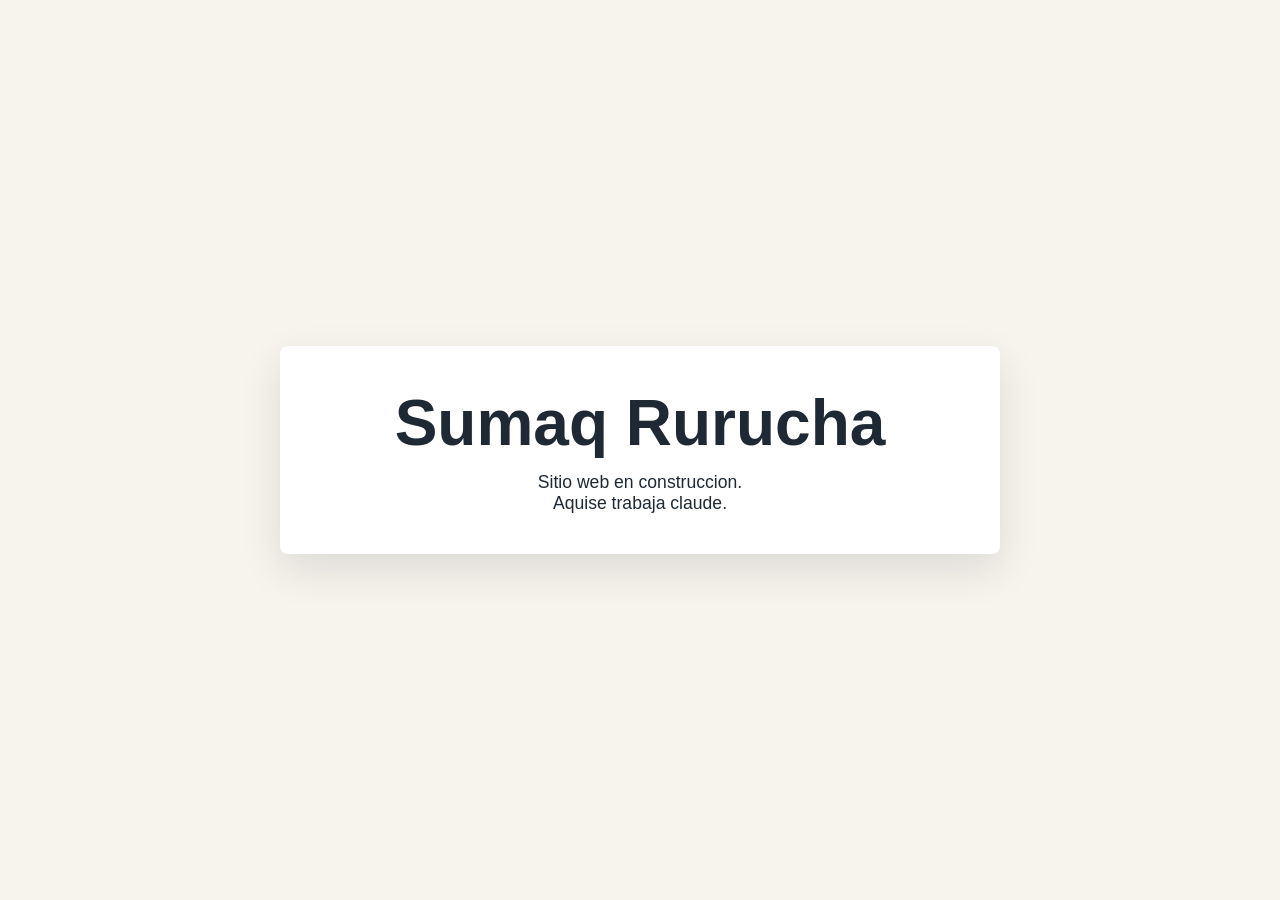
==== index.html @ c31801a6 "agrega mensaje de claude" ====
<!DOCTYPE html>
<html lang="es">
<head>
  <meta charset="UTF-8">
  <meta name="viewport" content="width=device-width, initial-scale=1.0">
  <title>Sumaq Rurucha</title>
  <link rel="stylesheet" href="css/styles.css">
</head>
<body>
  <main class="page">
    <section class="hero">
      <h1>Sumaq Rurucha</h1>
      <p>Sitio web en construccion.</p>
      <p>Aquise trabaja claude.</p>
    </section>
  </main>

  <script src="js/main.js"></script>
</body>
</html>
---- css/styles.css ----
* {
  box-sizing: border-box;
}

body {
  margin: 0;
  font-family: Arial, sans-serif;
  color: #1f2933;
  background: #f7f4ed;
}

.page {
  min-height: 100vh;
  display: grid;
  place-items: center;
  padding: 24px;
}

.hero {
  width: min(100%, 720px);
  padding: 40px;
  border-radius: 8px;
  background: #ffffff;
  box-shadow: 0 16px 40px rgba(31, 41, 51, 0.12);
  text-align: center;
}

.hero h1 {
  margin: 0 0 12px;
  font-size: clamp(2rem, 6vw, 4rem);
}

.hero p {
  margin: 0;
  font-size: 1.1rem;
}
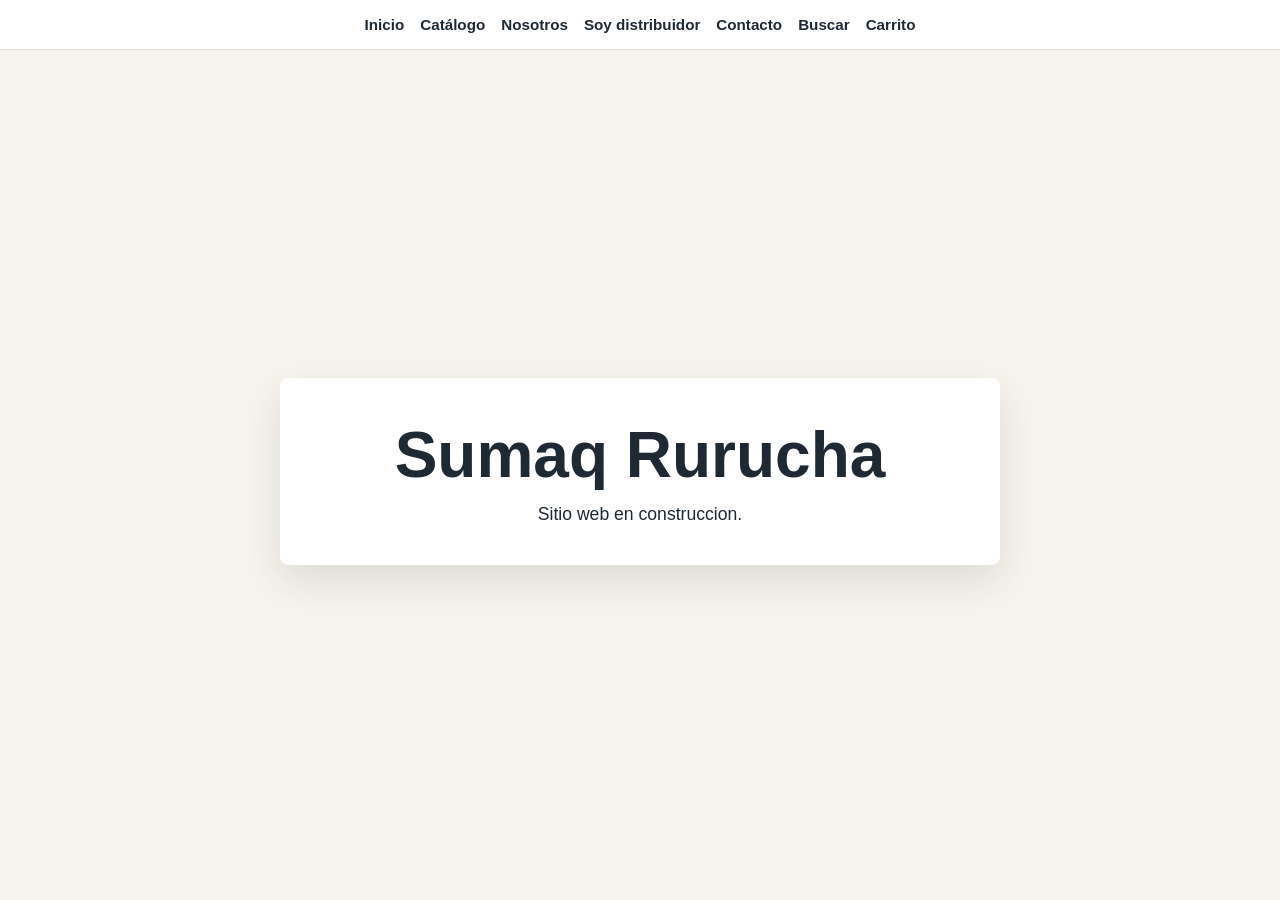
==== commit 80ffdb58: "agrega navegacion principal" ====
--- a/index.html
+++ b/index.html
@@ -7,11 +7,20 @@
   <link rel="stylesheet" href="css/styles.css">
 </head>
 <body>
+  <nav class="nav">
+    <a href="index.html">Inicio</a>
+    <a href="catalogo.html">Catálogo</a>
+    <a href="nosotros.html">Nosotros</a>
+    <a href="soy-distribuidor.html">Soy distribuidor</a>
+    <a href="contacto.html">Contacto</a>
+    <a href="buscador.html">Buscar</a>
+    <a href="carrito.html">Carrito</a>
+  </nav>
+
   <main class="page">
     <section class="hero">
       <h1>Sumaq Rurucha</h1>
       <p>Sitio web en construccion.</p>
-      <p>Aquise trabaja claude.</p>
     </section>
   </main>
 
--- a/css/styles.css
+++ b/css/styles.css
@@ -9,8 +9,30 @@
   background: #f7f4ed;
 }
 
+.nav {
+  display: flex;
+  flex-wrap: wrap;
+  justify-content: center;
+  gap: 8px 16px;
+  padding: 16px 24px;
+  background: #ffffff;
+  border-bottom: 1px solid #e5dfd2;
+}
+
+.nav a {
+  color: #1f2933;
+  font-size: 0.95rem;
+  font-weight: 700;
+  text-decoration: none;
+}
+
+.nav a:hover,
+.nav a:focus {
+  color: #8a4b18;
+}
+
 .page {
-  min-height: 100vh;
+  min-height: calc(100vh - 57px);
   display: grid;
   place-items: center;
   padding: 24px;
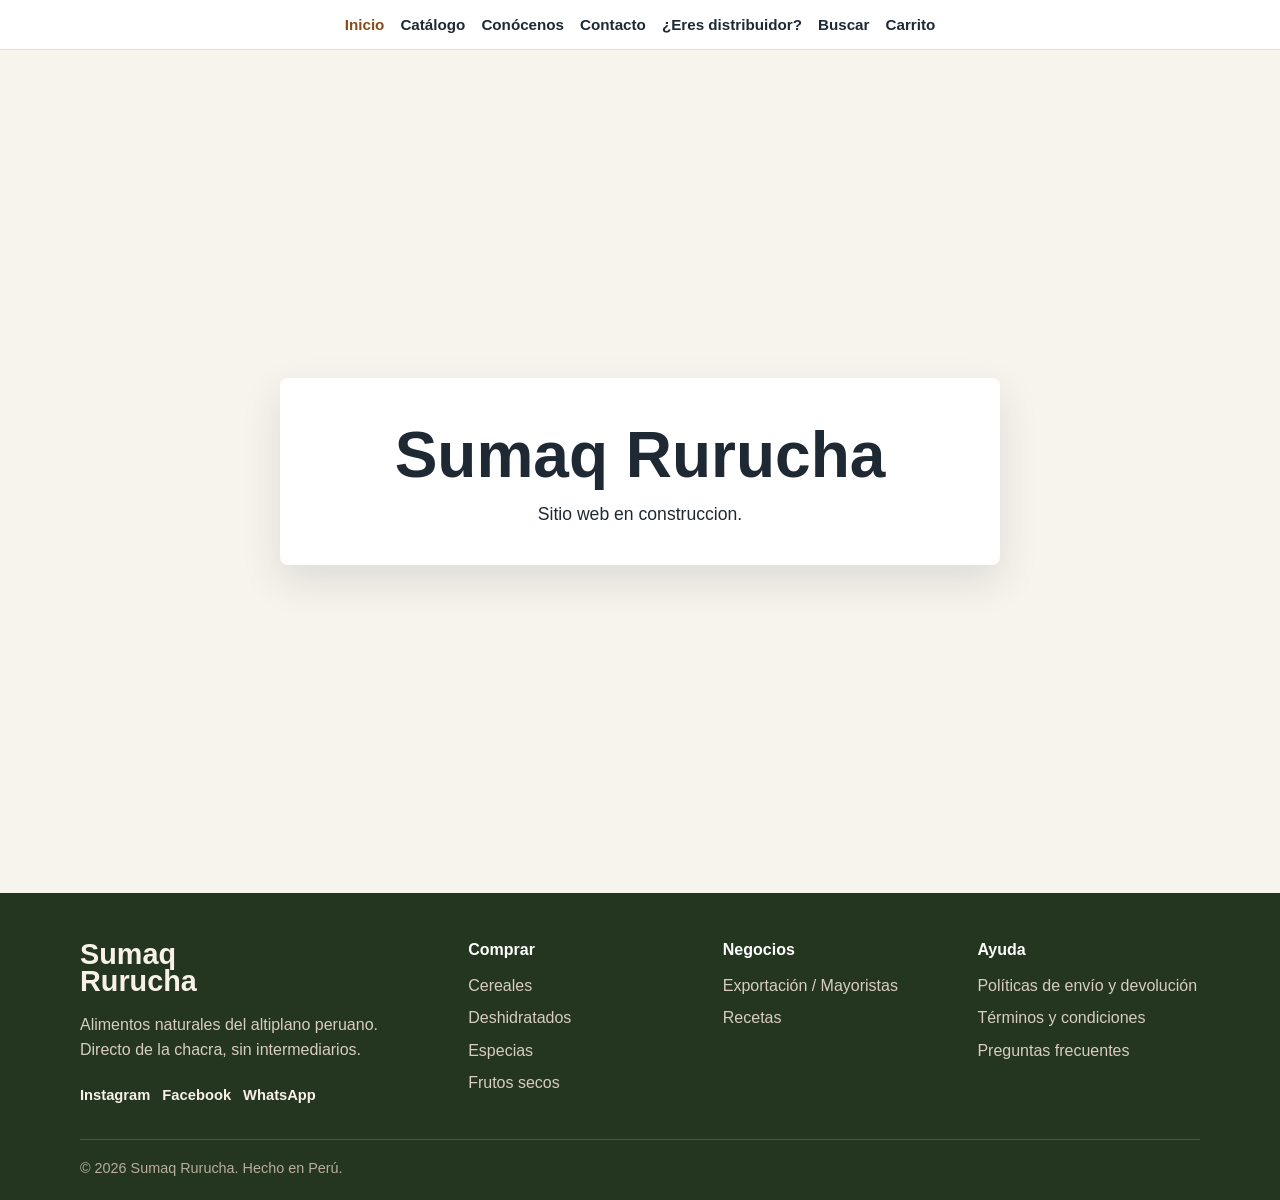
==== commit 107be19d: "marca nuevo inicio del proyecto" ====
--- a/index.html
+++ b/index.html
@@ -7,15 +7,7 @@
   <link rel="stylesheet" href="css/styles.css">
 </head>
 <body>
-  <nav class="nav">
-    <a href="index.html">Inicio</a>
-    <a href="catalogo.html">Catálogo</a>
-    <a href="nosotros.html">Nosotros</a>
-    <a href="soy-distribuidor.html">Soy distribuidor</a>
-    <a href="contacto.html">Contacto</a>
-    <a href="buscador.html">Buscar</a>
-    <a href="carrito.html">Carrito</a>
-  </nav>
+  <header data-nav></header>
 
   <main class="page">
     <section class="hero">
@@ -24,6 +16,8 @@
     </section>
   </main>
 
+  <div data-footer></div>
+
   <script src="js/main.js"></script>
 </body>
 </html>
--- a/css/styles.css
+++ b/css/styles.css
@@ -24,6 +24,10 @@
   font-size: 0.95rem;
   font-weight: 700;
   text-decoration: none;
+}
+
+.nav a[aria-current="page"] {
+  color: #8a4b18;
 }
 
 .nav a:hover,
@@ -56,3 +60,85 @@
   margin: 0;
   font-size: 1.1rem;
 }
+
+.footer {
+  padding: 48px 24px 24px;
+  color: #f8f1e7;
+  background: #24361f;
+}
+
+.footer-container {
+  width: min(100%, 1120px);
+  margin: 0 auto;
+  display: grid;
+  grid-template-columns: minmax(220px, 1.6fr) repeat(3, minmax(150px, 1fr));
+  gap: 32px;
+}
+
+.footer a {
+  color: inherit;
+  text-decoration: none;
+}
+
+.footer a:hover,
+.footer a:focus {
+  color: #f1c76b;
+}
+
+.footer-brand p {
+  max-width: 320px;
+  margin: 16px 0 24px;
+  line-height: 1.6;
+  color: #d8cdbf;
+}
+
+.footer-logo {
+  display: inline-block;
+  font-size: 1.8rem;
+  font-weight: 800;
+  line-height: 0.95;
+}
+
+.footer-social {
+  display: flex;
+  flex-wrap: wrap;
+  gap: 12px;
+}
+
+.footer-social a {
+  font-size: 0.92rem;
+  font-weight: 700;
+}
+
+.footer-column {
+  display: flex;
+  flex-direction: column;
+  gap: 10px;
+}
+
+.footer-column h3 {
+  margin: 0 0 6px;
+  font-size: 1rem;
+  color: #ffffff;
+}
+
+.footer-column a {
+  color: #d8cdbf;
+  line-height: 1.4;
+}
+
+.footer-copy {
+  width: min(100%, 1120px);
+  margin: 36px auto 0;
+  padding-top: 20px;
+  border-top: 1px solid rgba(248, 241, 231, 0.18);
+  color: #b9ad9d;
+  font-size: 0.9rem;
+}
+
+@media (max-width: 760px) {
+  .footer-container {
+    grid-template-columns: 1fr;
+    gap: 28px;
+  }
+}
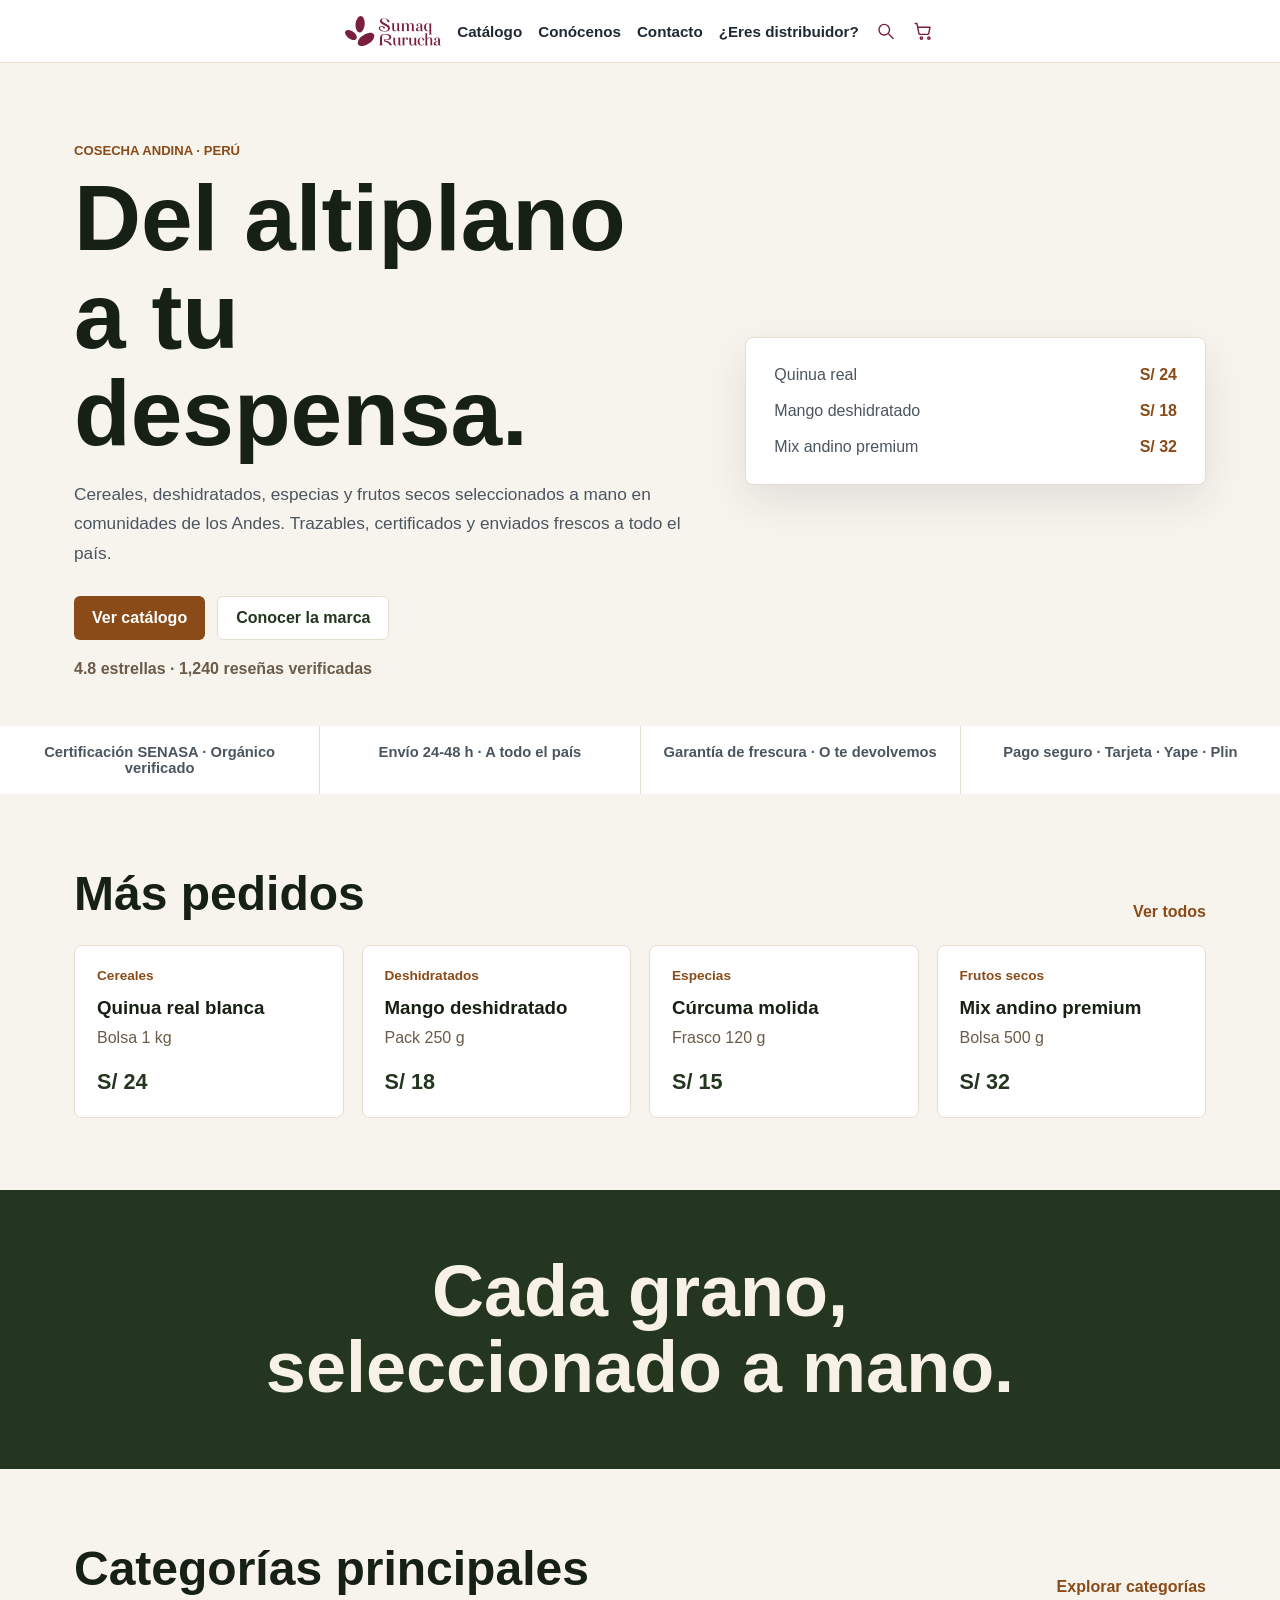
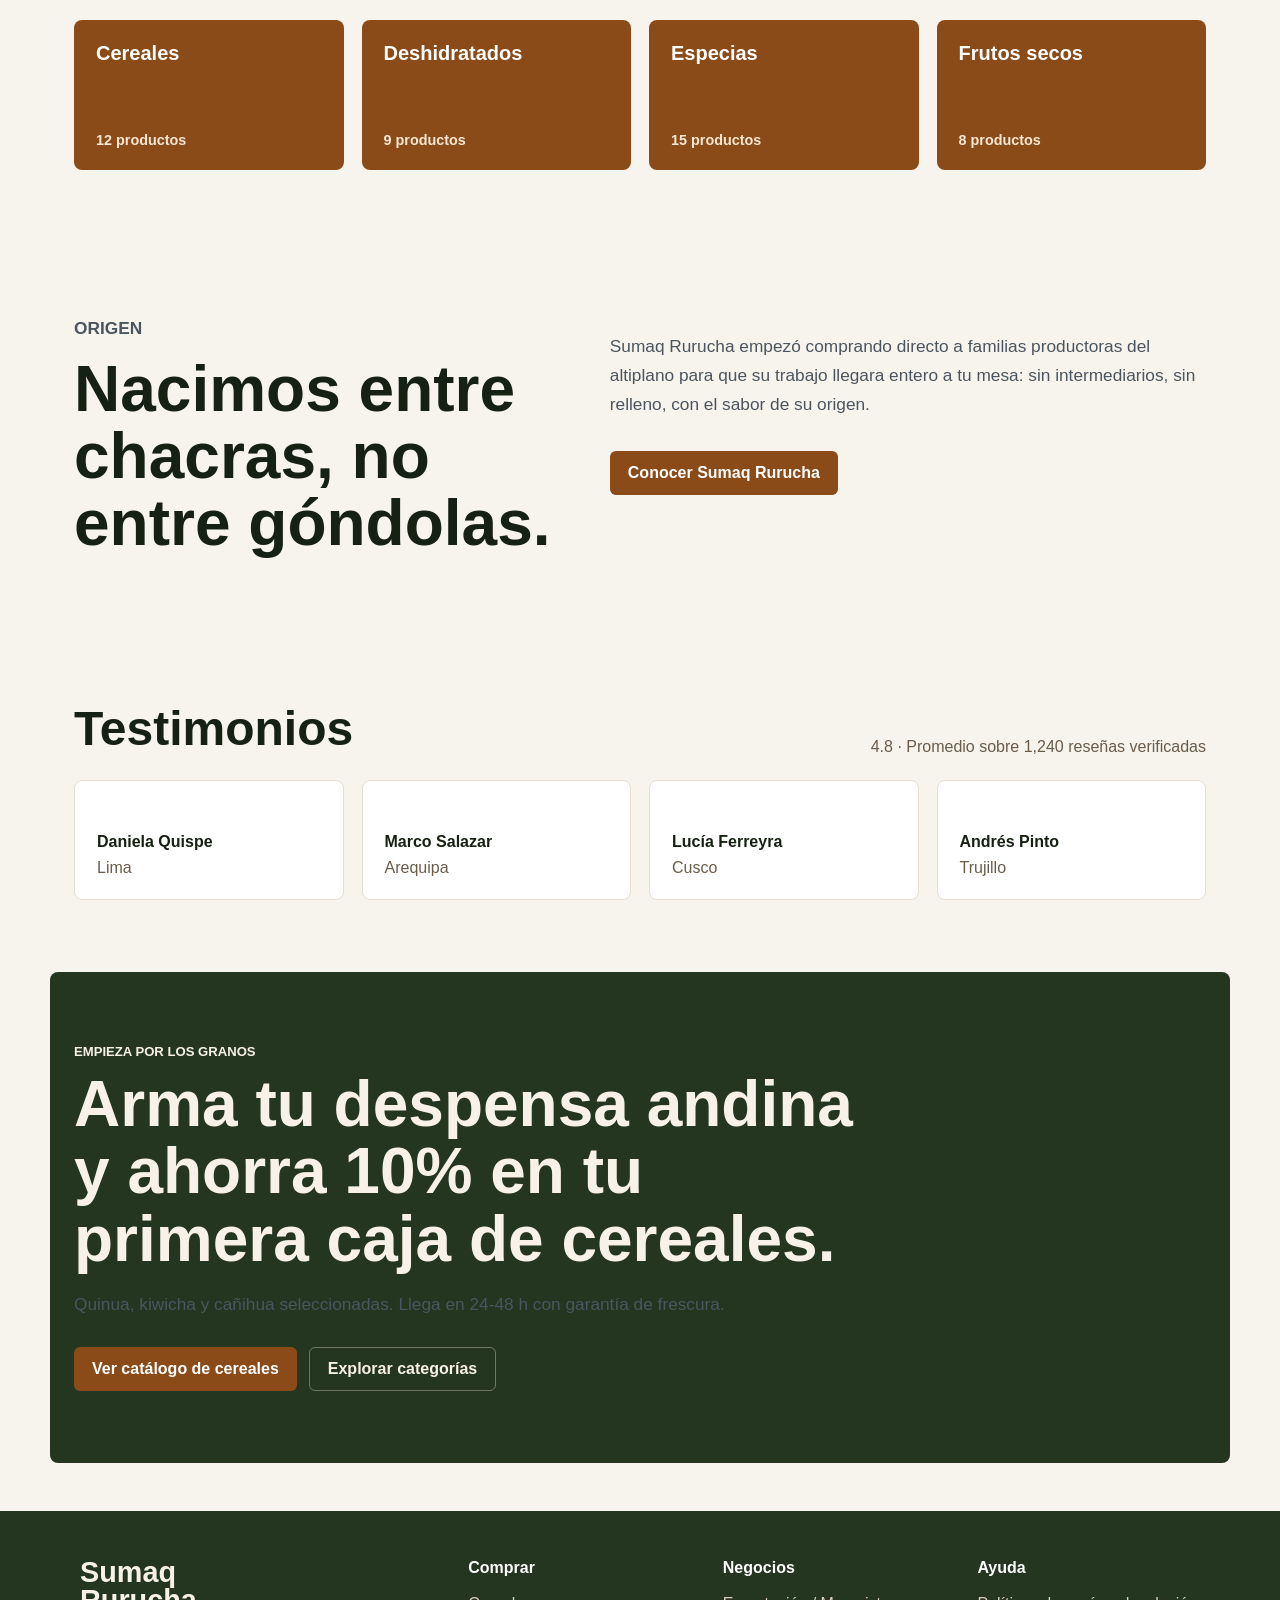
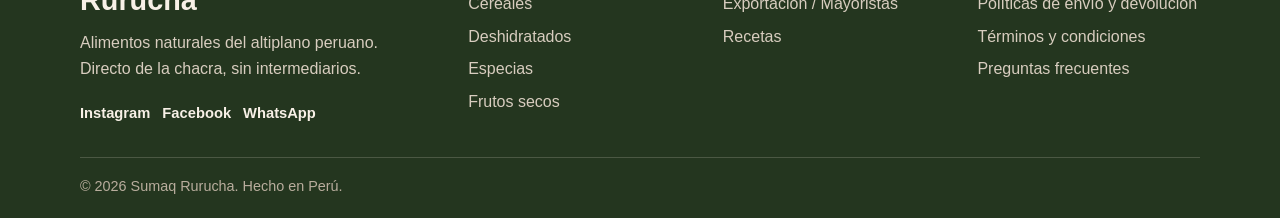
==== commit 5f8707fd: "Build home page structure" ====
--- a/index.html
+++ b/index.html
@@ -9,10 +9,123 @@
 <body>
   <header data-nav></header>
 
-  <main class="page">
-    <section class="hero">
-      <h1>Sumaq Rurucha</h1>
-      <p>Sitio web en construccion.</p>
+  <main>
+    <section class="home-hero">
+      <div class="home-hero__content">
+        <p class="eyebrow">Cosecha andina · Perú</p>
+        <h1>Del altiplano a tu despensa.</h1>
+        <p>Cereales, deshidratados, especias y frutos secos seleccionados a mano en comunidades de los Andes. Trazables, certificados y enviados frescos a todo el país.</p>
+
+        <div class="actions">
+          <a class="button button--primary" href="catalogo.html">Ver catálogo</a>
+          <a class="button button--secondary" href="nosotros.html">Conocer la marca</a>
+        </div>
+
+        <p class="rating">4.8 estrellas · 1,240 reseñas verificadas</p>
+      </div>
+
+      <div class="home-hero__panel" aria-label="Productos destacados">
+        <span>Quinua real</span>
+        <strong>S/ 24</strong>
+        <span>Mango deshidratado</span>
+        <strong>S/ 18</strong>
+        <span>Mix andino premium</span>
+        <strong>S/ 32</strong>
+      </div>
+    </section>
+
+    <section class="trust-bar" aria-label="Beneficios de compra">
+      <p>Certificación SENASA · Orgánico verificado</p>
+      <p>Envío 24-48 h · A todo el país</p>
+      <p>Garantía de frescura · O te devolvemos</p>
+      <p>Pago seguro · Tarjeta · Yape · Plin</p>
+    </section>
+
+    <section class="section">
+      <div class="section-heading">
+        <h2>Más pedidos</h2>
+        <a href="catalogo.html">Ver todos</a>
+      </div>
+
+      <div class="product-grid">
+        <article class="product-card">
+          <p>Cereales</p>
+          <h3>Quinua real blanca</h3>
+          <span>Bolsa 1 kg</span>
+          <strong>S/ 24</strong>
+        </article>
+        <article class="product-card">
+          <p>Deshidratados</p>
+          <h3>Mango deshidratado</h3>
+          <span>Pack 250 g</span>
+          <strong>S/ 18</strong>
+        </article>
+        <article class="product-card">
+          <p>Especias</p>
+          <h3>Cúrcuma molida</h3>
+          <span>Frasco 120 g</span>
+          <strong>S/ 15</strong>
+        </article>
+        <article class="product-card">
+          <p>Frutos secos</p>
+          <h3>Mix andino premium</h3>
+          <span>Bolsa 500 g</span>
+          <strong>S/ 32</strong>
+        </article>
+      </div>
+    </section>
+
+    <section class="brand-cut">
+      <p>Cada grano, seleccionado a mano.</p>
+    </section>
+
+    <section class="section">
+      <div class="section-heading">
+        <h2>Categorías principales</h2>
+        <a href="catalogo.html">Explorar categorías</a>
+      </div>
+
+      <div class="category-grid">
+        <a href="catalogo.html">Cereales <span>12 productos</span></a>
+        <a href="catalogo.html">Deshidratados <span>9 productos</span></a>
+        <a href="catalogo.html">Especias <span>15 productos</span></a>
+        <a href="catalogo.html">Frutos secos <span>8 productos</span></a>
+      </div>
+    </section>
+
+    <section class="origin-section">
+      <div>
+        <p class="eyebrow">Origen</p>
+        <h2>Nacimos entre chacras, no entre góndolas.</h2>
+      </div>
+      <div>
+        <p>Sumaq Rurucha empezó comprando directo a familias productoras del altiplano para que su trabajo llegara entero a tu mesa: sin intermediarios, sin relleno, con el sabor de su origen.</p>
+        <a class="button button--primary" href="nosotros.html">Conocer Sumaq Rurucha</a>
+      </div>
+    </section>
+
+    <section class="section">
+      <div class="section-heading">
+        <h2>Testimonios</h2>
+        <p>4.8 · Promedio sobre 1,240 reseñas verificadas</p>
+      </div>
+
+      <div class="testimonial-grid">
+        <article><strong>Daniela Quispe</strong><span>Lima</span></article>
+        <article><strong>Marco Salazar</strong><span>Arequipa</span></article>
+        <article><strong>Lucía Ferreyra</strong><span>Cusco</span></article>
+        <article><strong>Andrés Pinto</strong><span>Trujillo</span></article>
+      </div>
+    </section>
+
+    <section class="final-cta">
+      <p class="eyebrow">Empieza por los granos</p>
+      <h2>Arma tu despensa andina y ahorra 10% en tu primera caja de cereales.</h2>
+      <p>Quinua, kiwicha y cañihua seleccionadas. Llega en 24-48 h con garantía de frescura.</p>
+      <div class="actions">
+        <a class="button button--primary" href="catalogo.html">Ver catálogo de cereales</a>
+        <a class="button button--secondary" href="catalogo.html">Explorar categorías</a>
+      </div>
     </section>
   </main>
 
--- a/css/styles.css
+++ b/css/styles.css
@@ -7,6 +7,10 @@
   font-family: Arial, sans-serif;
   color: #1f2933;
   background: #f7f4ed;
+}
+
+main {
+  overflow: hidden;
 }
 
 .nav {
@@ -20,6 +24,8 @@
 }
 
 .nav a {
+  display: flex;
+  align-items: center;
   color: #1f2933;
   font-size: 0.95rem;
   font-weight: 700;
@@ -35,6 +41,18 @@
   color: #8a4b18;
 }
 
+.nav-logo {
+  display: block;
+  width: 96px;
+  height: auto;
+}
+
+.nav-icon {
+  display: block;
+  width: 22px;
+  height: 22px;
+}
+
 .page {
   min-height: calc(100vh - 57px);
   display: grid;
@@ -59,6 +77,276 @@
 .hero p {
   margin: 0;
   font-size: 1.1rem;
+}
+
+.home-hero {
+  width: min(100%, 1180px);
+  margin: 0 auto;
+  padding: 80px 24px 48px;
+  display: grid;
+  grid-template-columns: minmax(0, 1.15fr) minmax(280px, 0.85fr);
+  align-items: center;
+  gap: 48px;
+}
+
+.home-hero__content {
+  max-width: 680px;
+}
+
+.eyebrow {
+  margin: 0 0 12px;
+  color: #8a4b18;
+  font-size: 0.82rem;
+  font-weight: 800;
+  letter-spacing: 0;
+  text-transform: uppercase;
+}
+
+.home-hero h1,
+.origin-section h2,
+.final-cta h2 {
+  margin: 0;
+  color: #172113;
+  line-height: 1.05;
+}
+
+.home-hero h1 {
+  font-size: clamp(2.6rem, 8vw, 5.8rem);
+}
+
+.home-hero__content > p:not(.eyebrow):not(.rating),
+.origin-section p,
+.final-cta > p:not(.eyebrow) {
+  color: #4b5560;
+  font-size: 1.08rem;
+  line-height: 1.7;
+}
+
+.actions {
+  display: flex;
+  flex-wrap: wrap;
+  gap: 12px;
+  margin-top: 28px;
+}
+
+.button {
+  display: inline-flex;
+  align-items: center;
+  justify-content: center;
+  min-height: 44px;
+  padding: 0 18px;
+  border-radius: 6px;
+  font-weight: 800;
+  text-decoration: none;
+}
+
+.button--primary {
+  color: #ffffff;
+  background: #8a4b18;
+}
+
+.button--secondary {
+  color: #24361f;
+  background: #ffffff;
+  border: 1px solid #e5dfd2;
+}
+
+.rating {
+  margin: 20px 0 0;
+  color: #6b5b49;
+  font-weight: 700;
+}
+
+.home-hero__panel {
+  padding: 28px;
+  border: 1px solid #e5dfd2;
+  border-radius: 8px;
+  background: #ffffff;
+  box-shadow: 0 16px 40px rgba(31, 41, 51, 0.1);
+  display: grid;
+  grid-template-columns: 1fr auto;
+  gap: 18px 24px;
+}
+
+.home-hero__panel span {
+  color: #4b5560;
+}
+
+.home-hero__panel strong {
+  color: #8a4b18;
+}
+
+.trust-bar {
+  display: grid;
+  grid-template-columns: repeat(4, 1fr);
+  gap: 1px;
+  background: #e5dfd2;
+}
+
+.trust-bar p {
+  margin: 0;
+  padding: 18px 20px;
+  background: #ffffff;
+  color: #4b5560;
+  font-size: 0.92rem;
+  font-weight: 700;
+  text-align: center;
+}
+
+.section,
+.origin-section,
+.final-cta {
+  width: min(100%, 1180px);
+  margin: 0 auto;
+  padding: 72px 24px;
+}
+
+.section-heading {
+  display: flex;
+  align-items: end;
+  justify-content: space-between;
+  gap: 24px;
+  margin-bottom: 24px;
+}
+
+.section-heading h2 {
+  margin: 0;
+  color: #172113;
+  font-size: clamp(1.8rem, 4vw, 3rem);
+}
+
+.section-heading a {
+  color: #8a4b18;
+  font-weight: 800;
+  text-decoration: none;
+}
+
+.section-heading p {
+  margin: 0;
+  color: #6b5b49;
+}
+
+.product-grid,
+.category-grid,
+.testimonial-grid {
+  display: grid;
+  grid-template-columns: repeat(4, 1fr);
+  gap: 18px;
+}
+
+.product-card,
+.testimonial-grid article {
+  padding: 22px;
+  border: 1px solid #e5dfd2;
+  border-radius: 8px;
+  background: #ffffff;
+}
+
+.product-card p {
+  margin: 0 0 14px;
+  color: #8a4b18;
+  font-size: 0.85rem;
+  font-weight: 800;
+}
+
+.product-card h3 {
+  margin: 0 0 10px;
+  color: #172113;
+}
+
+.product-card span,
+.testimonial-grid span {
+  display: block;
+  color: #6b5b49;
+}
+
+.product-card strong {
+  display: block;
+  margin-top: 22px;
+  color: #24361f;
+  font-size: 1.35rem;
+}
+
+.brand-cut {
+  padding: 64px 24px;
+  color: #f8f1e7;
+  background: #24361f;
+  text-align: center;
+}
+
+.brand-cut p {
+  margin: 0 auto;
+  max-width: 760px;
+  font-size: clamp(2rem, 6vw, 4.5rem);
+  font-weight: 800;
+  line-height: 1.05;
+}
+
+.category-grid a {
+  min-height: 150px;
+  padding: 22px;
+  border-radius: 8px;
+  color: #ffffff;
+  background: #8a4b18;
+  display: flex;
+  flex-direction: column;
+  justify-content: space-between;
+  font-size: 1.25rem;
+  font-weight: 800;
+  text-decoration: none;
+}
+
+.category-grid span {
+  color: #f8e7d2;
+  font-size: 0.9rem;
+}
+
+.origin-section {
+  display: grid;
+  grid-template-columns: 0.9fr 1.1fr;
+  gap: 48px;
+  align-items: start;
+}
+
+.origin-section h2,
+.final-cta h2 {
+  font-size: clamp(2rem, 5vw, 4rem);
+}
+
+.origin-section .button {
+  margin-top: 14px;
+}
+
+.testimonial-grid article {
+  min-height: 120px;
+  display: flex;
+  flex-direction: column;
+  justify-content: end;
+  gap: 8px;
+}
+
+.testimonial-grid strong {
+  color: #172113;
+}
+
+.final-cta {
+  margin-bottom: 48px;
+  border-radius: 8px;
+  color: #f8f1e7;
+  background: #24361f;
+}
+
+.final-cta .eyebrow,
+.final-cta h2,
+.final-cta > p {
+  max-width: 780px;
+  color: inherit;
+}
+
+.final-cta .button--secondary {
+  color: #f8f1e7;
+  background: transparent;
+  border-color: rgba(248, 241, 231, 0.35);
 }
 
 .footer {
@@ -137,6 +425,30 @@
 }
 
 @media (max-width: 760px) {
+  .home-hero,
+  .origin-section {
+    grid-template-columns: 1fr;
+    gap: 28px;
+    padding-top: 48px;
+  }
+
+  .trust-bar,
+  .product-grid,
+  .category-grid,
+  .testimonial-grid {
+    grid-template-columns: 1fr;
+  }
+
+  .section-heading {
+    align-items: start;
+    flex-direction: column;
+  }
+
+  .final-cta {
+    border-radius: 0;
+    margin-bottom: 0;
+  }
+
   .footer-container {
     grid-template-columns: 1fr;
     gap: 28px;
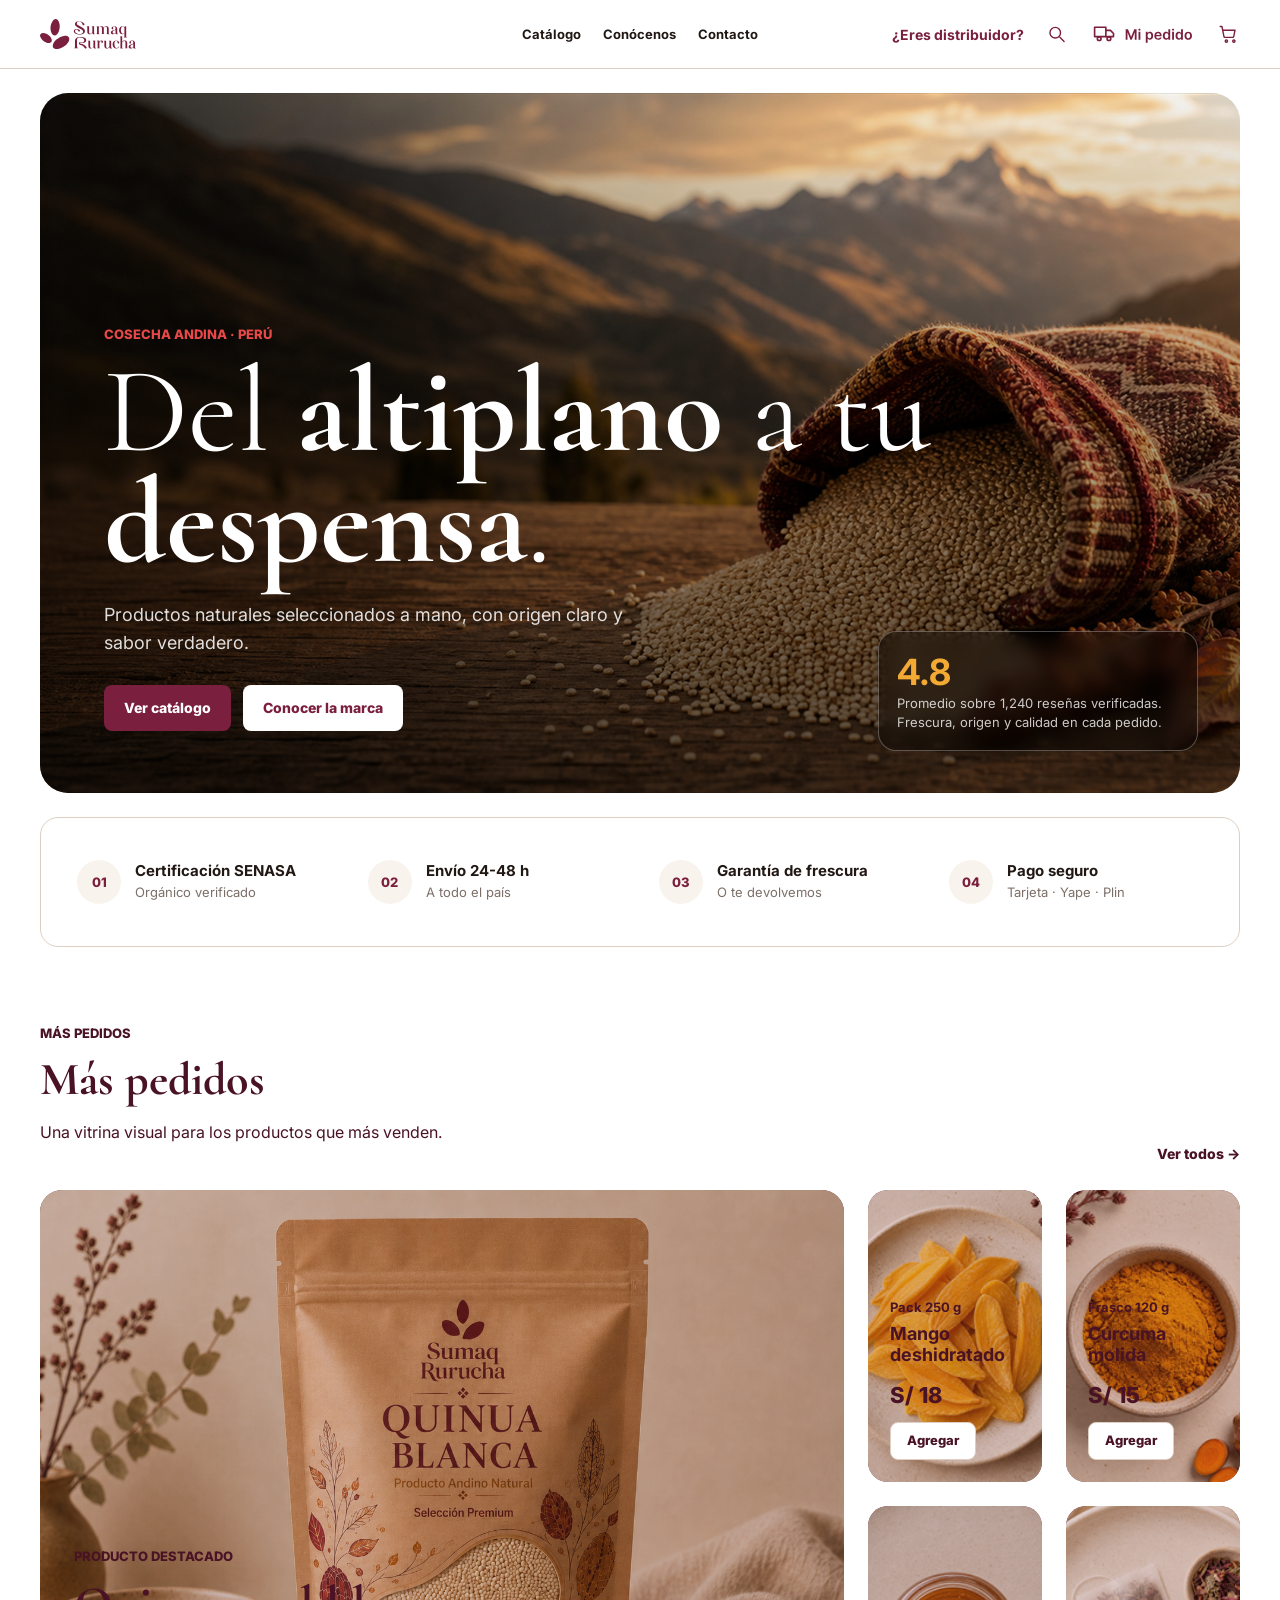
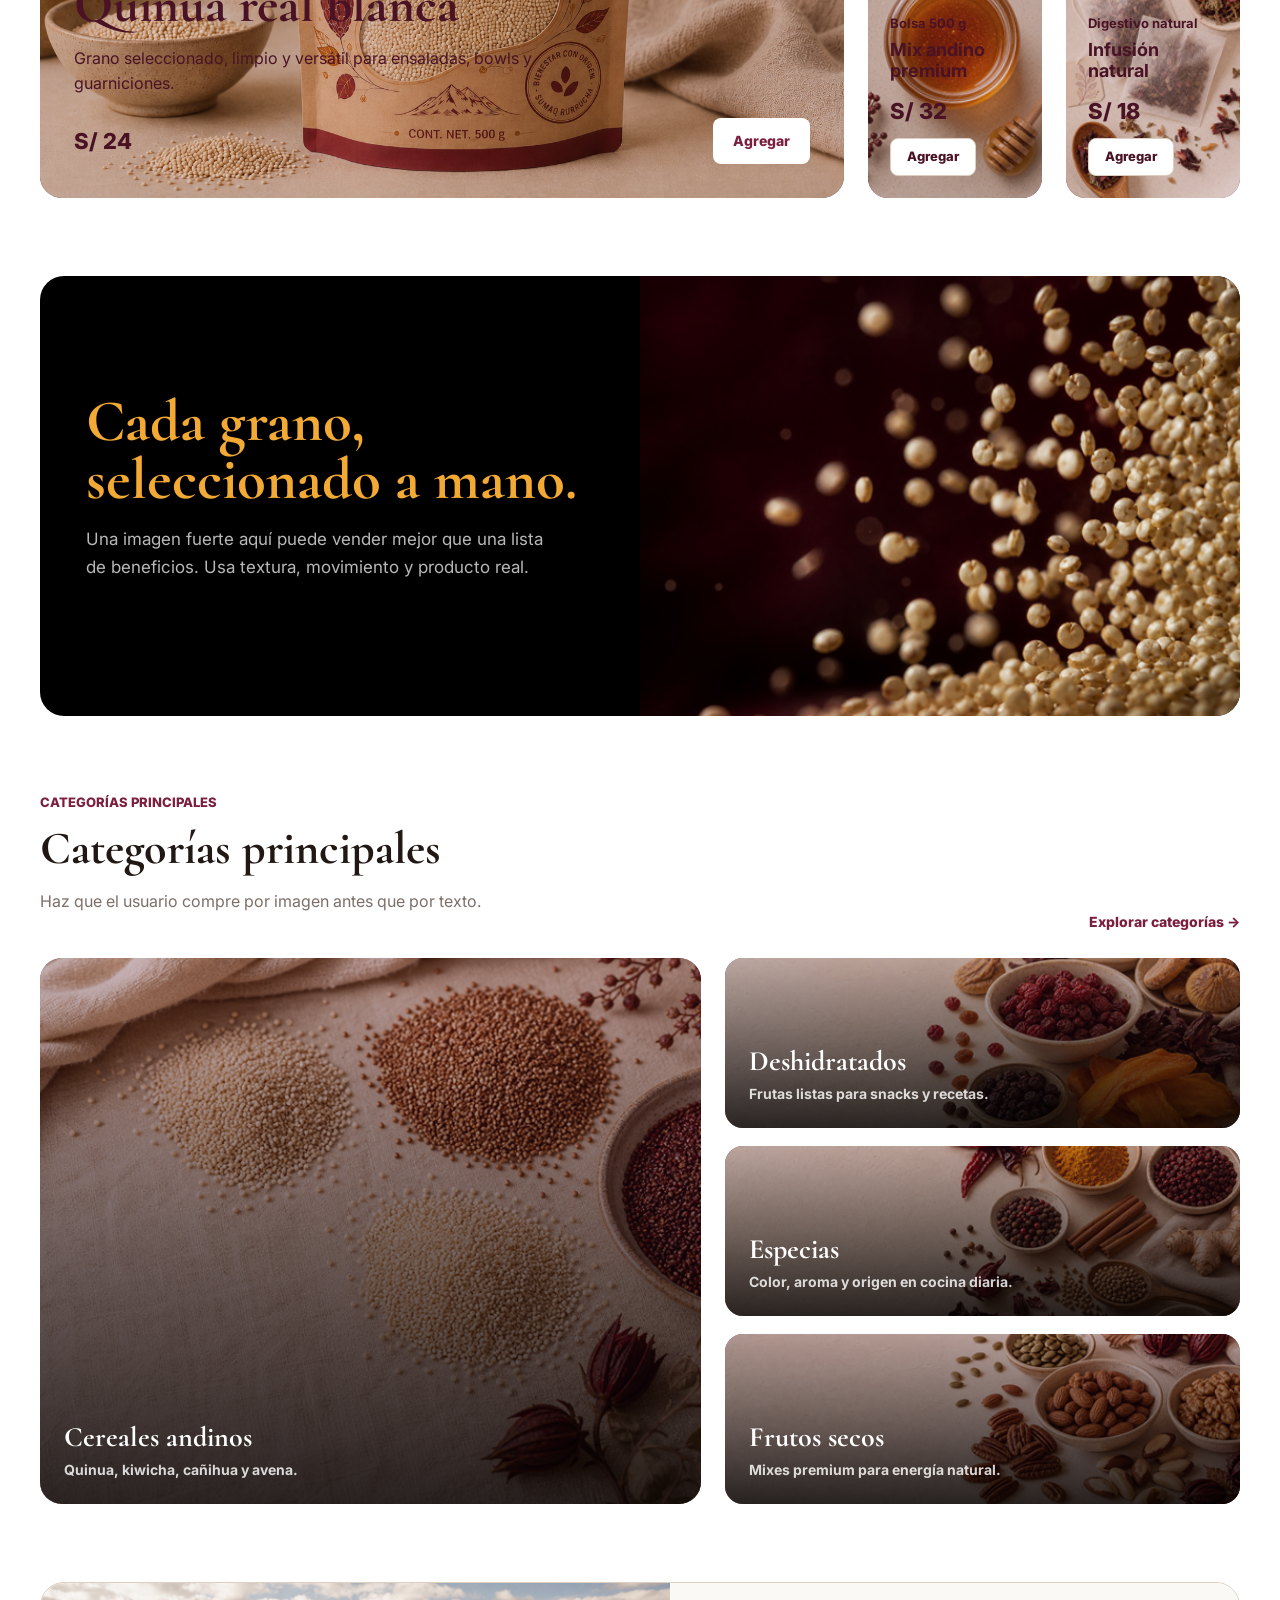
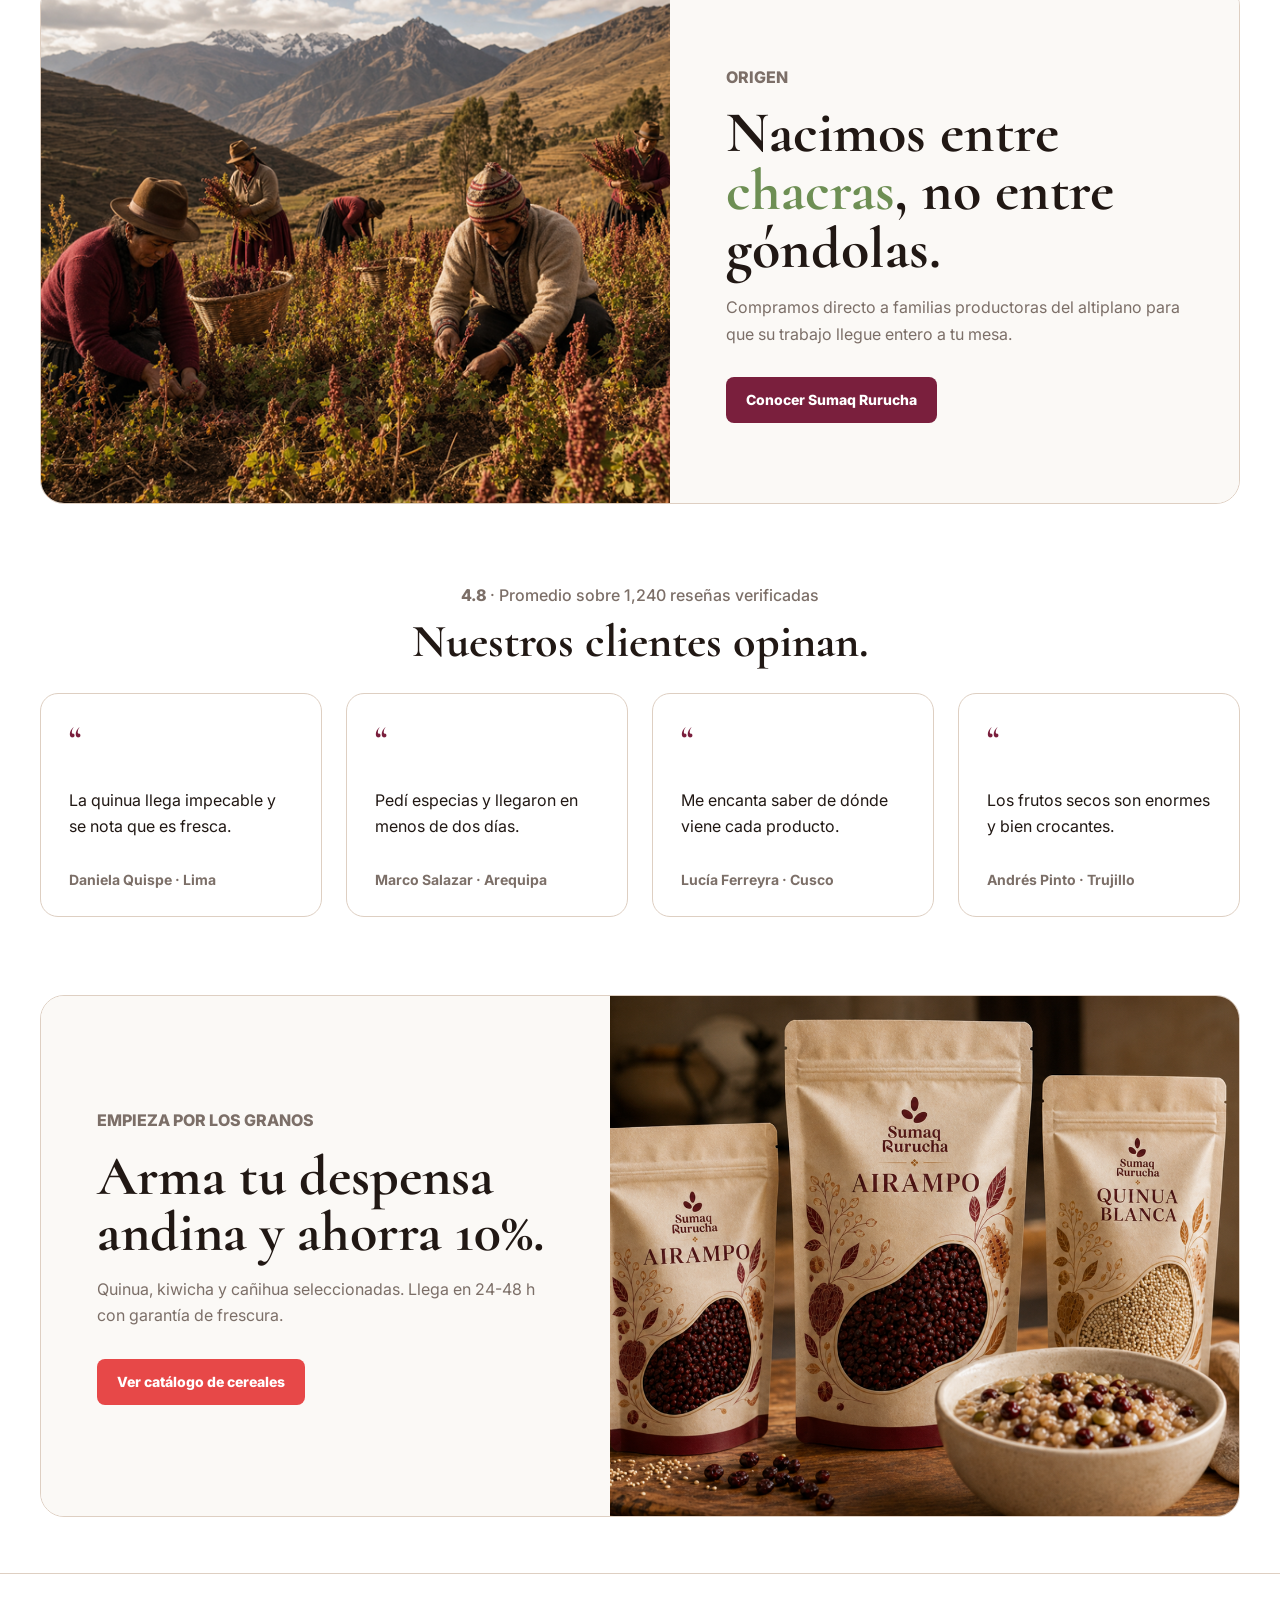
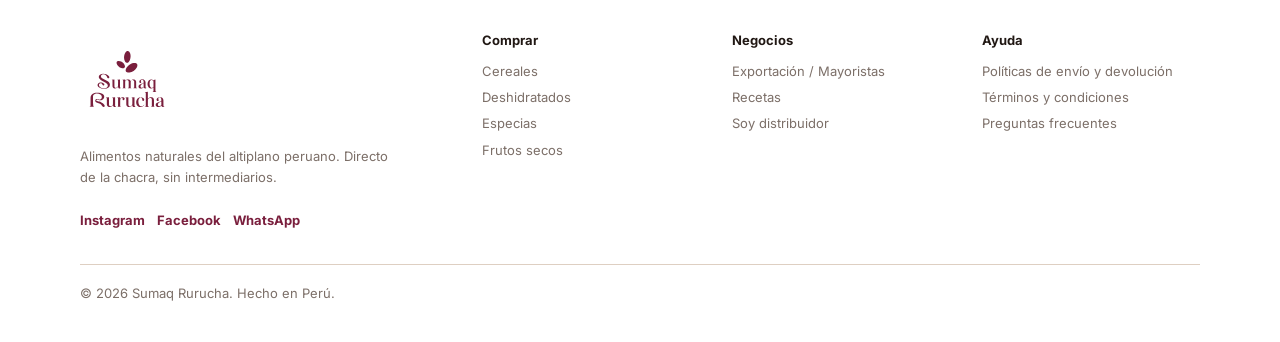
==== commit cdbbade8: "Construye paginas de catalogo y producto con enlaces de navegacion Agrega estructura completa de cat" ====
--- a/index.html
+++ b/index.html
@@ -1,131 +1,216 @@
-<!DOCTYPE html>
+﻿<!DOCTYPE html>
 <html lang="es">
 <head>
   <meta charset="UTF-8">
   <meta name="viewport" content="width=device-width, initial-scale=1.0">
   <title>Sumaq Rurucha</title>
+  <link rel="preconnect" href="https://fonts.googleapis.com">
+  <link rel="preconnect" href="https://fonts.gstatic.com" crossorigin>
+  <link href="https://fonts.googleapis.com/css2?family=Cormorant:wght@400;700&family=Inter:wght@400;600;700;800&display=swap" rel="stylesheet">
   <link rel="stylesheet" href="css/styles.css">
 </head>
 <body>
   <header data-nav></header>
 
   <main>
-    <section class="home-hero">
+    <section class="home-hero" aria-labelledby="home-title">
       <div class="home-hero__content">
-        <p class="eyebrow">Cosecha andina · Perú</p>
-        <h1>Del altiplano a tu despensa.</h1>
-        <p>Cereales, deshidratados, especias y frutos secos seleccionados a mano en comunidades de los Andes. Trazables, certificados y enviados frescos a todo el país.</p>
-
-        <div class="actions">
-          <a class="button button--primary" href="catalogo.html">Ver catálogo</a>
+        <p class="eyebrow eyebrow--hero">COSECHA ANDINA &middot; PER&Uacute;</p>
+        <h1 id="home-title">Del <strong>altiplano</strong> a tu <strong>despensa</strong>.</h1>
+        <p>Productos naturales seleccionados a mano, con origen claro y sabor verdadero.</p>
+
+        <div class="actions" aria-label="Acciones principales">
+          <a class="button button--primary" href="catalogo.html">Ver cat&aacute;logo</a>
           <a class="button button--secondary" href="nosotros.html">Conocer la marca</a>
         </div>
-
-        <p class="rating">4.8 estrellas · 1,240 reseñas verificadas</p>
-      </div>
-
-      <div class="home-hero__panel" aria-label="Productos destacados">
-        <span>Quinua real</span>
-        <strong>S/ 24</strong>
-        <span>Mango deshidratado</span>
-        <strong>S/ 18</strong>
-        <span>Mix andino premium</span>
-        <strong>S/ 32</strong>
-      </div>
-    </section>
-
-    <section class="trust-bar" aria-label="Beneficios de compra">
-      <p>Certificación SENASA · Orgánico verificado</p>
-      <p>Envío 24-48 h · A todo el país</p>
-      <p>Garantía de frescura · O te devolvemos</p>
-      <p>Pago seguro · Tarjeta · Yape · Plin</p>
-    </section>
-
-    <section class="section">
-      <div class="section-heading">
-        <h2>Más pedidos</h2>
-        <a href="catalogo.html">Ver todos</a>
-      </div>
-
-      <div class="product-grid">
-        <article class="product-card">
-          <p>Cereales</p>
-          <h3>Quinua real blanca</h3>
-          <span>Bolsa 1 kg</span>
-          <strong>S/ 24</strong>
-        </article>
-        <article class="product-card">
-          <p>Deshidratados</p>
-          <h3>Mango deshidratado</h3>
-          <span>Pack 250 g</span>
-          <strong>S/ 18</strong>
-        </article>
-        <article class="product-card">
-          <p>Especias</p>
-          <h3>Cúrcuma molida</h3>
-          <span>Frasco 120 g</span>
-          <strong>S/ 15</strong>
-        </article>
-        <article class="product-card">
-          <p>Frutos secos</p>
-          <h3>Mix andino premium</h3>
-          <span>Bolsa 500 g</span>
-          <strong>S/ 32</strong>
-        </article>
-      </div>
-    </section>
-
-    <section class="brand-cut">
-      <p>Cada grano, seleccionado a mano.</p>
-    </section>
-
-    <section class="section">
-      <div class="section-heading">
-        <h2>Categorías principales</h2>
-        <a href="catalogo.html">Explorar categorías</a>
-      </div>
-
-      <div class="category-grid">
-        <a href="catalogo.html">Cereales <span>12 productos</span></a>
-        <a href="catalogo.html">Deshidratados <span>9 productos</span></a>
-        <a href="catalogo.html">Especias <span>15 productos</span></a>
-        <a href="catalogo.html">Frutos secos <span>8 productos</span></a>
-      </div>
-    </section>
-
-    <section class="origin-section">
+      </div>
+
+      <aside class="rating-card" aria-label="Valoraci&oacute;n de clientes">
+        <strong>4.8</strong>
+        <span>Promedio sobre 1,240 rese&ntilde;as verificadas. Frescura, origen y calidad en cada pedido.</span>
+      </aside>
+    </section>
+
+    <section class="features-bar" aria-label="Beneficios de compra">
+      <article>
+        <span aria-hidden="true">01</span>
+        <div>
+          <h2>Certificaci&oacute;n SENASA</h2>
+          <p>Org&aacute;nico verificado</p>
+        </div>
+      </article>
+      <article>
+        <span aria-hidden="true">02</span>
+        <div>
+          <h2>Env&iacute;o 24-48 h</h2>
+          <p>A todo el pa&iacute;s</p>
+        </div>
+      </article>
+      <article>
+        <span aria-hidden="true">03</span>
+        <div>
+          <h2>Garant&iacute;a de frescura</h2>
+          <p>O te devolvemos</p>
+        </div>
+      </article>
+      <article>
+        <span aria-hidden="true">04</span>
+        <div>
+          <h2>Pago seguro</h2>
+          <p>Tarjeta &middot; Yape &middot; Plin</p>
+        </div>
+      </article>
+    </section>
+
+    <section class="section most-ordered" aria-labelledby="most-ordered-title">
+      <div class="section-heading section-heading--split">
+        <div>
+          <p class="eyebrow">M&Aacute;S PEDIDOS</p>
+          <h2 id="most-ordered-title">M&aacute;s pedidos</h2>
+          <p>Una vitrina visual para los productos que m&aacute;s venden.</p>
+        </div>
+        <a href="catalogo.html">Ver todos &rarr;</a>
+      </div>
+
+      <div class="product-layout">
+        <article class="featured-product">
+          <a href="producto.html?slug=quinua-real-blanca"><img src="assets/img/home/02-producto-destacado.png" alt="Quinua real blanca"></a>
+          <div>
+            <p class="eyebrow">Producto destacado</p>
+            <h3>Quinua real blanca</h3>
+            <p>Grano seleccionado, limpio y vers&aacute;til para ensaladas, bowls y guarniciones.</p>
+            <div class="product-action">
+              <strong>S/ 24</strong>
+              <a class="button button--light" href="producto.html?slug=quinua-real-blanca">Agregar</a>
+            </div>
+          </div>
+        </article>
+
+        <div class="mini-products" aria-label="Productos secundarios">
+          <article>
+            <a href="producto.html?slug=coco-rallado-fino"><img src="assets/img/home/03-mini-mango-deshidratado.png" alt="Mango deshidratado"></a>
+            <span>Pack 250 g</span>
+            <h3>Mango deshidratado</h3>
+            <strong>S/ 18</strong>
+            <a class="button button--mini" href="producto.html?slug=coco-rallado-fino">Agregar</a>
+          </article>
+          <article>
+            <a href="producto.html?slug=anis-estrella"><img src="assets/img/home/04-mini-curcuma.png" alt="C&uacute;rcuma molida"></a>
+            <span>Frasco 120 g</span>
+            <h3>C&uacute;rcuma molida</h3>
+            <strong>S/ 15</strong>
+            <a class="button button--mini" href="producto.html?slug=anis-estrella">Agregar</a>
+          </article>
+          <article>
+            <a href="producto.html?slug=quinua-real-blanca"><img src="assets/img/home/05-mini-miel-andina.png" alt="Mix andino premium"></a>
+            <span>Bolsa 500 g</span>
+            <h3>Mix andino premium</h3>
+            <strong>S/ 32</strong>
+            <a class="button button--mini" href="producto.html?slug=quinua-real-blanca">Agregar</a>
+          </article>
+          <article>
+            <a href="producto.html?slug=anis-estrella"><img src="assets/img/home/06-mini-infusion.png" alt="Infusi&oacute;n natural"></a>
+            <span>Digestivo natural</span>
+            <h3>Infusi&oacute;n natural</h3>
+            <strong>S/ 18</strong>
+            <a class="button button--mini" href="producto.html?slug=anis-estrella">Agregar</a>
+          </article>
+        </div>
+      </div>
+    </section>
+
+    <section class="brand-manifesto" aria-labelledby="manifesto-title">
       <div>
-        <p class="eyebrow">Origen</p>
-        <h2>Nacimos entre chacras, no entre góndolas.</h2>
-      </div>
+        <h2 id="manifesto-title">Cada grano, seleccionado a mano.</h2>
+        <p>Una imagen fuerte aqu&iacute; puede vender mejor que una lista de beneficios. Usa textura, movimiento y producto real.</p>
+      </div>
+      <img src="assets/img/home/07-macro-campana-granos.png" alt="Granos andinos seleccionados">
+    </section>
+
+    <section class="section categories" aria-labelledby="categories-title">
+      <div class="section-heading section-heading--split">
+        <div>
+          <p class="eyebrow">CATEGOR&Iacute;AS PRINCIPALES</p>
+          <h2 id="categories-title">Categor&iacute;as principales</h2>
+          <p>Haz que el usuario compre por imagen antes que por texto.</p>
+        </div>
+        <a href="catalogo.html">Explorar categor&iacute;as &rarr;</a>
+      </div>
+
+      <div class="category-layout">
+        <a class="category-card category-card--featured" href="catalogo.html">
+          <img src="assets/img/home/08-categoria-cereales.png" alt="Cereales andinos">
+          <span>Cereales andinos</span>
+          <strong>Quinua, kiwicha, ca&ntilde;ihua y avena.</strong>
+        </a>
+        <div class="category-stack">
+          <a class="category-card" href="catalogo.html">
+            <img src="assets/img/home/09-categoria-deshidratados.png" alt="Deshidratados">
+            <span>Deshidratados</span>
+            <strong>Frutas listas para snacks y recetas.</strong>
+          </a>
+          <a class="category-card" href="catalogo.html">
+            <img src="assets/img/home/10-categoria-especias.png" alt="Especias">
+            <span>Especias</span>
+            <strong>Color, aroma y origen en cocina diaria.</strong>
+          </a>
+          <a class="category-card" href="catalogo.html">
+            <img src="assets/img/home/11-categoria-frutos-secos.png" alt="Frutos secos">
+            <span>Frutos secos</span>
+            <strong>Mixes premium para energ&iacute;a natural.</strong>
+          </a>
+        </div>
+      </div>
+    </section>
+
+    <section class="origin-story" aria-labelledby="origin-title">
+      <img src="assets/img/home/12-origen-chacras.png" alt="Chacras andinas de origen">
       <div>
-        <p>Sumaq Rurucha empezó comprando directo a familias productoras del altiplano para que su trabajo llegara entero a tu mesa: sin intermediarios, sin relleno, con el sabor de su origen.</p>
+        <p class="eyebrow">ORIGEN</p>
+        <h2 id="origin-title">Nacimos entre <span>chacras</span>, no entre g&oacute;ndolas.</h2>
+        <p>Compramos directo a familias productoras del altiplano para que su trabajo llegue entero a tu mesa.</p>
         <a class="button button--primary" href="nosotros.html">Conocer Sumaq Rurucha</a>
       </div>
     </section>
 
-    <section class="section">
-      <div class="section-heading">
-        <h2>Testimonios</h2>
-        <p>4.8 · Promedio sobre 1,240 reseñas verificadas</p>
+    <section class="section testimonials" aria-labelledby="testimonials-title">
+      <div class="section-heading section-heading--center">
+        <p class="review-score">4.8 <span>&middot; Promedio sobre 1,240 rese&ntilde;as verificadas</span></p>
+        <h2 id="testimonials-title">Nuestros clientes opinan.</h2>
       </div>
 
       <div class="testimonial-grid">
-        <article><strong>Daniela Quispe</strong><span>Lima</span></article>
-        <article><strong>Marco Salazar</strong><span>Arequipa</span></article>
-        <article><strong>Lucía Ferreyra</strong><span>Cusco</span></article>
-        <article><strong>Andrés Pinto</strong><span>Trujillo</span></article>
-      </div>
-    </section>
-
-    <section class="final-cta">
-      <p class="eyebrow">Empieza por los granos</p>
-      <h2>Arma tu despensa andina y ahorra 10% en tu primera caja de cereales.</h2>
-      <p>Quinua, kiwicha y cañihua seleccionadas. Llega en 24-48 h con garantía de frescura.</p>
-      <div class="actions">
-        <a class="button button--primary" href="catalogo.html">Ver catálogo de cereales</a>
-        <a class="button button--secondary" href="catalogo.html">Explorar categorías</a>
-      </div>
+        <article>
+          <strong>&ldquo;</strong>
+          <p>La quinua llega impecable y se nota que es fresca.</p>
+          <span>Daniela Quispe &middot; Lima</span>
+        </article>
+        <article>
+          <strong>&ldquo;</strong>
+          <p>Ped&iacute; especias y llegaron en menos de dos d&iacute;as.</p>
+          <span>Marco Salazar &middot; Arequipa</span>
+        </article>
+        <article>
+          <strong>&ldquo;</strong>
+          <p>Me encanta saber de d&oacute;nde viene cada producto.</p>
+          <span>Luc&iacute;a Ferreyra &middot; Cusco</span>
+        </article>
+        <article>
+          <strong>&ldquo;</strong>
+          <p>Los frutos secos son enormes y bien crocantes.</p>
+          <span>Andr&eacute;s Pinto &middot; Trujillo</span>
+        </article>
+      </div>
+    </section>
+
+    <section class="promo-bundle" aria-labelledby="promo-title">
+      <div>
+        <p class="eyebrow">EMPIEZA POR LOS GRANOS</p>
+        <h2 id="promo-title">Arma tu despensa andina y ahorra 10%.</h2>
+        <p>Quinua, kiwicha y ca&ntilde;ihua seleccionadas. Llega en 24-48 h con garant&iacute;a de frescura.</p>
+        <a class="button button--danger" href="catalogo.html">Ver cat&aacute;logo de cereales</a>
+      </div>
+      <img src="assets/img/home/13-cta-despensa-andina.png" alt="Despensa andina con productos Sumaq Rurucha">
     </section>
   </main>
 
@@ -134,3 +219,4 @@
   <script src="js/main.js"></script>
 </body>
 </html>
+
--- a/css/styles.css
+++ b/css/styles.css
@@ -1,365 +1,2478 @@
+/* Design tokens */
+:root {
+  --font-body: Inter, Arial, sans-serif;
+  --font-heading: Cormorant, Georgia, serif;
+
+  --frame-width: 1440px;
+  --content-width: 1360px;
+  --page-padding: 40px;
+
+  --vino-500: #7a1f3d;
+  --vino-600: #621931;
+  --vino-700: #491325;
+  --tinta-500: #211814;
+  --atenuado-500: #7c6f68;
+  --blanco: #ffffff;
+  --negro-800: #0d0d0d;
+  --negro-900: #000000;
+  --borde-500: #decfc2;
+  --plomo-100: #fbf9f6;
+  --plomo-200: #f8f4ed;
+  --plomo-500: #ede3d3;
+  --advertencia-500: #f3aa34;
+  --exito-500: #6e8f54;
+  --error-500: #e74848;
+}
+
+/* Base */
 * {
   box-sizing: border-box;
 }
 
 body {
   margin: 0;
-  font-family: Arial, sans-serif;
-  color: #1f2933;
-  background: #f7f4ed;
+  font-family: var(--font-body);
+  color: var(--tinta-500);
+  background: var(--blanco);
 }
 
 main {
   overflow: hidden;
 }
 
+img {
+  display: block;
+  max-width: 100%;
+}
+
+.sr-only {
+  width: 1px;
+  height: 1px;
+  position: absolute;
+  overflow: hidden;
+  clip: rect(0, 0, 0, 0);
+  white-space: nowrap;
+}
+
+/* Shared layout */
+.home-hero,
+.features-bar,
+.section,
+.brand-manifesto,
+.origin-story,
+.promo-bundle,
+.catalog-hero,
+.catalog-toolbar,
+.catalog-layout,
+.purchase-guide,
+.recommended-row,
+.pagination,
+.catalog-info-band,
+.newsletter,
+.about-hero,
+.about-story,
+.about-creators,
+.values-bar,
+.quality-section,
+.about-gallery,
+.impact-section,
+.about-cta,
+.contact-hero,
+.quick-contact,
+.contact-content,
+.contact-faq,
+.distributor-hero,
+.distributor-statement,
+.distributor-steps,
+.distributor-proof,
+.quote-section,
+.download-banner,
+.footer-container,
+.footer-copy {
+  width: min(calc(100% - (2 * var(--page-padding))), var(--content-width));
+  margin-left: auto;
+  margin-right: auto;
+}
+
+.section {
+  padding: 78px 0 0;
+}
+
+.section-heading {
+  margin-bottom: 28px;
+}
+
+.section-heading--split {
+  display: flex;
+  align-items: end;
+  justify-content: space-between;
+  gap: 24px;
+}
+
+.section-heading--split > div {
+  max-width: 620px;
+}
+
+.section-heading--center {
+  text-align: center;
+}
+
+.section-heading h2,
+.brand-manifesto h2,
+.origin-story h2,
+.promo-bundle h2 {
+  margin: 0;
+  color: var(--tinta-500);
+  font-family: var(--font-heading);
+  font-size: clamp(2.5rem, 4vw, 46px);
+  font-weight: 700;
+  line-height: 1.05;
+}
+
+.section-heading p:not(.eyebrow),
+.origin-story p,
+.promo-bundle p {
+  color: var(--atenuado-500);
+  font-size: 16px;
+  line-height: 1.65;
+}
+
+.section-heading a {
+  color: var(--vino-500);
+  font-size: 14px;
+  font-weight: 800;
+  text-decoration: none;
+}
+
+/* Shared components */
+.eyebrow {
+  margin: 0 0 14px;
+  color: var(--vino-500);
+  font-size: 13px;
+  font-weight: 800;
+  letter-spacing: 0;
+  text-transform: uppercase;
+}
+
+.actions {
+  display: flex;
+  flex-wrap: wrap;
+  gap: 12px;
+  margin-top: 28px;
+}
+
+.button {
+  min-height: 46px;
+  padding: 0 20px;
+  border: 0;
+  border-radius: 8px;
+  display: inline-flex;
+  align-items: center;
+  justify-content: center;
+  font-size: 14px;
+  font-weight: 800;
+  line-height: 1;
+  text-decoration: none;
+}
+
+.button--primary {
+  color: var(--blanco);
+  background: var(--vino-500);
+}
+
+.button--secondary,
+.button--light {
+  color: var(--vino-500);
+  background: var(--blanco);
+}
+
+.button--outline {
+  color: var(--vino-500);
+  background: transparent;
+  border: 2px solid var(--vino-500);
+}
+
+.button--danger {
+  color: var(--blanco);
+  background: var(--error-500);
+}
+
+.button--mini {
+  min-height: 38px;
+  width: fit-content;
+  margin-top: 14px;
+  padding: 0 16px;
+  color: var(--vino-700);
+  background: var(--blanco);
+  border: 1px solid var(--borde-500);
+  font-size: 13px;
+}
+
+/* Navigation */
 .nav {
+  width: min(100%, var(--frame-width));
+  min-height: 69px;
+  margin: 0 auto;
+  padding: 0 var(--page-padding);
   display: flex;
   flex-wrap: wrap;
+  align-items: center;
+  justify-content: space-between;
+  gap: 10px 20px;
+  background: var(--blanco);
+  border-bottom: 1px solid var(--borde-500);
+}
+
+.nav__group {
+  flex: 1;
+  display: flex;
+  align-items: center;
+  gap: 8px 22px;
+}
+
+.nav__group:nth-child(2) {
   justify-content: center;
-  gap: 8px 16px;
-  padding: 16px 24px;
-  background: #ffffff;
-  border-bottom: 1px solid #e5dfd2;
+}
+
+.nav__group:nth-child(3) {
+  justify-content: flex-end;
 }
 
 .nav a {
-  display: flex;
+  min-height: 34px;
+  display: inline-flex;
   align-items: center;
-  color: #1f2933;
-  font-size: 0.95rem;
+  color: var(--tinta-500);
+  font-size: 13px;
   font-weight: 700;
   text-decoration: none;
 }
 
 .nav a[aria-current="page"] {
-  color: #8a4b18;
+  color: var(--vino-700);
+  border-bottom: 2px solid var(--vino-500);
+}
+
+.nav__group:first-child a[aria-current="page"] {
+  border-bottom: 0;
+}
+
+.nav__group:nth-child(3) a {
+  color: var(--vino-500);
+  font-size: 14px;
+  font-weight: 700;
 }
 
 .nav a:hover,
 .nav a:focus {
-  color: #8a4b18;
+  color: var(--vino-500);
 }
 
 .nav-logo {
-  display: block;
   width: 96px;
   height: auto;
 }
 
 .nav-icon {
-  display: block;
   width: 22px;
   height: 22px;
 }
 
+.nav-icon--pedido {
+  width: 106px;
+  height: auto;
+}
+
+/* Generic pages */
 .page {
-  min-height: calc(100vh - 57px);
+  min-height: calc(100vh - 69px);
   display: grid;
   place-items: center;
   padding: 24px;
+  background: var(--plomo-100);
 }
 
 .hero {
   width: min(100%, 720px);
   padding: 40px;
-  border-radius: 8px;
-  background: #ffffff;
-  box-shadow: 0 16px 40px rgba(31, 41, 51, 0.12);
+  border: 1px solid var(--borde-500);
+  border-radius: 18px;
+  background: var(--blanco);
   text-align: center;
 }
 
 .hero h1 {
   margin: 0 0 12px;
+  font-family: var(--font-heading);
   font-size: clamp(2rem, 6vw, 4rem);
 }
 
 .hero p {
   margin: 0;
+  color: var(--atenuado-500);
   font-size: 1.1rem;
 }
 
+/* Home: hero */
 .home-hero {
-  width: min(100%, 1180px);
-  margin: 0 auto;
-  padding: 80px 24px 48px;
-  display: grid;
-  grid-template-columns: minmax(0, 1.15fr) minmax(280px, 0.85fr);
+  min-height: 700px;
+  position: relative;
+  isolation: isolate;
+  margin-top: 24px;
+  padding: 0 64px 62px;
+  overflow: hidden;
+  display: flex;
+  align-items: flex-end;
+  border-radius: 28px;
+  background: var(--negro-800) url("../assets/img/home/01-hero-principal.png") center / cover no-repeat;
+}
+
+.home-hero::before {
+  content: "";
+  position: absolute;
+  inset: 0;
+  z-index: -1;
+  background: linear-gradient(180deg, rgba(0, 0, 0, 0.04), rgba(0, 0, 0, 0.62));
+}
+
+.home-hero__content {
+  width: min(100%, 980px);
+  color: var(--blanco);
+}
+
+.eyebrow--hero {
+  color: var(--error-500);
+}
+
+.home-hero h1 {
+  max-width: 1000px;
+  margin: 0;
+  color: var(--blanco);
+  font-family: var(--font-heading);
+  font-size: clamp(4.25rem, 9.5vw, 137px);
+  font-weight: 400;
+  line-height: 0.92;
+}
+
+.home-hero h1 strong {
+  font-weight: 700;
+}
+
+.home-hero__content > p:not(.eyebrow) {
+  max-width: 520px;
+  margin: 22px 0 0;
+  color: rgba(255, 255, 255, 0.86);
+  font-size: 18px;
+  line-height: 1.55;
+}
+
+.rating-card {
+  width: min(320px, 32%);
+  position: absolute;
+  right: 42px;
+  bottom: 42px;
+  padding: 18px;
+  border: 1px solid rgba(255, 255, 255, 0.28);
+  border-radius: 18px;
+  color: var(--blanco);
+  background: rgba(0, 0, 0, 0.38);
+  backdrop-filter: blur(8px);
+}
+
+.rating-card strong {
+  display: block;
+  color: var(--advertencia-500);
+  font-size: 36px;
+}
+
+.rating-card span {
+  display: block;
+  color: rgba(255, 255, 255, 0.78);
+  font-size: 13px;
+  line-height: 1.45;
+}
+
+/* Home: features */
+.features-bar {
+  margin-top: 24px;
+  padding: 18px;
+  display: grid;
+  grid-template-columns: repeat(4, 1fr);
+  gap: 1px;
+  border: 1px solid var(--borde-500);
+  border-radius: 18px;
+  background: var(--blanco);
+}
+
+.features-bar article {
+  min-height: 92px;
+  padding: 14px 18px;
+  display: flex;
   align-items: center;
-  gap: 48px;
-}
-
-.home-hero__content {
+  gap: 14px;
+}
+
+.features-bar span {
+  width: 44px;
+  height: 44px;
+  flex: 0 0 auto;
+  border-radius: 50%;
+  display: grid;
+  place-items: center;
+  color: var(--vino-500);
+  background: var(--plomo-200);
+  font-size: 13px;
+  font-weight: 800;
+}
+
+.features-bar h2 {
+  margin: 0 0 4px;
+  color: var(--tinta-500);
+  font-size: 15px;
+  line-height: 1.2;
+}
+
+.features-bar p {
+  margin: 0;
+  color: var(--atenuado-500);
+  font-size: 13px;
+  line-height: 1.35;
+}
+
+/* Home: most ordered */
+.most-ordered .eyebrow,
+.most-ordered .section-heading h2,
+.most-ordered .section-heading p,
+.most-ordered .section-heading a {
+  color: var(--vino-700);
+}
+
+.product-layout {
+  display: grid;
+  grid-template-columns: minmax(0, 804px) minmax(0, 1fr);
+  gap: 24px;
+}
+
+.featured-product {
+  min-height: 560px;
+  position: relative;
+  overflow: hidden;
+  border-radius: 22px;
+  color: var(--blanco);
+  background: var(--vino-700);
+  box-shadow: none;
+  filter: none;
+}
+
+.featured-product::after {
+  content: none;
+}
+
+.featured-product img {
+  width: 100%;
+  height: 100%;
+  object-fit: cover;
+  opacity: 0.84;
+}
+
+.featured-product > div {
+  position: absolute;
+  left: 0;
+  right: 0;
+  bottom: 0;
+  z-index: 1;
+  padding: 34px;
+  background: transparent;
+}
+
+.featured-product h3 {
+  margin: 0;
+  color: var(--vino-700);
+  font-family: var(--font-heading);
+  font-size: clamp(2.6rem, 4vw, 52px);
+  line-height: 0.98;
+}
+
+.featured-product p {
+  max-width: 520px;
+  color: var(--vino-700);
+  line-height: 1.55;
+}
+
+.featured-product .eyebrow,
+.featured-product strong {
+  color: var(--vino-700);
+}
+
+.product-action {
+  margin-top: 22px;
+  display: flex;
+  align-items: center;
+  justify-content: space-between;
+  gap: 16px;
+}
+
+.product-action strong,
+.mini-products strong {
+  font-size: 22px;
+  font-weight: 800;
+}
+
+.mini-products {
+  display: grid;
+  grid-template-columns: repeat(2, minmax(0, 1fr));
+  gap: 24px;
+}
+
+.mini-products article {
+  min-height: 292px;
+  position: relative;
+  overflow: hidden;
+  padding: 22px;
+  border-radius: 20px;
+  color: var(--blanco);
+  background: var(--vino-600);
+  display: flex;
+  flex-direction: column;
+  justify-content: flex-end;
+  box-shadow: none;
+  filter: none;
+}
+
+.mini-products article::before,
+.mini-products article::after {
+  content: none;
+}
+
+.mini-products img {
+  position: absolute;
+  inset: 0;
+  z-index: 0;
+  width: 100%;
+  height: 100%;
+  margin: 0;
+  border-radius: 0;
+  object-fit: cover;
+  object-position: center;
+  opacity: 0.82;
+}
+
+.mini-products span,
+.mini-products h3,
+.mini-products strong,
+.mini-products .button {
+  position: relative;
+  z-index: 2;
+}
+
+.mini-products span {
+  display: block;
+  margin-bottom: 8px;
+  color: var(--vino-700);
+  font-size: 13px;
+  font-weight: 700;
+}
+
+.mini-products h3 {
+  min-height: 42px;
+  margin: 0;
+  color: var(--vino-700);
+  font-size: 18px;
+  line-height: 1.18;
+}
+
+.mini-products strong {
+  display: block;
+  margin-top: 16px;
+  color: var(--vino-700);
+}
+
+/* Home: manifesto */
+.brand-manifesto {
+  margin-top: 78px;
+  overflow: hidden;
+  display: grid;
+  grid-template-columns: 1fr 1fr;
+  border-radius: 24px;
+  background: var(--negro-900);
+}
+
+.brand-manifesto > div {
+  min-height: 440px;
+  padding: 46px;
+  display: flex;
+  flex-direction: column;
+  justify-content: center;
+}
+
+.brand-manifesto h2 {
+  color: var(--advertencia-500);
+  font-size: clamp(2.75rem, 4.6vw, 64px);
+  line-height: 0.98;
+}
+
+.brand-manifesto p {
+  max-width: 480px;
+  color: rgba(255, 255, 255, 0.72);
+  font-size: 17px;
+  line-height: 1.65;
+}
+
+.brand-manifesto img {
+  width: 100%;
+  height: 100%;
+  object-fit: cover;
+}
+
+/* Home: categories */
+.category-layout {
+  display: grid;
+  grid-template-columns: minmax(0, 1fr) 0.78fr;
+  gap: 24px;
+}
+
+.category-stack {
+  display: grid;
+  gap: 18px;
+}
+
+.category-card {
+  min-height: 170px;
+  position: relative;
+  overflow: hidden;
+  padding: 24px;
+  border-radius: 18px;
+  color: var(--blanco);
+  background: var(--vino-700);
+  display: flex;
+  flex-direction: column;
+  justify-content: flex-end;
+  text-decoration: none;
+}
+
+.category-card--featured {
+  min-height: 520px;
+  border-radius: 22px;
+  background: var(--vino-600);
+}
+
+.category-card img {
+  position: absolute;
+  inset: 0;
+  z-index: 0;
+  width: 100%;
+  height: 100%;
+  object-fit: cover;
+  opacity: 0.74;
+}
+
+.category-card::after {
+  content: "";
+  position: absolute;
+  inset: 0;
+  z-index: 1;
+  background: linear-gradient(180deg, rgba(0, 0, 0, 0.04), rgba(0, 0, 0, 0.78));
+}
+
+.category-card span,
+.category-card strong {
+  position: relative;
+  z-index: 2;
+}
+
+.category-card span {
+  margin-bottom: 8px;
+  font-family: var(--font-heading);
+  font-size: 28px;
+  font-weight: 700;
+  line-height: 1.05;
+}
+
+.category-card strong {
+  max-width: 360px;
+  color: rgba(255, 255, 255, 0.82);
+  font-size: 14px;
+  line-height: 1.45;
+}
+
+/* Home: origin and final promo */
+.origin-story,
+.promo-bundle {
+  margin-top: 78px;
+  overflow: hidden;
+  display: grid;
+  grid-template-columns: 714fr 646fr;
+  border: 1px solid var(--borde-500);
+  border-radius: 24px;
+}
+
+.origin-story img,
+.promo-bundle img {
+  width: 100%;
+  height: 100%;
+  min-height: 520px;
+  object-fit: cover;
+}
+
+.origin-story > div,
+.promo-bundle > div {
+  padding: 56px;
+  display: flex;
+  flex-direction: column;
+  justify-content: center;
+  background: var(--plomo-100);
+}
+
+.origin-story h2 {
+  font-size: clamp(2.8rem, 4.6vw, 58px);
+  line-height: 1;
+}
+
+.origin-story h2 span {
+  color: var(--exito-500);
+}
+
+.origin-story .button,
+.promo-bundle .button {
+  width: fit-content;
+  margin-top: 14px;
+}
+
+.promo-bundle {
+  margin-bottom: 56px;
+  grid-template-columns: 646fr 714fr;
+}
+
+.promo-bundle h2 {
+  font-size: clamp(2.7rem, 4.5vw, 56px);
+  line-height: 1;
+}
+
+/* Home: testimonials */
+.review-score {
+  margin: 0 0 8px;
+  color: var(--tinta-500);
+  font-weight: 800;
+}
+
+.review-score span {
+  color: var(--atenuado-500);
+  font-weight: 500;
+}
+
+.testimonial-grid {
+  display: grid;
+  grid-template-columns: repeat(4, 1fr);
+  gap: 24px;
+}
+
+.testimonial-grid article {
+  min-height: 224px;
+  padding: 28px;
+  border: 1px solid var(--borde-500);
+  border-radius: 18px;
+  background: var(--blanco);
+  display: flex;
+  flex-direction: column;
+  justify-content: space-between;
+}
+
+.testimonial-grid strong {
+  color: var(--vino-500);
+  font-family: var(--font-heading);
+  font-size: 34px;
+  line-height: 1;
+}
+
+.testimonial-grid p {
+  color: var(--tinta-500);
+  font-size: 16px;
+  line-height: 1.6;
+}
+
+.testimonial-grid span {
+  color: var(--atenuado-500);
+  font-size: 14px;
+  font-weight: 700;
+}
+
+/* Catalog page */
+.catalog-page {
+  padding-bottom: 56px;
+  background: var(--blanco);
+}
+
+.catalog-hero {
+  margin-top: 24px;
+  display: grid;
+  grid-template-columns: minmax(0, 1fr) 380px;
+  gap: 28px;
+}
+
+.catalog-hero__main,
+.catalog-hero__side,
+.catalog-toolbar,
+.catalog-filters,
+.catalog-card,
+.purchase-guide,
+.catalog-info-band,
+.newsletter {
+  border: 1px solid var(--borde-500);
+  background: var(--blanco);
+}
+
+.catalog-hero__main {
+  min-height: 254px;
+  padding: 42px;
+  border-radius: 10px;
+  box-shadow: 0 14px 34px rgba(33, 24, 20, 0.06);
+}
+
+.catalog-hero__main h1 {
   max-width: 680px;
-}
-
-.eyebrow {
-  margin: 0 0 12px;
-  color: #8a4b18;
-  font-size: 0.82rem;
+  margin: 0;
+  color: var(--tinta-500);
+  font-family: var(--font-heading);
+  font-size: clamp(2.8rem, 4.4vw, 58px);
+  line-height: 0.98;
+}
+
+.catalog-hero__main p:not(.eyebrow) {
+  max-width: 700px;
+  margin: 18px 0 0;
+  color: var(--atenuado-500);
+  font-size: 16px;
+  line-height: 1.65;
+}
+
+.catalog-hero__side {
+  padding: 24px;
+  border-radius: 10px;
+  box-shadow: 0 14px 34px rgba(33, 24, 20, 0.06);
+}
+
+.catalog-hero__side img {
+  width: 100%;
+  height: 136px;
+  border-radius: 8px;
+  object-fit: cover;
+}
+
+.catalog-hero__side h2 {
+  margin: 18px 0 8px;
+  color: var(--tinta-500);
+  font-family: var(--font-heading);
+  font-size: 26px;
+  line-height: 1;
+}
+
+.catalog-hero__side p {
+  margin: 0;
+  color: var(--atenuado-500);
+  font-size: 14px;
+  line-height: 1.55;
+}
+
+.catalog-toolbar {
+  margin-top: 18px;
+  padding: 16px;
+  border-radius: 10px;
+  display: flex;
+  align-items: center;
+  justify-content: space-between;
+  gap: 16px;
+}
+
+.catalog-chips {
+  display: flex;
+  flex-wrap: wrap;
+  gap: 10px;
+}
+
+.catalog-chip,
+.catalog-sort {
+  min-height: 36px;
+  border-radius: 6px;
+  border: 1px solid transparent;
+  padding: 0 14px;
+  color: var(--tinta-500);
+  background: var(--plomo-500);
+  font-family: var(--font-body);
+  font-size: 13px;
+  font-weight: 700;
+}
+
+.catalog-chip--active {
+  color: var(--blanco);
+  background: var(--vino-500);
+}
+
+.catalog-sort {
+  border-color: var(--borde-500);
+  background: var(--blanco);
+}
+
+.catalog-layout {
+  margin-top: 18px;
+  display: grid;
+  grid-template-columns: 248px minmax(0, 1fr);
+  gap: 24px;
+  align-items: start;
+}
+
+.catalog-filters {
+  position: sticky;
+  top: 16px;
+  padding: 20px;
+  border-radius: 10px;
+}
+
+.catalog-filters__head {
+  display: flex;
+  align-items: center;
+  justify-content: space-between;
+  gap: 12px;
+}
+
+.catalog-filters h2 {
+  margin: 0;
+  color: var(--tinta-500);
+  font-family: var(--font-heading);
+  font-size: 28px;
+}
+
+.catalog-filters a {
+  color: var(--vino-500);
+  font-size: 13px;
   font-weight: 800;
-  letter-spacing: 0;
+  text-decoration: none;
+}
+
+.catalog-filters p {
+  margin: 10px 0 18px;
+  color: var(--atenuado-500);
+  font-size: 13px;
+  line-height: 1.5;
+}
+
+.catalog-filters fieldset {
+  margin: 0;
+  padding: 18px 0;
+  border: 0;
+  border-top: 1px solid var(--borde-500);
+}
+
+.catalog-filters legend {
+  margin-bottom: 10px;
+  color: var(--tinta-500);
+  font-size: 11px;
+  font-weight: 800;
   text-transform: uppercase;
 }
 
-.home-hero h1,
-.origin-section h2,
-.final-cta h2 {
-  margin: 0;
-  color: #172113;
-  line-height: 1.05;
-}
-
-.home-hero h1 {
-  font-size: clamp(2.6rem, 8vw, 5.8rem);
-}
-
-.home-hero__content > p:not(.eyebrow):not(.rating),
-.origin-section p,
-.final-cta > p:not(.eyebrow) {
-  color: #4b5560;
-  font-size: 1.08rem;
-  line-height: 1.7;
-}
-
-.actions {
+.catalog-filters label {
+  margin-top: 10px;
+  display: flex;
+  align-items: center;
+  gap: 8px;
+  color: var(--tinta-500);
+  font-size: 13px;
+  font-weight: 600;
+}
+
+.catalog-filters input[type="checkbox"] {
+  width: 16px;
+  height: 16px;
+  accent-color: var(--vino-500);
+}
+
+.catalog-filters .button {
+  width: 100%;
+}
+
+.catalog-results__head {
+  margin-bottom: 18px;
+  display: flex;
+  align-items: center;
+  justify-content: space-between;
+  gap: 18px;
+}
+
+.catalog-results__head strong {
+  color: var(--tinta-500);
+  font-size: 18px;
+}
+
+.catalog-results__head p {
+  margin: 4px 0 0;
+  color: var(--atenuado-500);
+  font-size: 13px;
+}
+
+.catalog-results__head span {
+  padding: 7px 10px;
+  border-radius: 999px;
+  color: var(--vino-500);
+  background: var(--plomo-200);
+  font-size: 12px;
+  font-weight: 800;
+}
+
+.catalog-category {
+  margin-top: 34px;
+}
+
+.catalog-category:first-of-type {
+  margin-top: 0;
+}
+
+.catalog-category h2 {
+  margin: 0 0 14px;
+  color: var(--tinta-500);
+  font-family: var(--font-heading);
+  font-size: 32px;
+  line-height: 1;
+}
+
+.catalog-grid,
+.recommended-grid {
+  display: grid;
+  grid-template-columns: repeat(3, minmax(0, 1fr));
+  gap: 24px;
+}
+
+.catalog-card {
+  position: relative;
+  overflow: hidden;
+  border-radius: 8px;
+  box-shadow: 0 12px 14px rgba(33, 24, 20, 0.08);
+}
+
+.catalog-card > img {
+  width: 100%;
+  height: 337px;
+  object-fit: cover;
+  background: var(--plomo-100);
+}
+
+.catalog-card > a {
+  display: block;
+}
+
+.catalog-card > a > img {
+  width: 100%;
+  height: 337px;
+  object-fit: cover;
+  background: var(--plomo-100);
+}
+
+.catalog-card > div {
+  padding: 14px;
+}
+
+.catalog-card h3 {
+  min-height: 40px;
+  margin: 0;
+  color: var(--tinta-500);
+  font-size: 15px;
+  line-height: 1.25;
+}
+
+.catalog-card p {
+  margin: 6px 0 10px;
+  color: var(--atenuado-500);
+  font-size: 13px;
+  line-height: 1.35;
+}
+
+.catalog-card strong {
+  display: block;
+  margin-bottom: 12px;
+  color: var(--tinta-500);
+  font-size: 16px;
+}
+
+.catalog-card .button {
+  width: 100%;
+  min-height: 38px;
+  font-size: 13px;
+}
+
+.favorite-button {
+  width: 32px;
+  height: 32px;
+  position: absolute;
+  top: 10px;
+  right: 10px;
+  z-index: 1;
+  border: 1px solid rgba(255, 255, 255, 0.5);
+  border-radius: 50%;
+  color: var(--vino-500);
+  background: rgba(255, 255, 255, 0.82);
+  font-size: 18px;
+  line-height: 1;
+}
+
+.purchase-guide {
+  margin-top: 56px;
+  padding: 24px;
+  border-radius: 10px;
+  display: grid;
+  grid-template-columns: 1.4fr repeat(3, 1fr);
+  gap: 18px;
+}
+
+.purchase-guide h2,
+.recommended-row h2,
+.newsletter h2 {
+  margin: 0;
+  color: var(--tinta-500);
+  font-family: var(--font-heading);
+  font-size: 34px;
+  line-height: 1;
+}
+
+.purchase-guide p,
+.recommended-row p,
+.newsletter p {
+  color: var(--atenuado-500);
+  font-size: 14px;
+  line-height: 1.55;
+}
+
+.purchase-guide article {
+  padding: 18px;
+  border-radius: 10px;
+  background: var(--plomo-100);
+}
+
+.purchase-guide span {
+  width: 38px;
+  height: 38px;
+  border-radius: 50%;
+  display: grid;
+  place-items: center;
+  color: var(--vino-500);
+  background: var(--plomo-200);
+  font-size: 13px;
+  font-weight: 800;
+}
+
+.purchase-guide h3,
+.catalog-info-band h3 {
+  margin: 14px 0 6px;
+  color: var(--tinta-500);
+  font-size: 16px;
+}
+
+.recommended-row {
+  margin-top: 56px;
+}
+
+.pagination {
+  margin-top: 30px;
+  display: flex;
+  justify-content: center;
+  gap: 8px;
+}
+
+.pagination a {
+  width: 34px;
+  height: 34px;
+  border: 1px solid var(--borde-500);
+  border-radius: 8px;
+  display: grid;
+  place-items: center;
+  color: var(--tinta-500);
+  text-decoration: none;
+  font-weight: 800;
+}
+
+.pagination a[aria-current="page"] {
+  color: var(--blanco);
+  background: var(--vino-500);
+  border-color: var(--vino-500);
+}
+
+.catalog-info-band {
+  margin-top: 36px;
+  padding: 22px;
+  border-radius: 10px;
+  display: grid;
+  grid-template-columns: repeat(3, 1fr);
+  gap: 18px;
+}
+
+.catalog-info-band p {
+  margin: 0;
+  color: var(--atenuado-500);
+  font-size: 13px;
+  line-height: 1.5;
+}
+
+.newsletter {
+  margin-top: 24px;
+  padding: 24px;
+  border-radius: 10px;
+  display: grid;
+  grid-template-columns: 1fr minmax(320px, 0.8fr);
+  gap: 24px;
+  align-items: center;
+}
+
+.newsletter form {
+  display: flex;
+  gap: 10px;
+}
+
+.newsletter input {
+  min-height: 44px;
+  flex: 1;
+  padding: 0 14px;
+  border: 1px solid var(--borde-500);
+  border-radius: 8px;
+  color: var(--tinta-500);
+  font-family: var(--font-body);
+}
+
+/* Product page */
+.product-page {
+  padding: 28px 0 64px;
+  background: var(--blanco);
+}
+
+.product-breadcrumbs,
+.product-hero,
+.product-details,
+.related-products {
+  width: min(calc(100% - (2 * var(--page-padding))), var(--content-width));
+  margin-left: auto;
+  margin-right: auto;
+}
+
+.product-breadcrumbs {
   display: flex;
   flex-wrap: wrap;
+  align-items: center;
+  gap: 8px;
+  color: var(--atenuado-500);
+  font-size: 13px;
+}
+
+.product-breadcrumbs a {
+  color: inherit;
+  text-decoration: none;
+}
+
+.product-breadcrumbs strong {
+  color: var(--tinta-500);
+}
+
+.product-breadcrumbs span {
+  color: var(--borde-500);
+}
+
+.product-hero {
+  margin-top: 24px;
+  display: grid;
+  grid-template-columns: minmax(0, 1fr) 470px;
+  gap: 28px;
+  align-items: start;
+}
+
+.product-gallery {
+  display: grid;
+  gap: 16px;
+}
+
+.product-gallery__main {
+  margin: 0;
+  overflow: hidden;
+  border: 1px solid var(--borde-500);
+  border-radius: 12px;
+  background: #c4c4c4;
+}
+
+.product-gallery__main img {
+  width: 100%;
+  height: 560px;
+  object-fit: cover;
+}
+
+.product-gallery__thumbs {
+  display: grid;
+  grid-template-columns: repeat(4, minmax(0, 1fr));
   gap: 12px;
-  margin-top: 28px;
-}
-
-.button {
+}
+
+.product-gallery__thumb {
+  padding: 0;
+  overflow: hidden;
+  border: 1px solid var(--borde-500);
+  border-radius: 10px;
+  background: var(--plomo-200);
+}
+
+.product-gallery__thumb.is-active {
+  border: 2px solid var(--vino-500);
+}
+
+.product-gallery__thumb img {
+  width: 100%;
+  height: 106px;
+  object-fit: cover;
+}
+
+.product-summary {
+  padding: 28px;
+  border: 1px solid var(--borde-500);
+  border-radius: 12px;
+  background: var(--blanco);
+  box-shadow: 0 14px 34px rgba(33, 24, 20, 0.06);
+}
+
+.product-badge {
+  min-height: 28px;
+  padding: 0 12px;
+  border-radius: 6px;
   display: inline-flex;
   align-items: center;
+  color: var(--blanco);
+  background: var(--vino-500);
+  font-size: 12px;
+  font-weight: 800;
+}
+
+.product-summary h1 {
+  margin: 18px 0 0;
+  color: var(--tinta-500);
+  font-family: var(--font-heading);
+  font-size: clamp(3rem, 4vw, 44px);
+  line-height: 0.95;
+}
+
+.product-rating {
+  margin: 16px 0 0;
+  display: flex;
+  align-items: center;
+  gap: 8px;
+  color: var(--atenuado-500);
+  font-size: 14px;
+}
+
+.product-rating span:first-child {
+  color: var(--negro-800);
+  letter-spacing: 1px;
+}
+
+.product-rating strong {
+  color: var(--atenuado-500);
+  font-weight: 700;
+}
+
+.product-price {
+  margin: 14px 0 0;
+  color: var(--vino-500);
+  font-family: var(--font-heading);
+  font-size: 38px;
+  line-height: 1;
+}
+
+.product-variant-group,
+.product-availability,
+.product-quantity {
+  margin-top: 16px;
+}
+
+.product-variant-group > span,
+.product-availability > span,
+.product-quantity > span {
+  display: block;
+  margin-bottom: 8px;
+  color: var(--tinta-500);
+  font-size: 11px;
+  font-weight: 800;
+  text-transform: uppercase;
+}
+
+.product-pills {
+  display: flex;
+  flex-wrap: wrap;
+  gap: 10px;
+}
+
+.product-pill {
+  min-height: 32px;
+  padding: 0 12px;
+  border: 0;
+  border-radius: 6px;
+  color: var(--tinta-500);
+  background: var(--plomo-500);
+  font-family: var(--font-body);
+  font-size: 13px;
+  font-weight: 700;
+}
+
+.product-pill.is-selected {
+  color: var(--blanco);
+  background: var(--vino-500);
+}
+
+.product-availability p {
+  margin: 0;
+  display: inline-flex;
+  align-items: center;
+  gap: 8px;
+  color: var(--exito-500);
+  font-size: 14px;
+  font-weight: 700;
+}
+
+.product-availability i {
+  width: 10px;
+  height: 10px;
+  border-radius: 50%;
+  background: var(--exito-500);
+}
+
+.product-stepper {
+  width: fit-content;
+  display: grid;
+  grid-template-columns: 38px 46px 38px;
+  border: 1px solid var(--borde-500);
+  border-radius: 6px;
+  overflow: hidden;
+}
+
+.product-stepper button {
+  border: 0;
+  color: var(--vino-500);
+  background: var(--plomo-200);
+  font-size: 18px;
+  font-weight: 700;
+}
+
+.product-stepper strong {
+  display: grid;
+  place-items: center;
+  color: var(--tinta-500);
+  font-size: 16px;
+}
+
+.product-buy {
+  width: 100%;
+  min-height: 54px;
+  margin-top: 20px;
+}
+
+.product-benefits {
+  margin-top: 14px;
+  display: grid;
+  grid-template-columns: repeat(3, 1fr);
+  gap: 10px;
+}
+
+.product-benefits article {
+  padding: 14px;
+  border: 1px solid var(--borde-500);
+  border-radius: 9px;
+  background: var(--blanco);
+}
+
+.product-benefits strong {
+  display: block;
+  color: var(--tinta-500);
+  font-size: 14px;
+}
+
+.product-benefits span {
+  display: block;
+  margin-top: 4px;
+  color: var(--atenuado-500);
+  font-size: 13px;
+}
+
+.product-details {
+  padding-top: 34px;
+  margin-top: 34px;
+  border-top: 1px solid var(--borde-500);
+  display: grid;
+  grid-template-columns: 1fr 1fr;
+  gap: 28px;
+}
+
+.product-details h2,
+.related-products .section-heading h2 {
+  margin: 0;
+  color: var(--tinta-500);
+  font-family: var(--font-heading);
+  font-size: 28px;
+  line-height: 1;
+}
+
+.product-details p {
+  margin: 10px 0 26px;
+  color: var(--atenuado-500);
+  font-size: 16px;
+  line-height: 1.55;
+}
+
+.product-facts dl {
+  margin: 18px 0 0;
+}
+
+.product-facts dl div {
+  padding: 18px 0;
+  display: flex;
+  align-items: start;
+  justify-content: space-between;
+  gap: 18px;
+  border-bottom: 1px solid var(--borde-500);
+}
+
+.product-facts dt {
+  color: var(--tinta-500);
+  font-size: 16px;
+  font-weight: 700;
+}
+
+.product-facts dd {
+  margin: 0;
+  color: var(--atenuado-500);
+  font-size: 16px;
+}
+
+.related-products {
+  margin-top: 56px;
+}
+
+.related-products .section-heading {
+  margin-bottom: 18px;
+}
+
+.related-products .section-heading p {
+  margin: 8px 0 0;
+}
+
+.related-products .recommended-grid {
+  grid-template-columns: repeat(4, minmax(0, 1fr));
+}
+
+/* About page */
+.about-page {
+  padding: 28px 0 64px;
+}
+
+.about-hero {
+  overflow: hidden;
+  display: grid;
+  grid-template-columns: 480px minmax(0, 1fr);
+  border: 1px solid var(--borde-500);
+  border-radius: 14px;
+  background: var(--blanco);
+}
+
+.about-hero__copy {
+  padding: 88px 48px;
+  display: flex;
+  flex-direction: column;
   justify-content: center;
-  min-height: 44px;
-  padding: 0 18px;
-  border-radius: 6px;
+}
+
+.about-breadcrumb {
+  margin: 0 0 22px;
+  color: var(--tinta-500);
+  font-size: 13px;
   font-weight: 800;
-  text-decoration: none;
-}
-
-.button--primary {
-  color: #ffffff;
-  background: #8a4b18;
-}
-
-.button--secondary {
-  color: #24361f;
-  background: #ffffff;
-  border: 1px solid #e5dfd2;
-}
-
-.rating {
-  margin: 20px 0 0;
-  color: #6b5b49;
-  font-weight: 700;
-}
-
-.home-hero__panel {
-  padding: 28px;
-  border: 1px solid #e5dfd2;
-  border-radius: 8px;
-  background: #ffffff;
-  box-shadow: 0 16px 40px rgba(31, 41, 51, 0.1);
-  display: grid;
-  grid-template-columns: 1fr auto;
-  gap: 18px 24px;
-}
-
-.home-hero__panel span {
-  color: #4b5560;
-}
-
-.home-hero__panel strong {
-  color: #8a4b18;
-}
-
-.trust-bar {
-  display: grid;
-  grid-template-columns: repeat(4, 1fr);
-  gap: 1px;
-  background: #e5dfd2;
-}
-
-.trust-bar p {
-  margin: 0;
-  padding: 18px 20px;
-  background: #ffffff;
-  color: #4b5560;
-  font-size: 0.92rem;
-  font-weight: 700;
-  text-align: center;
-}
-
-.section,
-.origin-section,
-.final-cta {
-  width: min(100%, 1180px);
-  margin: 0 auto;
-  padding: 72px 24px;
-}
-
-.section-heading {
-  display: flex;
-  align-items: end;
+}
+
+.about-hero h1 {
+  margin: 0;
+  color: var(--tinta-500);
+  font-family: var(--font-heading);
+  font-size: clamp(3.6rem, 5.6vw, 60px);
+  line-height: 0.95;
+}
+
+.about-hero p:not(.about-breadcrumb) {
+  margin: 22px 0 0;
+  color: var(--atenuado-500);
+  font-size: 16px;
+  line-height: 1.5;
+}
+
+.about-hero .button {
+  width: fit-content;
+  margin-top: 26px;
+}
+
+.about-hero img {
+  width: 100%;
+  height: 100%;
+  min-height: 560px;
+  object-fit: cover;
+}
+
+.about-story {
+  padding: 32px 0;
+  border-bottom: 1px solid var(--borde-500);
+  display: grid;
+  grid-template-columns: 0.95fr 0.95fr;
+  gap: 28px;
+}
+
+.about-story article {
+  padding: 34px;
+  border: 1px solid var(--borde-500);
+  border-radius: 14px;
+  background: var(--blanco);
+}
+
+.about-story h2,
+.about-section-heading h2,
+.quality-section h2 {
+  margin: 0;
+  color: var(--tinta-500);
+  font-family: var(--font-heading);
+  font-size: 34px;
+  line-height: 1;
+}
+
+.about-story p,
+.about-section-heading p,
+.quality-section p {
+  color: var(--atenuado-500);
+  font-size: 16px;
+  line-height: 1.5;
+}
+
+.about-story img {
+  width: 100%;
+  height: 100%;
+  min-height: 390px;
+  border-radius: 14px;
+  object-fit: cover;
+}
+
+.about-creators {
+  padding: 32px 0;
+  border-bottom: 1px solid var(--borde-500);
+}
+
+.about-section-heading {
+  margin-bottom: 20px;
+}
+
+.about-section-heading p {
+  margin: 8px 0 0;
+}
+
+.creator-grid {
+  display: grid;
+  grid-template-columns: repeat(3, 1fr);
+  gap: 18px;
+}
+
+.creator-card {
+  position: relative;
+  overflow: hidden;
+  border: 1px solid var(--borde-500);
+  border-radius: 14px;
+  background: var(--blanco);
+}
+
+.creator-card img {
+  width: 100%;
+  height: 280px;
+  object-fit: cover;
+}
+
+.creator-card--photo img {
+  height: 460px;
+}
+
+.creator-card > span,
+.creator-card div span {
+  width: fit-content;
+  padding: 7px 10px;
+  border-radius: 999px;
+  color: var(--tinta-500);
+  background: var(--blanco);
+  font-size: 11px;
+  font-weight: 800;
+}
+
+.creator-card > span {
+  position: absolute;
+  left: 18px;
+  bottom: 18px;
+}
+
+.creator-card div {
+  padding: 18px;
+}
+
+.creator-card div span {
+  position: absolute;
+  left: 18px;
+  top: 226px;
+}
+
+.creator-card h3 {
+  margin: 0 0 6px;
+  color: var(--tinta-500);
+  font-size: 16px;
+}
+
+.creator-card p {
+  margin: 0;
+  color: var(--atenuado-500);
+  font-size: 14px;
+  line-height: 1.45;
+}
+
+.values-bar {
+  overflow: hidden;
+  display: grid;
+  grid-template-columns: repeat(3, 1fr);
+  border: 1px solid var(--borde-500);
+  border-radius: 14px;
+}
+
+.values-bar article {
+  padding: 28px 24px;
+  background: var(--blanco);
+}
+
+.values-bar article + article {
+  border-left: 1px solid var(--borde-500);
+}
+
+.values-bar span {
+  color: var(--vino-500);
+  font-size: 13px;
+  font-weight: 800;
+}
+
+.values-bar h3 {
+  margin: 32px 0 8px;
+  color: var(--tinta-500);
+  font-size: 17px;
+}
+
+.values-bar p {
+  margin: 0;
+  color: var(--atenuado-500);
+  font-size: 14px;
+  line-height: 1.45;
+}
+
+.quality-section {
+  padding: 32px 0;
+  border-bottom: 1px solid var(--borde-500);
+  display: grid;
+  grid-template-columns: 540px minmax(0, 1fr);
+  gap: 28px;
+  align-items: center;
+}
+
+.quality-section figure,
+.about-gallery figure,
+.impact-section figure {
+  position: relative;
+  margin: 0;
+}
+
+.quality-section img {
+  width: 100%;
+  height: 540px;
+  border-radius: 14px;
+  object-fit: cover;
+}
+
+.quality-section > div {
+  padding: 10px 0;
+}
+
+.quality-section > div > p {
+  margin: 10px 0 22px;
+}
+
+.quality-section article {
+  padding: 20px;
+  border: 1px solid var(--borde-500);
+  border-radius: 12px;
+  background: var(--blanco);
+}
+
+.quality-section article + article {
+  margin-top: 14px;
+}
+
+.quality-section article h3 {
+  margin: 0 0 6px;
+  color: var(--tinta-500);
+  font-size: 17px;
+}
+
+.quality-section article p {
+  margin: 0;
+  font-size: 14px;
+}
+
+.about-gallery {
+  padding: 32px 0;
+  border-bottom: 1px solid var(--borde-500);
+  display: grid;
+  grid-template-columns: repeat(3, 1fr);
+  gap: 18px;
+}
+
+.about-gallery img {
+  width: 100%;
+  height: 280px;
+  border-radius: 14px;
+  object-fit: cover;
+}
+
+.impact-section {
+  padding: 32px 0;
+  border-bottom: 1px solid var(--borde-500);
+  display: grid;
+  grid-template-columns: 1fr 1fr;
+  gap: 28px;
+}
+
+.impact-section > div {
+  min-height: 300px;
+  padding: 42px;
+  border-radius: 14px;
+  color: var(--blanco);
+  background: var(--vino-500);
+  display: flex;
+  flex-direction: column;
+  justify-content: center;
+}
+
+.impact-section h2 {
+  margin: 0;
+  color: var(--blanco);
+  font-family: var(--font-heading);
+  font-size: 38px;
+  line-height: 1;
+}
+
+.impact-section p {
+  color: rgba(255, 255, 255, 0.78);
+  font-size: 16px;
+  line-height: 1.5;
+}
+
+.impact-section img {
+  width: 100%;
+  height: 300px;
+  border-radius: 14px;
+  object-fit: cover;
+}
+
+.about-cta {
+  margin-top: 32px;
+  padding: 24px;
+  border: 1px solid var(--borde-500);
+  border-radius: 14px;
+  display: flex;
+  align-items: center;
   justify-content: space-between;
   gap: 24px;
-  margin-bottom: 24px;
-}
-
-.section-heading h2 {
-  margin: 0;
-  color: #172113;
-  font-size: clamp(1.8rem, 4vw, 3rem);
-}
-
-.section-heading a {
-  color: #8a4b18;
+  background: var(--blanco);
+}
+
+.about-cta h2 {
+  margin: 0;
+  color: var(--tinta-500);
+  font-family: var(--font-heading);
+  font-size: 30px;
+  line-height: 1;
+}
+
+.about-cta p {
+  margin: 6px 0 0;
+  color: var(--atenuado-500);
+  font-size: 16px;
+  line-height: 1.5;
+}
+
+/* Contact page */
+.contact-page {
+  padding: 28px 0 64px;
+}
+
+.contact-hero {
+  display: grid;
+  grid-template-columns: 544px minmax(0, 1fr);
+  gap: 24px;
+}
+
+.contact-hero__copy,
+.contact-hero figure,
+.quick-contact article,
+.contact-form,
+.channels-card,
+.contact-faq {
+  border: 1px solid var(--borde-500);
+  border-radius: 12px;
+  background: var(--blanco);
+}
+
+.contact-hero__copy {
+  min-height: 305px;
+  padding: 42px;
+  display: flex;
+  flex-direction: column;
+  justify-content: center;
+}
+
+.contact-hero h1 {
+  margin: 0;
+  color: var(--tinta-500);
+  font-family: var(--font-heading);
+  font-size: clamp(3rem, 4.8vw, 50px);
+  line-height: 1;
+}
+
+.contact-hero p:not(.eyebrow) {
+  max-width: 440px;
+  margin: 18px 0 0;
+  color: var(--atenuado-500);
+  font-size: 16px;
+  line-height: 1.55;
+}
+
+.contact-hero .button {
+  width: fit-content;
+  margin-top: 24px;
+}
+
+.contact-hero figure {
+  position: relative;
+  overflow: hidden;
+  margin: 0;
+  min-height: 305px;
+}
+
+.contact-hero img {
+  width: 100%;
+  height: 100%;
+  min-height: 305px;
+  object-fit: cover;
+}
+
+.quick-contact {
+  margin-top: 24px;
+  display: grid;
+  grid-template-columns: repeat(2, 1fr);
+  gap: 14px;
+}
+
+.quick-contact article {
+  padding: 22px;
+}
+
+.quick-contact h2 {
+  margin: 0 0 8px;
+  color: var(--tinta-500);
+  font-size: 18px;
+}
+
+.quick-contact p {
+  margin: 0;
+  color: var(--atenuado-500);
+  font-size: 14px;
+  line-height: 1.5;
+}
+
+.quick-contact span {
+  margin-top: 14px;
+  display: inline-flex;
+  align-items: center;
+  gap: 8px;
+  color: var(--exito-500);
+  font-size: 13px;
   font-weight: 800;
-  text-decoration: none;
-}
-
-.section-heading p {
-  margin: 0;
-  color: #6b5b49;
-}
-
-.product-grid,
-.category-grid,
-.testimonial-grid {
-  display: grid;
-  grid-template-columns: repeat(4, 1fr);
-  gap: 18px;
-}
-
-.product-card,
-.testimonial-grid article {
-  padding: 22px;
-  border: 1px solid #e5dfd2;
-  border-radius: 8px;
-  background: #ffffff;
-}
-
-.product-card p {
-  margin: 0 0 14px;
-  color: #8a4b18;
-  font-size: 0.85rem;
+}
+
+.quick-contact i {
+  width: 9px;
+  height: 9px;
+  border-radius: 50%;
+  background: var(--exito-500);
+}
+
+.contact-content {
+  margin-top: 24px;
+  display: grid;
+  grid-template-columns: minmax(0, 1fr) 380px;
+  gap: 28px;
+  align-items: start;
+}
+
+.contact-form {
+  min-height: 480px;
+  padding: 28px;
+}
+
+.contact-form h2,
+.channels-card h2,
+.contact-faq h2 {
+  margin: 0;
+  color: var(--tinta-500);
+  font-family: var(--font-heading);
+  font-size: 34px;
+  line-height: 1;
+}
+
+.contact-form p,
+.channels-card > p,
+.contact-faq > p {
+  margin: 8px 0 26px;
+  color: var(--atenuado-500);
+  font-size: 15px;
+  line-height: 1.5;
+}
+
+.form-grid {
+  display: grid;
+  grid-template-columns: repeat(2, 1fr);
+  gap: 16px;
+}
+
+.contact-form label {
+  margin-top: 14px;
+  display: block;
+}
+
+.contact-form label span {
+  display: block;
+  margin-bottom: 7px;
+  color: var(--tinta-500);
+  font-size: 11px;
   font-weight: 800;
-}
-
-.product-card h3 {
-  margin: 0 0 10px;
-  color: #172113;
-}
-
-.product-card span,
-.testimonial-grid span {
-  display: block;
-  color: #6b5b49;
-}
-
-.product-card strong {
-  display: block;
-  margin-top: 22px;
-  color: #24361f;
-  font-size: 1.35rem;
-}
-
-.brand-cut {
-  padding: 64px 24px;
-  color: #f8f1e7;
-  background: #24361f;
-  text-align: center;
-}
-
-.brand-cut p {
-  margin: 0 auto;
-  max-width: 760px;
-  font-size: clamp(2rem, 6vw, 4.5rem);
+  text-transform: uppercase;
+}
+
+.contact-form input,
+.contact-form textarea {
+  width: 100%;
+  min-height: 44px;
+  padding: 0 14px;
+  border: 1px solid var(--borde-500);
+  border-radius: 6px;
+  color: var(--tinta-500);
+  background: var(--blanco);
+  font-family: var(--font-body);
+  font-size: 14px;
+}
+
+.contact-form textarea {
+  min-height: 84px;
+  padding-top: 12px;
+  resize: vertical;
+}
+
+.contact-form button {
+  width: 100%;
+  margin-top: 92px;
+}
+
+.contact-side {
+  display: grid;
+  gap: 16px;
+}
+
+.contact-side figure {
+  position: relative;
+  overflow: hidden;
+  margin: 0;
+  border: 1px solid var(--borde-500);
+  border-radius: 12px;
+}
+
+.contact-side img {
+  width: 100%;
+  height: 220px;
+  object-fit: cover;
+}
+
+.channels-card {
+  padding: 28px;
+}
+
+.channels-card article {
+  padding: 18px 0;
+  border-bottom: 1px solid var(--borde-500);
+}
+
+.channels-card article:last-child {
+  border-bottom: 0;
+}
+
+.channels-card h3 {
+  margin: 0 0 6px;
+  color: var(--tinta-500);
+  font-size: 16px;
+}
+
+.channels-card article p {
+  margin: 0;
+  color: var(--atenuado-500);
+  font-size: 14px;
+  line-height: 1.45;
+}
+
+.contact-faq {
+  margin-top: 24px;
+  padding: 28px;
+}
+
+.contact-faq article {
+  padding: 18px;
+  border: 1px solid var(--borde-500);
+  border-radius: 10px;
+  background: var(--blanco);
+}
+
+.contact-faq article + article {
+  margin-top: 10px;
+}
+
+.contact-faq h3 {
+  margin: 0 0 8px;
+  color: var(--tinta-500);
+  font-size: 15px;
+}
+
+.contact-faq article p {
+  margin: 0;
+  color: var(--atenuado-500);
+  font-size: 14px;
+  line-height: 1.5;
+}
+
+/* Distributor page */
+.distributor-page {
+  padding: 28px 0 64px;
+}
+
+.distributor-hero {
+  overflow: hidden;
+  display: grid;
+  grid-template-columns: 490px minmax(0, 1fr);
+  border: 1px solid var(--borde-500);
+  border-radius: 14px;
+  background: var(--blanco);
+}
+
+.distributor-hero__copy {
+  padding: 52px 48px;
+  display: flex;
+  flex-direction: column;
+  justify-content: center;
+}
+
+.distributor-hero h1 {
+  margin: 0;
+  color: var(--tinta-500);
+  font-family: var(--font-heading);
+  font-size: clamp(3.4rem, 5.3vw, 56px);
+  line-height: 0.95;
+}
+
+.distributor-hero p:not(.eyebrow) {
+  margin: 22px 0 0;
+  color: var(--atenuado-500);
+  font-size: 16px;
+  line-height: 1.55;
+}
+
+.distributor-hero figure {
+  position: relative;
+  margin: 0;
+}
+
+.distributor-hero img {
+  width: 100%;
+  height: 100%;
+  min-height: 360px;
+  object-fit: cover;
+}
+
+.distributor-statement {
+  padding: 34px 0 32px;
+  border-bottom: 1px solid var(--borde-500);
+  display: grid;
+  grid-template-columns: 1fr 1fr;
+  gap: 28px;
+}
+
+.distributor-statement article {
+  padding: 52px 34px;
+  border: 1px solid var(--borde-500);
+  border-radius: 14px;
+  background: var(--blanco);
+  display: flex;
+  flex-direction: column;
+  justify-content: center;
+}
+
+.distributor-statement h2 {
+  margin: 0;
+  color: var(--tinta-500);
+  font-family: var(--font-heading);
+  font-size: 34px;
+  line-height: 1;
+}
+
+.distributor-statement p {
+  margin: 14px 0 0;
+  color: var(--atenuado-500);
+  font-size: 16px;
+  line-height: 1.55;
+}
+
+.distributor-statement img {
+  width: 100%;
+  height: 300px;
+  border-radius: 14px;
+  object-fit: cover;
+}
+
+.distributor-steps {
+  overflow: hidden;
+  display: grid;
+  grid-template-columns: repeat(3, 1fr);
+  border: 1px solid var(--borde-500);
+  border-radius: 14px;
+}
+
+.distributor-steps article {
+  padding: 28px 24px;
+  background: var(--blanco);
+}
+
+.distributor-steps article + article {
+  border-left: 1px solid var(--borde-500);
+}
+
+.distributor-steps span {
+  color: var(--vino-500);
+  font-size: 13px;
   font-weight: 800;
-  line-height: 1.05;
-}
-
-.category-grid a {
-  min-height: 150px;
-  padding: 22px;
-  border-radius: 8px;
-  color: #ffffff;
-  background: #8a4b18;
+}
+
+.distributor-steps h3 {
+  margin: 42px 0 8px;
+  color: var(--tinta-500);
+  font-size: 20px;
+}
+
+.distributor-steps p {
+  margin: 0;
+  color: var(--atenuado-500);
+  font-size: 14px;
+  line-height: 1.45;
+}
+
+.distributor-proof {
+  margin-top: 34px;
+  display: grid;
+  grid-template-columns: minmax(0, 1fr) 300px;
+  gap: 28px;
+}
+
+.distributor-proof figure {
+  position: relative;
+  margin: 0;
+}
+
+.distributor-proof img {
+  width: 100%;
+  height: 400px;
+  object-fit: cover;
+}
+
+.distributor-proof > div {
+  display: grid;
+  gap: 16px;
+}
+
+.distributor-proof article {
+  padding: 24px;
+  border: 1px solid var(--borde-500);
+  border-radius: 12px;
+  background: var(--blanco);
+}
+
+.distributor-proof h3 {
+  margin: 0 0 8px;
+  color: var(--tinta-500);
+  font-size: 18px;
+}
+
+.distributor-proof p {
+  margin: 0;
+  color: var(--atenuado-500);
+  font-size: 14px;
+  line-height: 1.45;
+}
+
+.quote-section {
+  margin-top: 34px;
+  display: grid;
+  grid-template-columns: minmax(0, 1fr) 400px;
+  gap: 28px;
+  align-items: start;
+}
+
+.quote-copy {
+  min-height: 600px;
+  padding: 46px;
+  border-radius: 14px;
+  color: var(--blanco);
+  background: var(--vino-500);
   display: flex;
   flex-direction: column;
   justify-content: space-between;
-  font-size: 1.25rem;
+}
+
+.quote-copy h2 {
+  margin: 0;
+  color: var(--blanco);
+  font-family: var(--font-heading);
+  font-size: clamp(3rem, 4.8vw, 40px);
+  line-height: 1;
+}
+
+.quote-copy p {
+  margin: 22px 0 0;
+  color: rgba(255, 255, 255, 0.78);
+  font-size: 16px;
+  line-height: 1.55;
+}
+
+.quote-stats {
+  display: grid;
+  grid-template-columns: repeat(3, 1fr);
+  gap: 12px;
+}
+
+.quote-stats article {
+  padding: 20px;
+  border: 1px solid rgba(255, 255, 255, 0.28);
+  border-radius: 10px;
+}
+
+.quote-stats strong {
+  display: block;
+  color: var(--blanco);
+  font-family: var(--font-heading);
+  font-size: 30px;
+  line-height: 1;
+}
+
+.quote-stats span {
+  display: block;
+  margin-top: 4px;
+  color: rgba(255, 255, 255, 0.74);
+  font-size: 13px;
+}
+
+.quote-form {
+  padding: 26px;
+  border: 1px solid var(--borde-500);
+  border-radius: 14px;
+  background: var(--blanco);
+}
+
+.quote-form h2 {
+  margin: 0;
+  color: var(--tinta-500);
+  font-family: var(--font-heading);
+  font-size: 26px;
+  line-height: 1;
+}
+
+.quote-form > p {
+  margin: 10px 0 20px;
+  color: var(--atenuado-500);
+  font-size: 14px;
+}
+
+.quote-form label {
+  margin-top: 12px;
+  display: block;
+}
+
+.quote-form label span {
+  display: block;
+  margin-bottom: 7px;
+  color: var(--tinta-500);
+  font-size: 11px;
   font-weight: 800;
-  text-decoration: none;
-}
-
-.category-grid span {
-  color: #f8e7d2;
-  font-size: 0.9rem;
-}
-
-.origin-section {
-  display: grid;
-  grid-template-columns: 0.9fr 1.1fr;
-  gap: 48px;
-  align-items: start;
-}
-
-.origin-section h2,
-.final-cta h2 {
-  font-size: clamp(2rem, 5vw, 4rem);
-}
-
-.origin-section .button {
-  margin-top: 14px;
-}
-
-.testimonial-grid article {
-  min-height: 120px;
-  display: flex;
-  flex-direction: column;
-  justify-content: end;
-  gap: 8px;
-}
-
-.testimonial-grid strong {
-  color: #172113;
-}
-
-.final-cta {
-  margin-bottom: 48px;
-  border-radius: 8px;
-  color: #f8f1e7;
-  background: #24361f;
-}
-
-.final-cta .eyebrow,
-.final-cta h2,
-.final-cta > p {
-  max-width: 780px;
-  color: inherit;
-}
-
-.final-cta .button--secondary {
-  color: #f8f1e7;
-  background: transparent;
-  border-color: rgba(248, 241, 231, 0.35);
-}
-
+  text-transform: uppercase;
+}
+
+.quote-form input,
+.quote-form select {
+  width: 100%;
+  min-height: 44px;
+  padding: 0 14px;
+  border: 1px solid var(--borde-500);
+  border-radius: 6px;
+  color: var(--tinta-500);
+  background: var(--blanco);
+  font-family: var(--font-body);
+}
+
+.quote-form .button {
+  width: 100%;
+  margin-top: 18px;
+}
+
+.download-banner {
+  margin-top: 34px;
+  padding: 22px;
+  border: 1px solid var(--borde-500);
+  border-radius: 12px;
+  display: flex;
+  align-items: center;
+  justify-content: space-between;
+  gap: 24px;
+  background: var(--blanco);
+}
+
+.download-banner h2 {
+  margin: 0 0 6px;
+  color: var(--tinta-500);
+  font-size: 18px;
+}
+
+.download-banner p {
+  margin: 0;
+  color: var(--atenuado-500);
+  font-size: 14px;
+}
+
+/* Footer */
 .footer {
-  padding: 48px 24px 24px;
-  color: #f8f1e7;
-  background: #24361f;
+  padding: 58px var(--page-padding) 28px;
+  color: var(--tinta-500);
+  background: var(--blanco);
+  border-top: 1px solid var(--borde-500);
 }
 
 .footer-container {
-  width: min(100%, 1120px);
-  margin: 0 auto;
-  display: grid;
-  grid-template-columns: minmax(220px, 1.6fr) repeat(3, minmax(150px, 1fr));
+  display: grid;
+  grid-template-columns: minmax(240px, 1.7fr) repeat(3, minmax(150px, 1fr));
   gap: 32px;
 }
 
@@ -370,21 +2483,27 @@
 
 .footer a:hover,
 .footer a:focus {
-  color: #f1c76b;
+  color: var(--vino-500);
 }
 
 .footer-brand p {
   max-width: 320px;
   margin: 16px 0 24px;
+  color: var(--atenuado-500);
+  font-size: 13px;
   line-height: 1.6;
-  color: #d8cdbf;
 }
 
 .footer-logo {
-  display: inline-block;
-  font-size: 1.8rem;
-  font-weight: 800;
-  line-height: 0.95;
+  display: inline-flex;
+  align-items: center;
+  text-decoration: none;
+}
+
+.footer-logo img {
+  width: 94px;
+  height: auto;
+  display: block;
 }
 
 .footer-social {
@@ -394,58 +2513,224 @@
 }
 
 .footer-social a {
-  font-size: 0.92rem;
+  color: var(--vino-500);
+  font-size: 13px;
   font-weight: 700;
 }
 
 .footer-column {
   display: flex;
   flex-direction: column;
-  gap: 10px;
+  gap: 8px;
 }
 
 .footer-column h3 {
   margin: 0 0 6px;
-  font-size: 1rem;
-  color: #ffffff;
+  color: var(--tinta-500);
+  font-size: 13px;
 }
 
 .footer-column a {
-  color: #d8cdbf;
+  color: var(--atenuado-500);
+  font-size: 13px;
   line-height: 1.4;
 }
 
 .footer-copy {
-  width: min(100%, 1120px);
-  margin: 36px auto 0;
+  margin-top: 36px;
   padding-top: 20px;
-  border-top: 1px solid rgba(248, 241, 231, 0.18);
-  color: #b9ad9d;
-  font-size: 0.9rem;
+  border-top: 1px solid var(--borde-500);
+  color: var(--atenuado-500);
+  font-size: 13px;
+}
+
+/* Responsive */
+@media (max-width: 1100px) {
+  :root {
+    --page-padding: 24px;
+  }
+
+  .home-hero {
+    min-height: 620px;
+    padding: 48px;
+  }
+
+  .rating-card {
+    display: none;
+  }
+
+  .product-layout,
+  .brand-manifesto,
+  .category-layout,
+  .origin-story,
+  .promo-bundle {
+    grid-template-columns: 1fr;
+  }
+
+  .category-card--featured {
+    min-height: 420px;
+  }
+
+  .features-bar,
+  .testimonial-grid {
+    grid-template-columns: repeat(2, 1fr);
+  }
+
+  .catalog-hero,
+  .catalog-layout,
+  .purchase-guide,
+  .newsletter {
+    grid-template-columns: 1fr;
+  }
+
+  .catalog-filters {
+    position: static;
+  }
+
+  .catalog-grid,
+  .recommended-grid,
+  .catalog-info-band {
+    grid-template-columns: repeat(2, minmax(0, 1fr));
+  }
+
+  .about-hero,
+  .about-story,
+  .quality-section,
+  .contact-hero,
+  .contact-content,
+  .impact-section {
+    grid-template-columns: 1fr;
+  }
+
+  .about-hero__copy {
+    padding: 48px;
+  }
+
+  .about-hero img,
+  .quality-section img {
+    min-height: 380px;
+    height: 420px;
+  }
+
+  .creator-grid,
+  .about-gallery,
+  .quick-contact,
+  .values-bar {
+    grid-template-columns: 1fr;
+  }
+
+  .values-bar article + article {
+    border-left: 0;
+    border-top: 1px solid var(--borde-500);
+  }
+
+  .distributor-hero,
+  .distributor-statement,
+  .distributor-proof,
+  .quote-section {
+    grid-template-columns: 1fr;
+  }
+
+  .distributor-hero__copy {
+    padding: 46px;
+  }
+
+  .distributor-proof {
+    gap: 20px;
+  }
+
+  .distributor-proof > div {
+    grid-template-columns: repeat(3, 1fr);
+  }
+
+  .quote-copy {
+    min-height: 430px;
+  }
 }
 
 @media (max-width: 760px) {
-  .home-hero,
-  .origin-section {
-    grid-template-columns: 1fr;
-    gap: 28px;
-    padding-top: 48px;
-  }
-
-  .trust-bar,
-  .product-grid,
-  .category-grid,
+  :root {
+    --page-padding: 16px;
+  }
+
+  .nav {
+    justify-content: center;
+  }
+
+  .nav__group {
+    flex: 0 1 auto;
+    justify-content: center;
+  }
+
+  .home-hero {
+    min-height: 560px;
+    padding: 32px 24px;
+    border-radius: 20px;
+  }
+
+  .home-hero h1 {
+    font-size: clamp(3.1rem, 17vw, 5rem);
+  }
+
+  .home-hero__content > p:not(.eyebrow) {
+    font-size: 16px;
+  }
+
+  .actions,
+  .button {
+    width: 100%;
+  }
+
+  .button {
+    justify-content: center;
+  }
+
+  .product-action {
+    width: 100%;
+    justify-content: center;
+  }
+
+  .features-bar,
+  .mini-products,
   .testimonial-grid {
     grid-template-columns: 1fr;
   }
 
-  .section-heading {
+  .features-bar article {
+    min-height: auto;
+  }
+
+  .section {
+    padding-top: 56px;
+  }
+
+  .origin-story,
+  .promo-bundle {
+    margin-top: 56px;
+  }
+
+  .section-heading--split {
     align-items: start;
     flex-direction: column;
   }
 
-  .final-cta {
-    border-radius: 0;
+  .featured-product,
+  .category-card--featured {
+    min-height: 420px;
+  }
+
+  .origin-story img,
+  .promo-bundle img {
+    min-height: 320px;
+  }
+
+  .origin-story > div,
+  .promo-bundle > div,
+  .brand-manifesto > div {
+    padding: 32px 24px;
+  }
+
+  .promo-bundle {
     margin-bottom: 0;
   }
 
@@ -453,4 +2738,166 @@
     grid-template-columns: 1fr;
     gap: 28px;
   }
-}
+
+  .catalog-toolbar,
+  .catalog-results__head,
+  .newsletter form {
+    align-items: stretch;
+    flex-direction: column;
+  }
+
+  .catalog-grid,
+  .recommended-grid,
+  .catalog-info-band {
+    grid-template-columns: 1fr;
+  }
+
+  .catalog-hero__main,
+  .catalog-hero__side,
+  .catalog-filters,
+  .purchase-guide,
+  .catalog-info-band,
+  .newsletter {
+    padding: 18px;
+  }
+
+  .catalog-card > img,
+  .catalog-card > a > img {
+    height: auto;
+  }
+
+  .about-page {
+    padding-top: 18px;
+  }
+
+  .about-hero__copy,
+  .about-story article,
+  .impact-section > div,
+  .about-cta {
+    padding: 28px 22px;
+  }
+
+  .about-hero h1 {
+    font-size: clamp(3rem, 15vw, 4.2rem);
+  }
+
+  .about-hero img,
+  .about-story img,
+  .quality-section img,
+  .impact-section img {
+    min-height: 300px;
+    height: 320px;
+  }
+
+  .about-cta {
+    align-items: start;
+    flex-direction: column;
+  }
+
+  .contact-page {
+    padding-top: 18px;
+  }
+
+  .contact-hero__copy,
+  .contact-form,
+  .channels-card,
+  .contact-faq {
+    padding: 22px;
+  }
+
+  .contact-hero figure {
+    min-height: 260px;
+  }
+
+  .contact-hero img {
+    height: 260px;
+    min-height: 260px;
+  }
+
+  .form-grid {
+    grid-template-columns: 1fr;
+    gap: 0;
+  }
+
+  .contact-form button {
+    margin-top: 28px;
+  }
+
+  .distributor-page {
+    padding-top: 18px;
+  }
+
+  .distributor-hero__copy,
+  .distributor-statement article,
+  .quote-copy,
+  .quote-form {
+    padding: 24px;
+  }
+
+  .distributor-hero h1 {
+    font-size: clamp(3rem, 14vw, 4.2rem);
+  }
+
+  .distributor-hero img {
+    min-height: 280px;
+  }
+
+  .distributor-statement {
+    padding: 24px 0;
+  }
+
+  .distributor-statement img,
+  .distributor-proof img {
+    height: 280px;
+  }
+
+  .distributor-steps,
+  .distributor-proof > div,
+  .quote-stats {
+    grid-template-columns: 1fr;
+  }
+
+  .distributor-steps article + article {
+    border-left: 0;
+    border-top: 1px solid var(--borde-500);
+  }
+
+  .distributor-steps h3 {
+    margin-top: 24px;
+  }
+
+  .quote-copy {
+    min-height: auto;
+    gap: 32px;
+  }
+
+  .download-banner {
+    align-items: stretch;
+    flex-direction: column;
+  }
+
+  .product-hero,
+  .product-details {
+    grid-template-columns: 1fr;
+  }
+
+  .product-gallery__main img {
+    height: 420px;
+  }
+
+  .product-gallery__thumbs {
+    grid-template-columns: repeat(2, minmax(0, 1fr));
+  }
+
+  .product-summary {
+    padding: 22px;
+  }
+
+  .product-benefits {
+    grid-template-columns: 1fr;
+  }
+
+  .related-products .recommended-grid {
+    grid-template-columns: 1fr;
+  }
+}
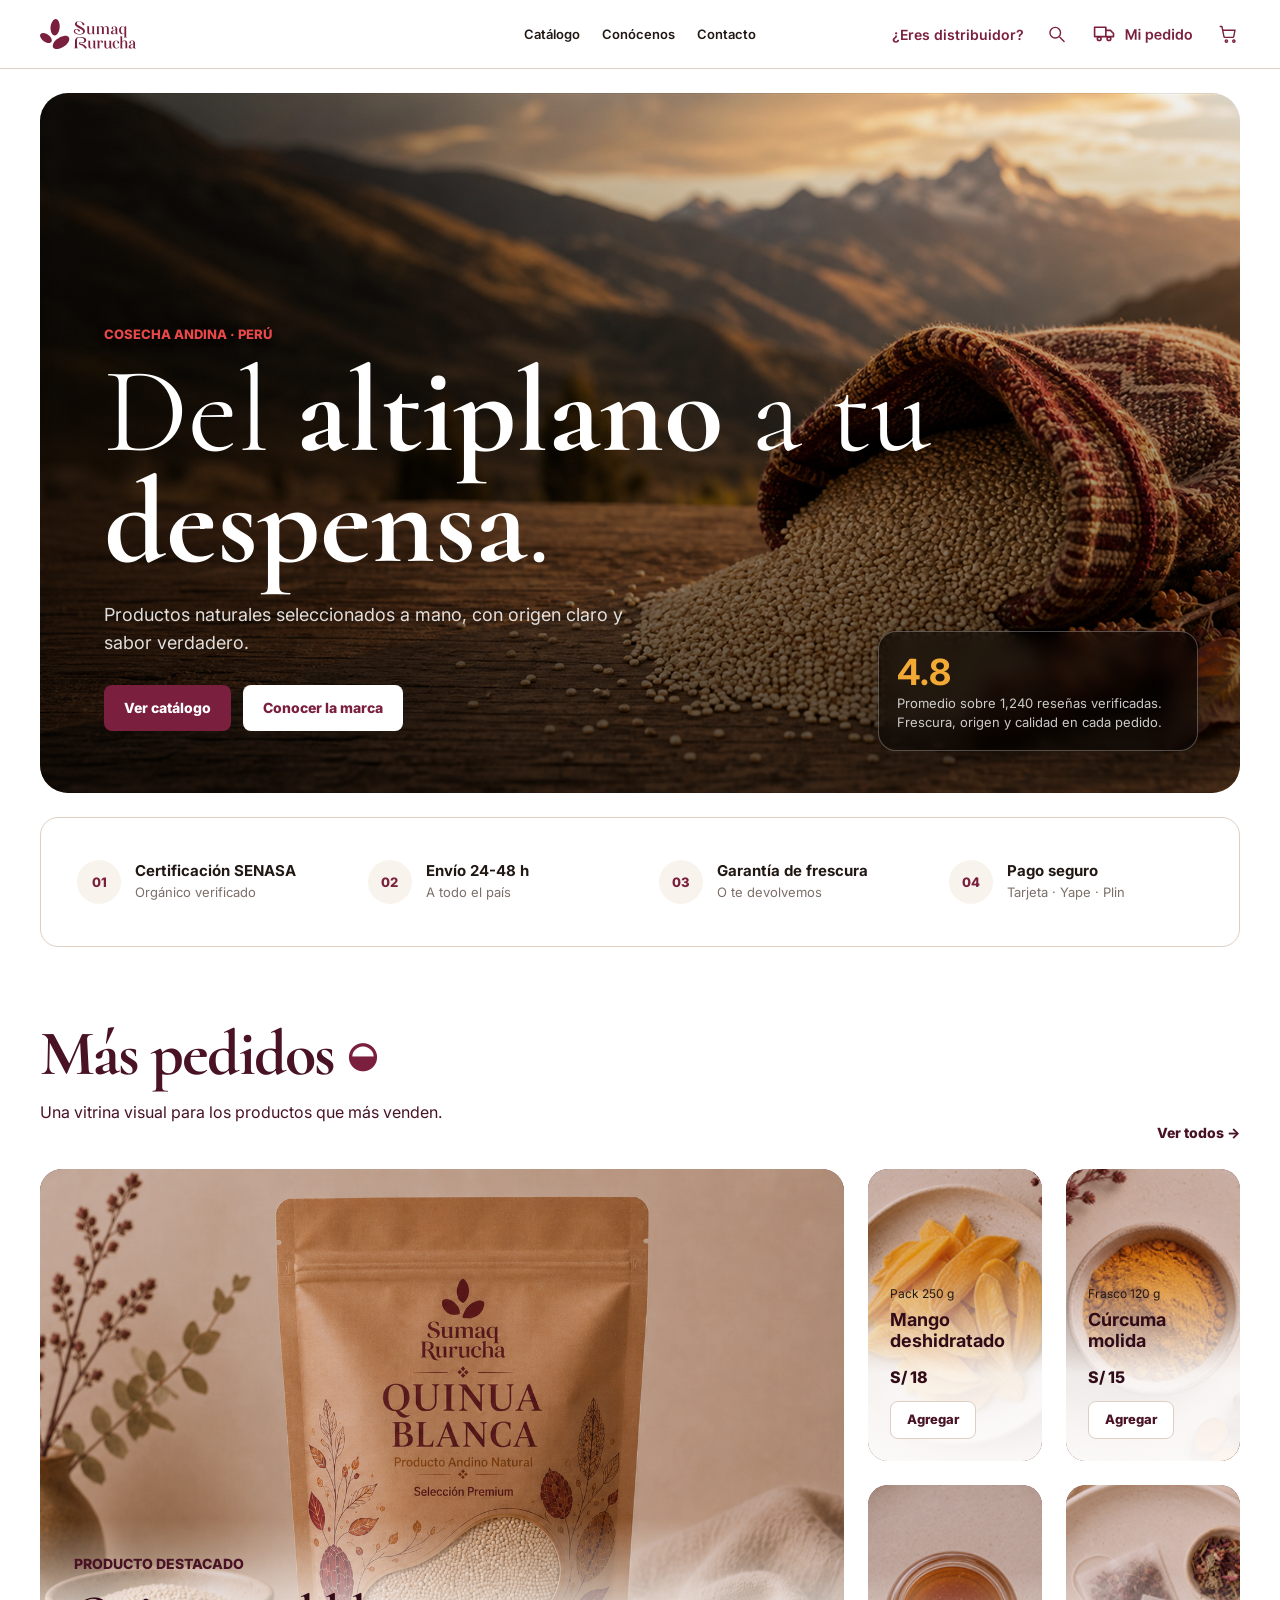
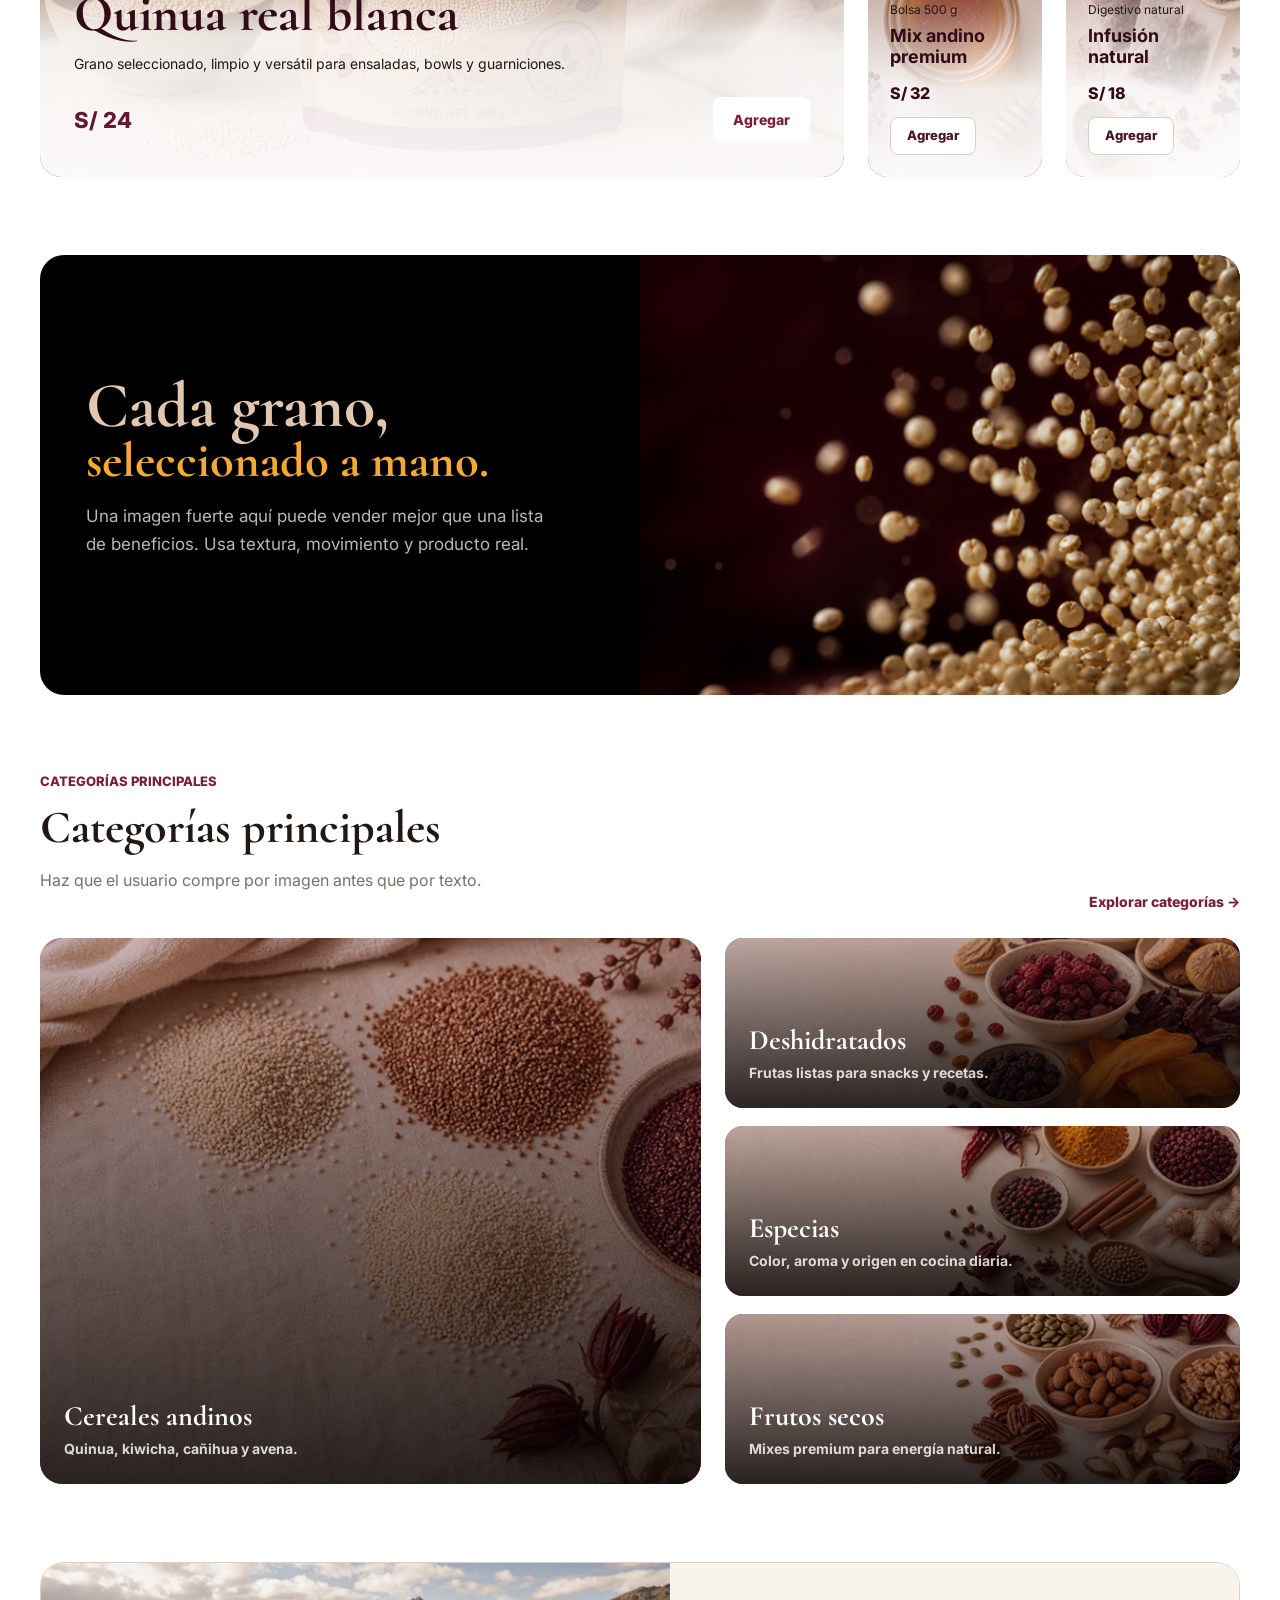
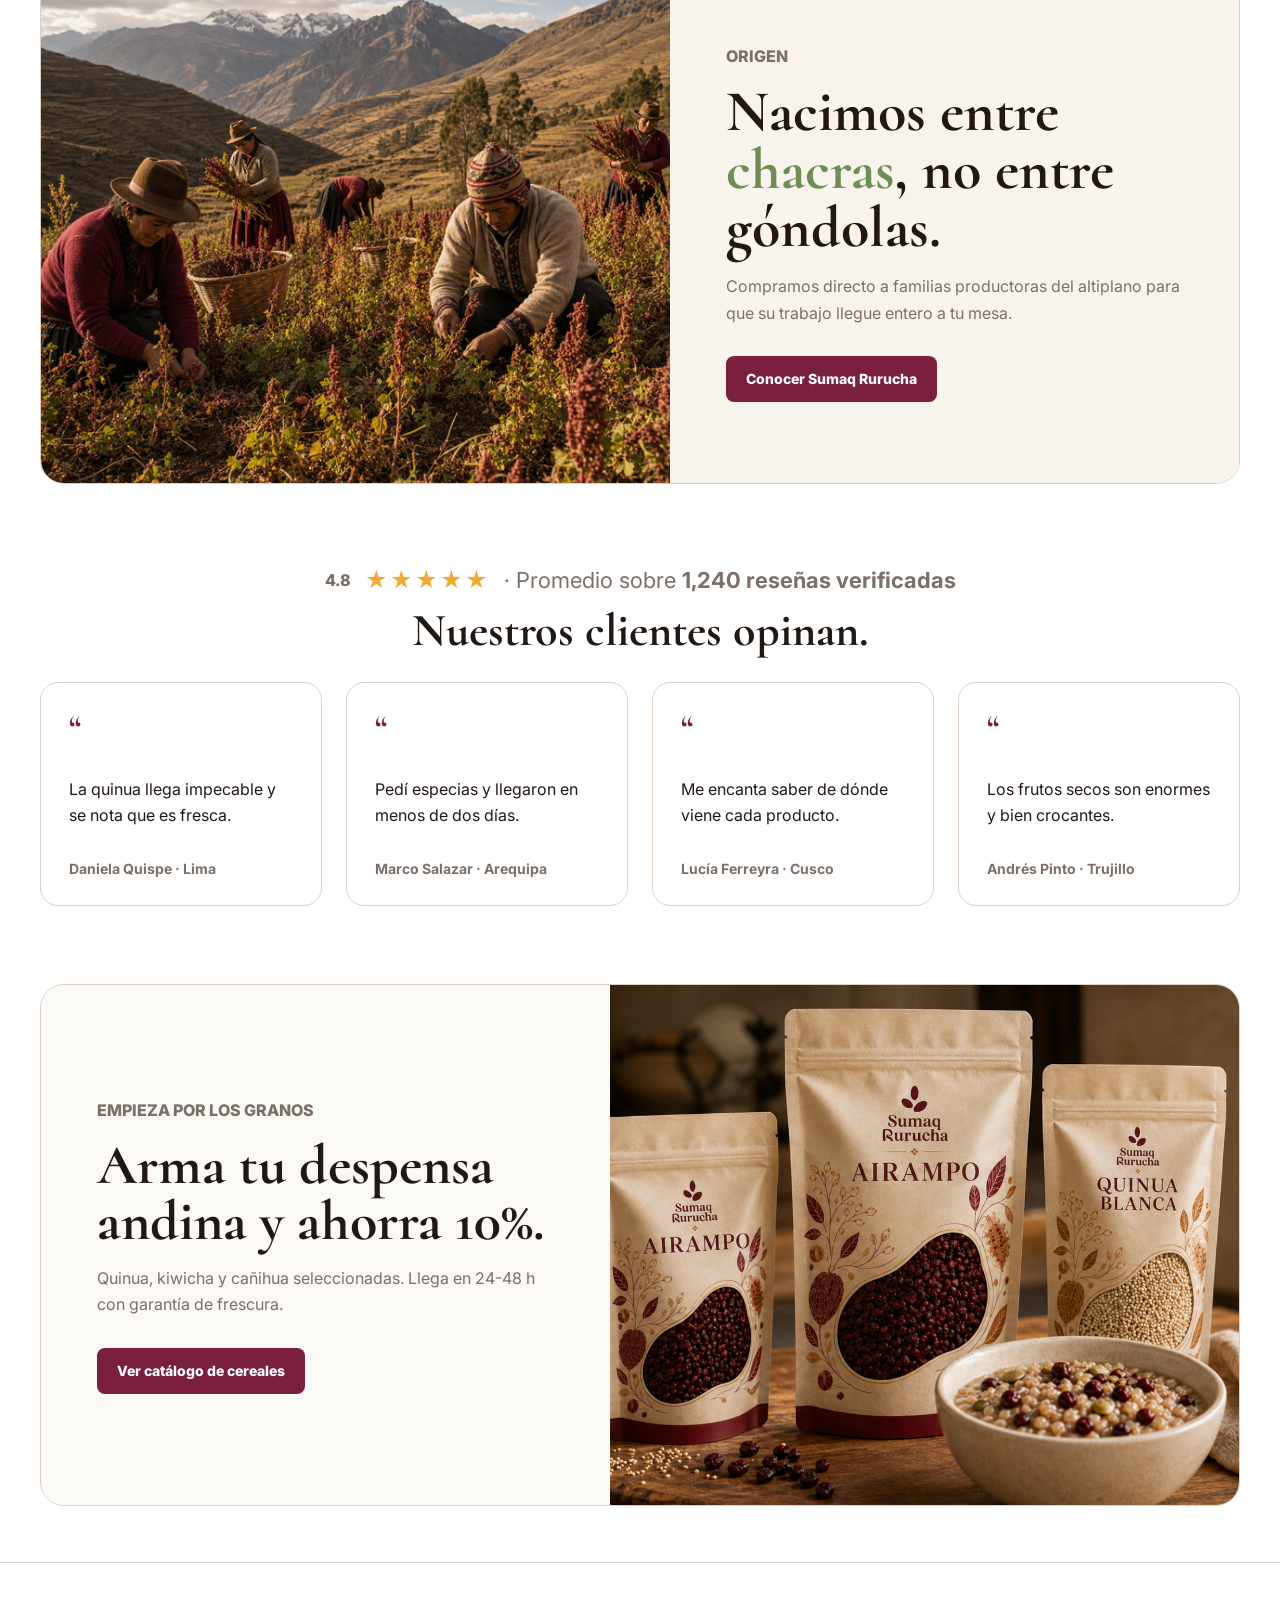
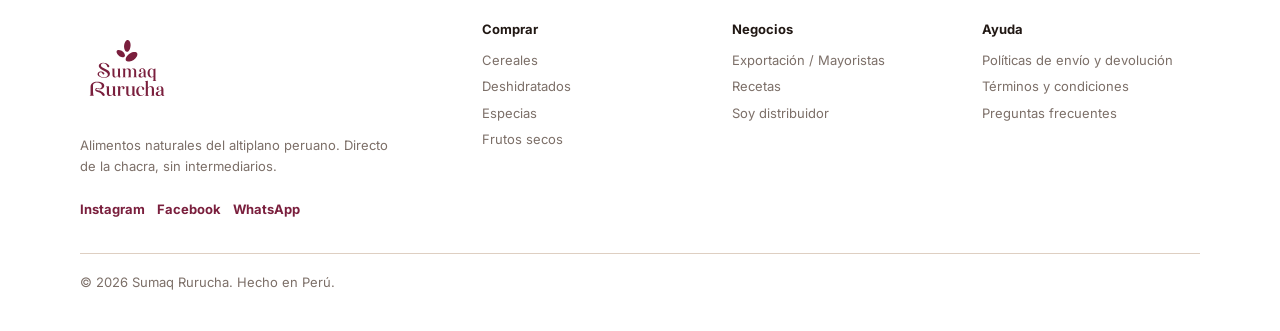
==== commit 06e3cc21: "Agrega seguimiento de pedidos, filtros de catalogo y ajustes de home - Nueva seccion "Mi pedido": fo" ====
--- a/index.html
+++ b/index.html
@@ -65,8 +65,7 @@
     <section class="section most-ordered" aria-labelledby="most-ordered-title">
       <div class="section-heading section-heading--split">
         <div>
-          <p class="eyebrow">M&Aacute;S PEDIDOS</p>
-          <h2 id="most-ordered-title">M&aacute;s pedidos</h2>
+          <h2 id="most-ordered-title" class="most-ordered__title">M&aacute;s pedidos <span class="most-ordered__leaf">&#9682;</span></h2>
           <p>Una vitrina visual para los productos que m&aacute;s venden.</p>
         </div>
         <a href="catalogo.html">Ver todos &rarr;</a>
@@ -121,7 +120,7 @@
 
     <section class="brand-manifesto" aria-labelledby="manifesto-title">
       <div>
-        <h2 id="manifesto-title">Cada grano, seleccionado a mano.</h2>
+        <h2 id="manifesto-title"><span class="brand-manifesto__highlight">Cada grano,</span><span class="brand-manifesto__accent">seleccionado a mano.</span></h2>
         <p>Una imagen fuerte aqu&iacute; puede vender mejor que una lista de beneficios. Usa textura, movimiento y producto real.</p>
       </div>
       <img src="assets/img/home/07-macro-campana-granos.png" alt="Granos andinos seleccionados">
@@ -175,7 +174,7 @@
 
     <section class="section testimonials" aria-labelledby="testimonials-title">
       <div class="section-heading section-heading--center">
-        <p class="review-score">4.8 <span>&middot; Promedio sobre 1,240 rese&ntilde;as verificadas</span></p>
+        <p class="review-score">4.8 <span class="review-score__stars" aria-hidden="true">&#9733;&#9733;&#9733;&#9733;&#9733;</span> <span>&middot; Promedio sobre <strong>1,240 rese&ntilde;as verificadas</strong></span></p>
         <h2 id="testimonials-title">Nuestros clientes opinan.</h2>
       </div>
 
--- a/css/styles.css
+++ b/css/styles.css
@@ -10,6 +10,9 @@
   --vino-500: #7a1f3d;
   --vino-600: #621931;
   --vino-700: #491325;
+  --vino-800: #310c18;
+  --dorado-900: #24160c;
+  --dorado-light: #e1c6b0;
   --tinta-500: #211814;
   --atenuado-500: #7c6f68;
   --blanco: #ffffff;
@@ -194,7 +197,7 @@
 
 .button--danger {
   color: var(--blanco);
-  background: var(--error-500);
+  background: var(--vino-500);
 }
 
 .button--mini {
@@ -244,12 +247,13 @@
   align-items: center;
   color: var(--tinta-500);
   font-size: 13px;
+  font-weight: 600;
+  text-decoration: none;
+}
+
+.nav a[aria-current="page"] {
+  color: var(--vino-500);
   font-weight: 700;
-  text-decoration: none;
-}
-
-.nav a[aria-current="page"] {
-  color: var(--vino-700);
   border-bottom: 2px solid var(--vino-500);
 }
 
@@ -260,7 +264,7 @@
 .nav__group:nth-child(3) a {
   color: var(--vino-500);
   font-size: 14px;
-  font-weight: 700;
+  font-weight: 600;
 }
 
 .nav a:hover,
@@ -342,6 +346,7 @@
 
 .eyebrow--hero {
   color: var(--error-500);
+  text-shadow: 0 1px 6px rgba(0, 0, 0, 0.5);
 }
 
 .home-hero h1 {
@@ -375,8 +380,9 @@
   border: 1px solid rgba(255, 255, 255, 0.28);
   border-radius: 18px;
   color: var(--blanco);
-  background: rgba(0, 0, 0, 0.38);
+  background: rgba(0, 0, 0, 0.55);
   backdrop-filter: blur(8px);
+  box-shadow: 0 20px 60px rgba(0, 0, 0, 0.35);
 }
 
 .rating-card strong {
@@ -445,6 +451,19 @@
 .most-ordered .section-heading p,
 .most-ordered .section-heading a {
   color: var(--vino-700);
+}
+
+.most-ordered h2.most-ordered__title {
+  font-size: clamp(2.6rem, 5vw, 4.5rem);
+  line-height: 0.9;
+  letter-spacing: -0.03em;
+}
+
+.most-ordered__leaf {
+  display: inline-block;
+  transform: translateY(-0.2em);
+  font-size: 0.55em;
+  color: var(--vino-500);
 }
 
 .product-layout {
@@ -482,12 +501,12 @@
   bottom: 0;
   z-index: 1;
   padding: 34px;
-  background: transparent;
+  background: linear-gradient(180deg, rgba(255, 255, 255, 0) 0%, rgba(255, 255, 255, 0.86) 45%, rgba(255, 255, 255, 0.94) 100%);
 }
 
 .featured-product h3 {
   margin: 0;
-  color: var(--vino-700);
+  color: var(--vino-800);
   font-family: var(--font-heading);
   font-size: clamp(2.6rem, 4vw, 52px);
   line-height: 0.98;
@@ -495,13 +514,17 @@
 
 .featured-product p {
   max-width: 520px;
+  color: var(--dorado-900);
+  font-size: 14px;
+  line-height: 1.55;
+}
+
+.featured-product .eyebrow {
   color: var(--vino-700);
-  line-height: 1.55;
-}
-
-.featured-product .eyebrow,
+}
+
 .featured-product strong {
-  color: var(--vino-700);
+  color: var(--vino-600);
 }
 
 .product-action {
@@ -539,7 +562,14 @@
   filter: none;
 }
 
-.mini-products article::before,
+.mini-products article::before {
+  content: "";
+  position: absolute;
+  inset: 0;
+  z-index: 1;
+  background: linear-gradient(180deg, rgba(255, 255, 255, 0) 30%, rgba(255, 255, 255, 0.88) 70%, rgba(255, 255, 255, 0.94) 100%);
+}
+
 .mini-products article::after {
   content: none;
 }
@@ -568,15 +598,15 @@
 .mini-products span {
   display: block;
   margin-bottom: 8px;
-  color: var(--vino-700);
-  font-size: 13px;
-  font-weight: 700;
+  color: var(--tinta-500);
+  font-size: 12px;
+  font-weight: 400;
 }
 
 .mini-products h3 {
   min-height: 42px;
   margin: 0;
-  color: var(--vino-700);
+  color: var(--vino-800);
   font-size: 18px;
   line-height: 1.18;
 }
@@ -584,7 +614,8 @@
 .mini-products strong {
   display: block;
   margin-top: 16px;
-  color: var(--vino-700);
+  color: var(--vino-800);
+  font-size: 16px;
 }
 
 /* Home: manifesto */
@@ -606,9 +637,21 @@
 }
 
 .brand-manifesto h2 {
+  line-height: 0.98;
+}
+
+.brand-manifesto h2 span {
+  display: block;
+}
+
+.brand-manifesto__highlight {
+  color: var(--dorado-light);
+  font-size: clamp(2.75rem, 5vw, 72px);
+}
+
+.brand-manifesto__accent {
   color: var(--advertencia-500);
-  font-size: clamp(2.75rem, 4.6vw, 64px);
-  line-height: 0.98;
+  font-size: clamp(2.1rem, 3.8vw, 54px);
 }
 
 .brand-manifesto p {
@@ -720,6 +763,13 @@
   display: flex;
   flex-direction: column;
   justify-content: center;
+}
+
+.origin-story > div {
+  background: var(--plomo-200);
+}
+
+.promo-bundle > div {
   background: var(--plomo-100);
 }
 
@@ -751,13 +801,30 @@
 /* Home: testimonials */
 .review-score {
   margin: 0 0 8px;
-  color: var(--tinta-500);
+  display: flex;
+  align-items: center;
+  justify-content: center;
+  gap: 14px;
+  color: var(--tinta-500);
+  font-size: 28px;
   font-weight: 800;
 }
 
 .review-score span {
   color: var(--atenuado-500);
-  font-weight: 500;
+  font-size: 22px;
+  font-weight: 400;
+}
+
+.review-score span.review-score__stars {
+  color: var(--advertencia-500);
+  font-size: 22px;
+  letter-spacing: 2px;
+}
+
+.review-score span strong {
+  font-weight: 700;
+  color: var(--atenuado-500);
 }
 
 .testimonial-grid {
@@ -2544,6 +2611,410 @@
   font-size: 13px;
 }
 
+/* Rastrea tu pedido */
+.track-order-page {
+  padding: 64px 0 96px;
+  background: var(--plomo-100);
+}
+
+.track-order {
+  width: min(calc(100% - (2 * var(--page-padding))), 480px);
+  margin: 0 auto;
+  text-align: center;
+}
+
+.track-order__icon {
+  width: 64px;
+  height: 64px;
+  margin: 0 auto 20px;
+  display: flex;
+  align-items: center;
+  justify-content: center;
+  border-radius: 50%;
+  background: var(--vino-500);
+}
+
+.track-order h1 {
+  margin: 0 0 10px;
+  color: var(--tinta-500);
+  font-family: var(--font-heading);
+  font-size: 32px;
+}
+
+.track-order__subtext {
+  margin: 0 0 28px;
+  color: var(--atenuado-500);
+  font-size: 13px;
+  line-height: 1.5;
+}
+
+.track-order-card {
+  position: relative;
+  margin-bottom: 24px;
+  padding: 32px 28px 28px;
+  border: 1px solid var(--borde-500);
+  border-radius: 12px;
+  background: var(--blanco);
+  text-align: left;
+}
+
+.track-order-card::before {
+  content: "";
+  position: absolute;
+  top: 0;
+  left: 0;
+  right: 0;
+  height: 6px;
+  border-radius: 12px 12px 0 0;
+  background: var(--vino-500);
+}
+
+.track-order-field {
+  display: block;
+  margin-top: 16px;
+}
+
+.track-order-field:first-of-type {
+  margin-top: 0;
+}
+
+.track-order-field span {
+  display: block;
+  margin-bottom: 7px;
+  color: var(--atenuado-500);
+  font-size: 9.5px;
+  font-weight: 700;
+  letter-spacing: 0.02em;
+  text-transform: uppercase;
+}
+
+.track-order-field input {
+  width: 100%;
+  height: 42px;
+  padding: 0 14px;
+  border: 1px solid var(--borde-500);
+  border-radius: 8px;
+  background: var(--plomo-100);
+  color: var(--tinta-500);
+  font-family: var(--font-body);
+  font-size: 12px;
+}
+
+.track-order-field.has-error input {
+  border-color: var(--error-500);
+}
+
+.track-order-error {
+  margin: 14px 0 0;
+  padding: 12px 14px;
+  border: 1px solid var(--error-500);
+  border-radius: 8px;
+  background: rgba(231, 72, 72, 0.1);
+  color: var(--error-500);
+  font-size: 12.5px;
+  line-height: 1.4;
+}
+
+.track-order-error::before {
+  content: "⚠ ";
+}
+
+.track-order-card button {
+  width: 100%;
+  margin-top: 20px;
+}
+
+.track-order-divider {
+  position: relative;
+  margin: 0 0 24px;
+  text-align: center;
+}
+
+.track-order-divider::before {
+  content: "";
+  position: absolute;
+  top: 50%;
+  left: 0;
+  right: 0;
+  height: 1px;
+  background: var(--borde-500);
+}
+
+.track-order-divider span {
+  position: relative;
+  padding: 0 12px;
+  background: var(--plomo-100);
+  color: var(--atenuado-500);
+  font-size: 9px;
+  font-weight: 700;
+  letter-spacing: 0.04em;
+  text-transform: uppercase;
+}
+
+.track-order > .button--outline {
+  width: 100%;
+}
+
+/* Estado del pedido */
+.order-status-page {
+  padding: 28px 0 64px;
+  background: var(--plomo-100);
+}
+
+.order-status-page > * {
+  width: min(calc(100% - (2 * var(--page-padding))), var(--content-width));
+  margin-left: auto;
+  margin-right: auto;
+}
+
+.order-status__header {
+  margin-top: 20px;
+}
+
+.order-status__header h1 {
+  margin: 0 0 8px;
+  color: var(--tinta-500);
+  font-family: var(--font-heading);
+  font-size: 38px;
+}
+
+.order-status__header p {
+  margin: 0;
+  color: var(--atenuado-500);
+  font-size: 13.5px;
+}
+
+.order-stepper {
+  margin-top: 24px;
+  padding: 0 32px;
+  display: flex;
+  align-items: flex-start;
+  min-height: 160px;
+  border-radius: 12px;
+  background: var(--blanco);
+}
+
+.order-stepper__step {
+  position: relative;
+  flex: 1;
+  padding-top: 68px;
+  text-align: center;
+}
+
+.order-stepper__step::before {
+  content: "";
+  position: absolute;
+  top: 24px;
+  left: -50%;
+  width: 100%;
+  height: 2px;
+  background: var(--plomo-100);
+}
+
+.order-stepper__step:first-child::before {
+  content: none;
+}
+
+.order-stepper__step--completed::before {
+  background: var(--vino-500);
+}
+
+.order-stepper__marker {
+  position: absolute;
+  top: 0;
+  left: 50%;
+  width: 48px;
+  height: 48px;
+  transform: translateX(-50%);
+  display: flex;
+  align-items: center;
+  justify-content: center;
+  border-radius: 50%;
+  border: 2px solid var(--borde-500);
+  background: var(--blanco);
+  color: var(--atenuado-500);
+  font-weight: 800;
+}
+
+.order-stepper__step--completed .order-stepper__marker {
+  border-color: var(--vino-500);
+  background: var(--vino-500);
+  color: var(--blanco);
+}
+
+.order-stepper__label {
+  margin-bottom: 4px;
+  color: var(--tinta-500);
+  font-size: 14px;
+  font-weight: 700;
+}
+
+.order-stepper__step--pending .order-stepper__label {
+  color: var(--atenuado-500);
+}
+
+.order-stepper__timestamp {
+  color: var(--atenuado-500);
+  font-size: 12px;
+}
+
+.order-layout {
+  margin-top: 28px;
+  display: grid;
+  grid-template-columns: minmax(0, 1fr) 360px;
+  gap: 24px;
+  align-items: start;
+}
+
+.order-main {
+  display: grid;
+  gap: 24px;
+}
+
+.order-products,
+.order-address,
+.order-summary,
+.order-help {
+  padding: 24px;
+  border: 1px solid var(--borde-500);
+  border-radius: 12px;
+  background: var(--blanco);
+}
+
+.order-products h2 {
+  margin: 0 0 16px;
+  color: var(--tinta-500);
+  font-family: var(--font-heading);
+  font-size: 22px;
+}
+
+.order-products ul {
+  margin: 0;
+  padding: 0;
+  list-style: none;
+  display: grid;
+  gap: 14px;
+}
+
+.order-product-item {
+  display: flex;
+  align-items: center;
+  gap: 14px;
+}
+
+.order-product-item img {
+  width: 64px;
+  height: 64px;
+  border-radius: 8px;
+  object-fit: cover;
+  background: var(--plomo-100);
+}
+
+.order-product-item div {
+  flex: 1;
+}
+
+.order-product-item h3 {
+  margin: 0;
+  color: var(--tinta-500);
+  font-size: 14px;
+}
+
+.order-product-item p {
+  margin: 4px 0 0;
+  color: var(--atenuado-500);
+  font-size: 12px;
+}
+
+.order-product-item strong {
+  color: var(--tinta-500);
+  font-size: 14px;
+}
+
+.order-address h2 {
+  margin: 0 0 12px;
+  color: var(--tinta-500);
+  font-family: var(--font-heading);
+  font-size: 20px;
+}
+
+.order-address p {
+  margin: 0 0 4px;
+  font-size: 13px;
+}
+
+.order-address__name {
+  color: var(--tinta-500);
+  font-weight: 700;
+}
+
+.order-address__line,
+.order-address__phone {
+  color: var(--atenuado-500);
+}
+
+.order-side {
+  display: grid;
+  gap: 24px;
+}
+
+.order-summary {
+  background: var(--plomo-500);
+  border-color: var(--plomo-500);
+}
+
+.order-summary h2 {
+  margin: 0 0 16px;
+  color: var(--tinta-500);
+  font-family: var(--font-heading);
+  font-size: 19px;
+}
+
+.order-summary__row {
+  display: flex;
+  justify-content: space-between;
+  padding: 8px 0;
+  border-bottom: 1px solid var(--borde-500);
+  color: var(--atenuado-500);
+  font-size: 12.5px;
+}
+
+.order-summary__row span:last-child {
+  color: var(--tinta-500);
+}
+
+.order-summary__total {
+  display: flex;
+  justify-content: space-between;
+  align-items: baseline;
+  margin-top: 12px;
+  color: var(--tinta-500);
+  font-weight: 800;
+}
+
+.order-summary__total span:last-child {
+  color: var(--vino-500);
+  font-family: var(--font-heading);
+  font-size: 22px;
+}
+
+.order-help h2 {
+  margin: 0 0 8px;
+  color: var(--tinta-500);
+  font-family: var(--font-heading);
+  font-size: 19px;
+}
+
+.order-help p {
+  margin: 0 0 16px;
+  color: var(--atenuado-500);
+  font-size: 13px;
+}
+
+.order-help .button {
+  width: 100%;
+}
+
 /* Responsive */
 @media (max-width: 1100px) {
   :root {
@@ -2563,7 +3034,8 @@
   .brand-manifesto,
   .category-layout,
   .origin-story,
-  .promo-bundle {
+  .promo-bundle,
+  .order-layout {
     grid-template-columns: 1fr;
   }
 
@@ -2685,6 +3157,17 @@
     justify-content: center;
   }
 
+  .order-stepper {
+    flex-wrap: wrap;
+    gap: 24px 0;
+    padding: 24px 16px;
+    min-height: 0;
+  }
+
+  .order-stepper__step {
+    flex: 0 0 50%;
+  }
+
   .product-action {
     width: 100%;
     justify-content: center;
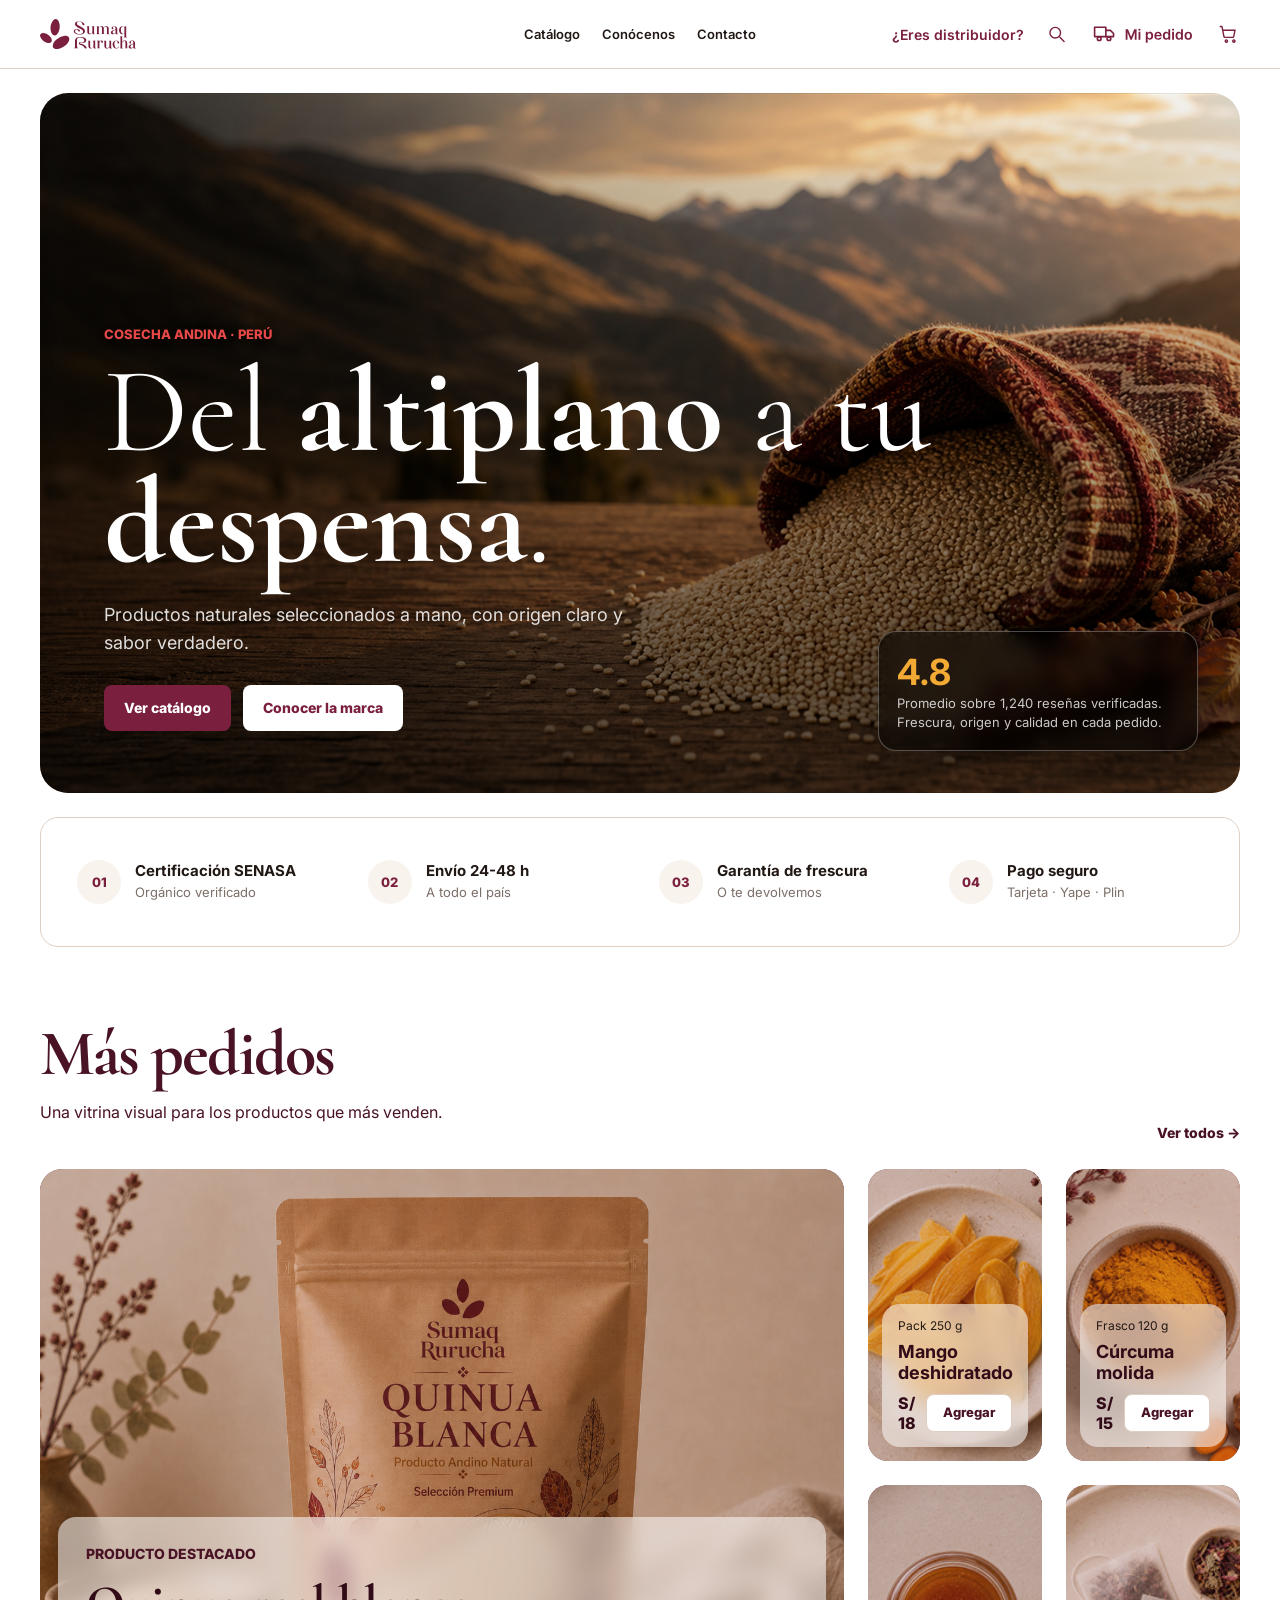
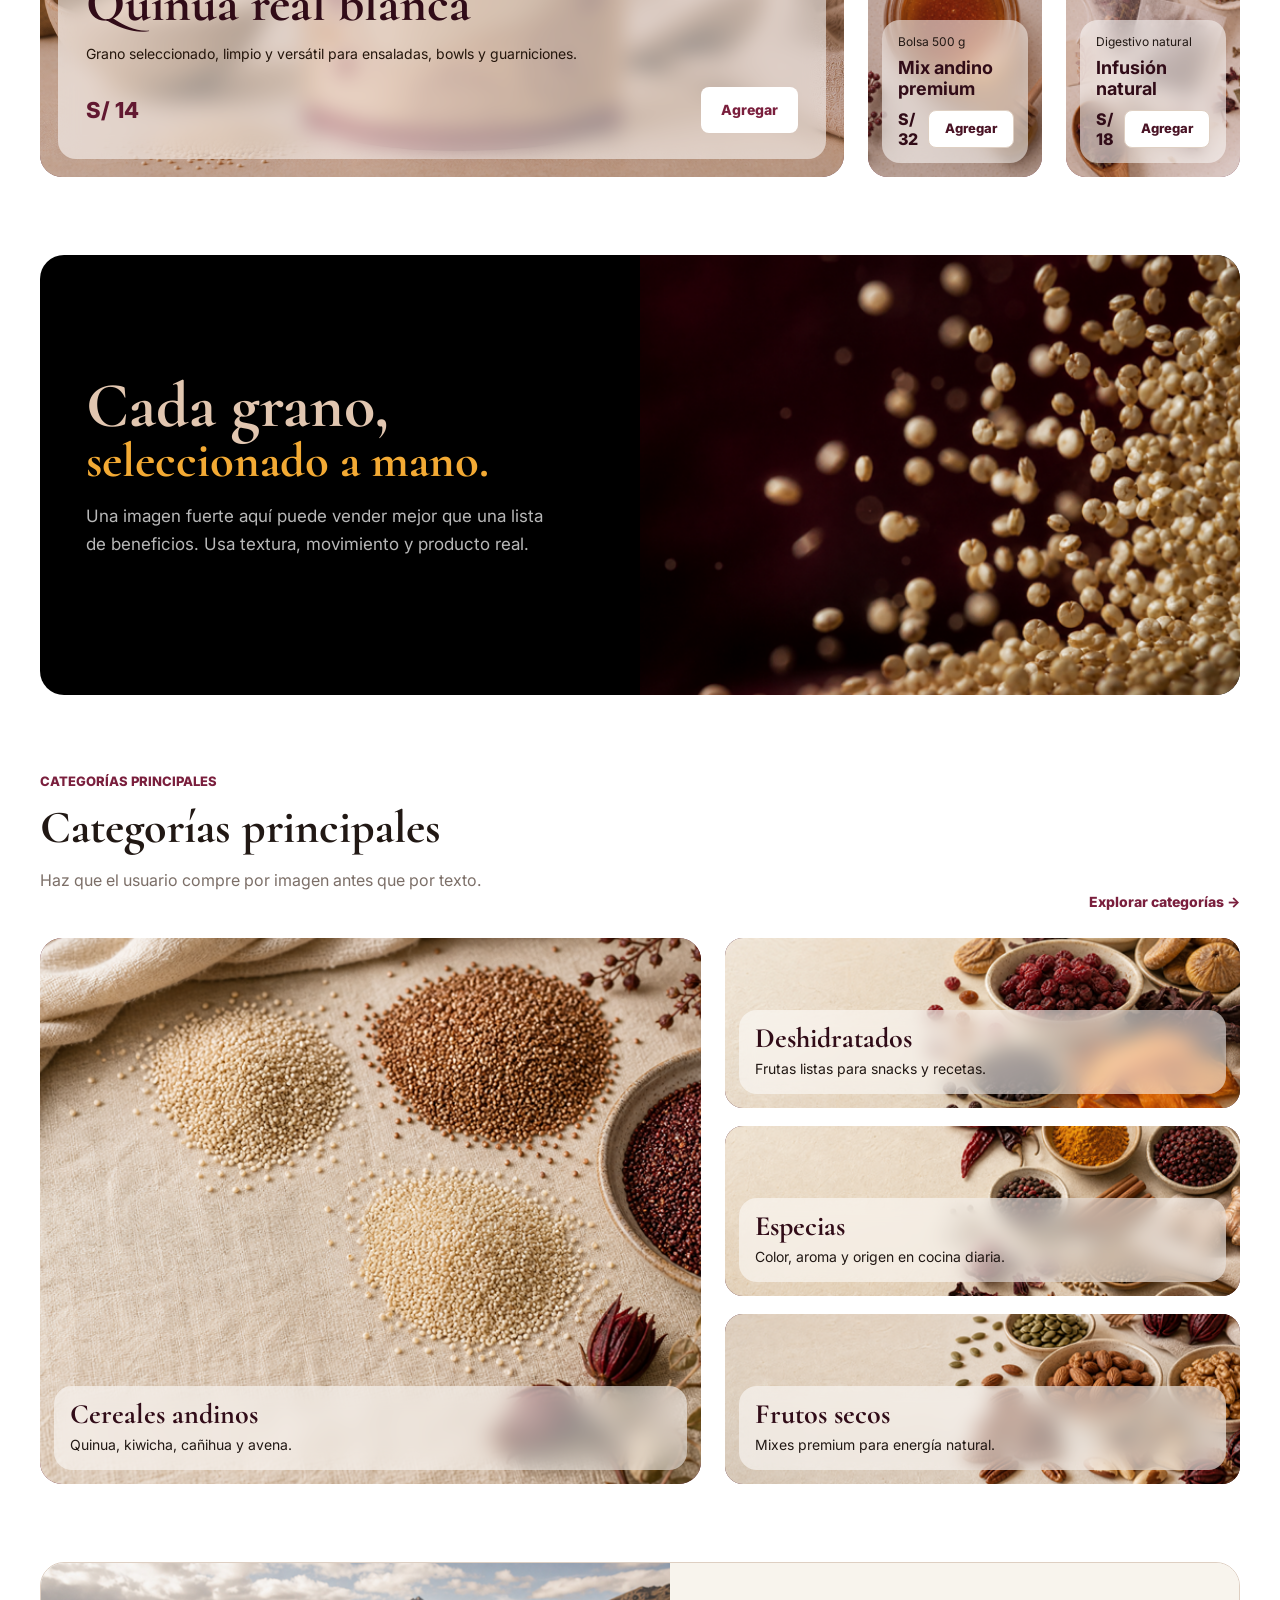
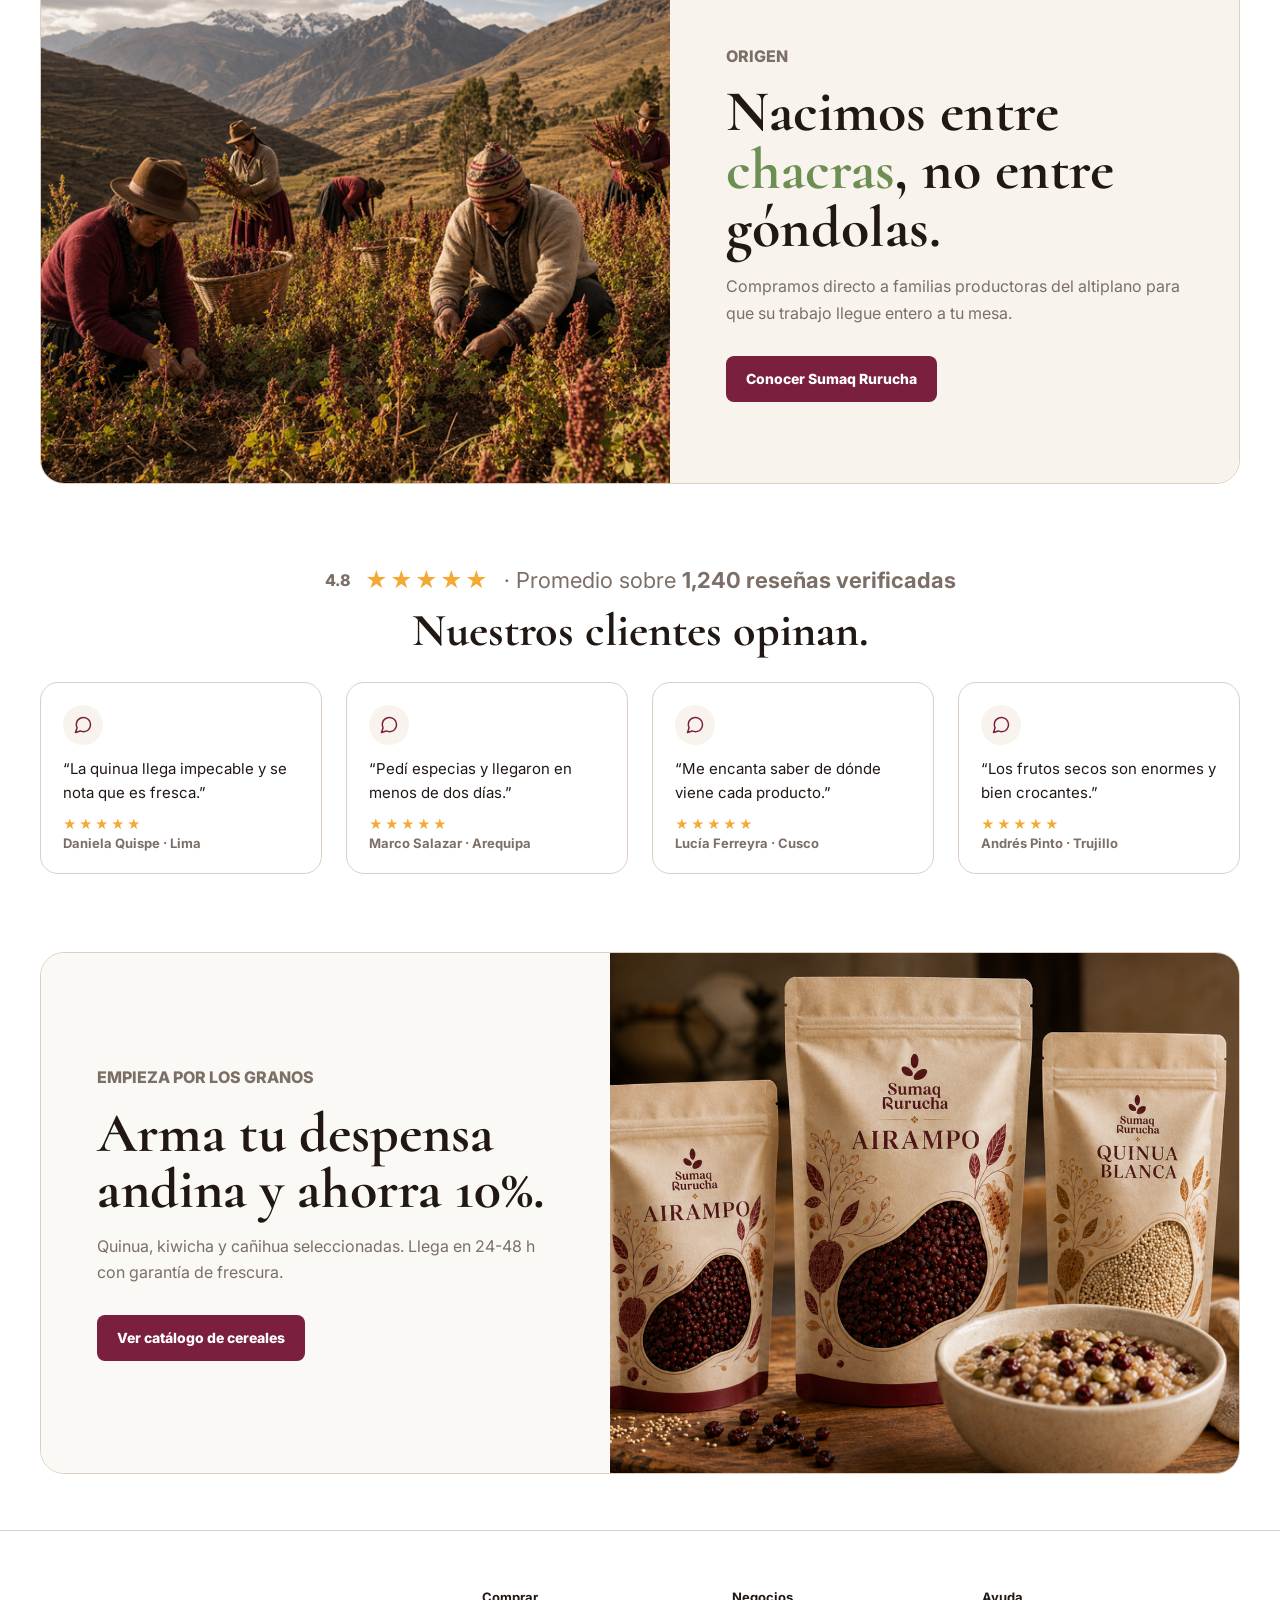
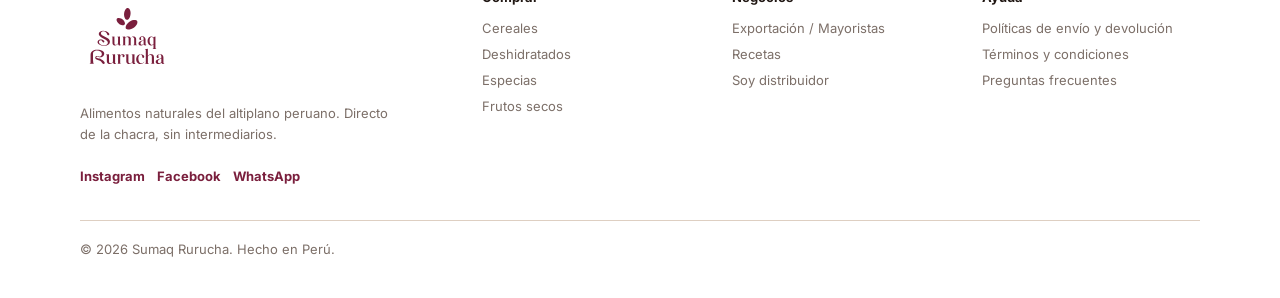
==== commit 8b489b55: "WIP: guarda sesion actual de catalogo y productos" ====
--- a/index.html
+++ b/index.html
@@ -65,7 +65,7 @@
     <section class="section most-ordered" aria-labelledby="most-ordered-title">
       <div class="section-heading section-heading--split">
         <div>
-          <h2 id="most-ordered-title" class="most-ordered__title">M&aacute;s pedidos <span class="most-ordered__leaf">&#9682;</span></h2>
+          <h2 id="most-ordered-title" class="most-ordered__title">M&aacute;s pedidos</h2>
           <p>Una vitrina visual para los productos que m&aacute;s venden.</p>
         </div>
         <a href="catalogo.html">Ver todos &rarr;</a>
@@ -79,7 +79,7 @@
             <h3>Quinua real blanca</h3>
             <p>Grano seleccionado, limpio y vers&aacute;til para ensaladas, bowls y guarniciones.</p>
             <div class="product-action">
-              <strong>S/ 24</strong>
+              <strong>S/ 14</strong>
               <a class="button button--light" href="producto.html?slug=quinua-real-blanca">Agregar</a>
             </div>
           </div>
@@ -87,32 +87,48 @@
 
         <div class="mini-products" aria-label="Productos secundarios">
           <article>
-            <a href="producto.html?slug=coco-rallado-fino"><img src="assets/img/home/03-mini-mango-deshidratado.png" alt="Mango deshidratado"></a>
-            <span>Pack 250 g</span>
-            <h3>Mango deshidratado</h3>
-            <strong>S/ 18</strong>
-            <a class="button button--mini" href="producto.html?slug=coco-rallado-fino">Agregar</a>
-          </article>
-          <article>
-            <a href="producto.html?slug=anis-estrella"><img src="assets/img/home/04-mini-curcuma.png" alt="C&uacute;rcuma molida"></a>
-            <span>Frasco 120 g</span>
-            <h3>C&uacute;rcuma molida</h3>
-            <strong>S/ 15</strong>
-            <a class="button button--mini" href="producto.html?slug=anis-estrella">Agregar</a>
-          </article>
-          <article>
-            <a href="producto.html?slug=quinua-real-blanca"><img src="assets/img/home/05-mini-miel-andina.png" alt="Mix andino premium"></a>
-            <span>Bolsa 500 g</span>
-            <h3>Mix andino premium</h3>
-            <strong>S/ 32</strong>
-            <a class="button button--mini" href="producto.html?slug=quinua-real-blanca">Agregar</a>
-          </article>
-          <article>
-            <a href="producto.html?slug=anis-estrella"><img src="assets/img/home/06-mini-infusion.png" alt="Infusi&oacute;n natural"></a>
-            <span>Digestivo natural</span>
-            <h3>Infusi&oacute;n natural</h3>
-            <strong>S/ 18</strong>
-            <a class="button button--mini" href="producto.html?slug=anis-estrella">Agregar</a>
+            <a href="producto.html?slug=mango-deshidratado"><img src="assets/img/home/03-mini-mango-deshidratado.png" alt="Mango deshidratado"></a>
+            <div class="mini-products__panel">
+              <span>Pack 250 g</span>
+              <h3>Mango deshidratado</h3>
+              <div class="mini-products__row">
+                <strong>S/ 18</strong>
+                <a class="button button--mini" href="producto.html?slug=mango-deshidratado">Agregar</a>
+              </div>
+            </div>
+          </article>
+          <article>
+            <a href="producto.html?slug=curcuma-molida"><img src="assets/img/home/04-mini-curcuma.png" alt="C&uacute;rcuma molida"></a>
+            <div class="mini-products__panel">
+              <span>Frasco 120 g</span>
+              <h3>C&uacute;rcuma molida</h3>
+              <div class="mini-products__row">
+                <strong>S/ 15</strong>
+                <a class="button button--mini" href="producto.html?slug=curcuma-molida">Agregar</a>
+              </div>
+            </div>
+          </article>
+          <article>
+            <a href="producto.html?slug=mix-andino-premium"><img src="assets/img/home/05-mini-miel-andina.png" alt="Mix andino premium"></a>
+            <div class="mini-products__panel">
+              <span>Bolsa 500 g</span>
+              <h3>Mix andino premium</h3>
+              <div class="mini-products__row">
+                <strong>S/ 32</strong>
+                <a class="button button--mini" href="producto.html?slug=mix-andino-premium">Agregar</a>
+              </div>
+            </div>
+          </article>
+          <article>
+            <a href="producto.html?slug=infusion-natural"><img src="assets/img/home/06-mini-infusion.png" alt="Infusi&oacute;n natural"></a>
+            <div class="mini-products__panel">
+              <span>Digestivo natural</span>
+              <h3>Infusi&oacute;n natural</h3>
+              <div class="mini-products__row">
+                <strong>S/ 18</strong>
+                <a class="button button--mini" href="producto.html?slug=infusion-natural">Agregar</a>
+              </div>
+            </div>
           </article>
         </div>
       </div>
@@ -139,24 +155,32 @@
       <div class="category-layout">
         <a class="category-card category-card--featured" href="catalogo.html">
           <img src="assets/img/home/08-categoria-cereales.png" alt="Cereales andinos">
-          <span>Cereales andinos</span>
-          <strong>Quinua, kiwicha, ca&ntilde;ihua y avena.</strong>
+          <div class="category-card__panel">
+            <span>Cereales andinos</span>
+            <strong>Quinua, kiwicha, ca&ntilde;ihua y avena.</strong>
+          </div>
         </a>
         <div class="category-stack">
           <a class="category-card" href="catalogo.html">
             <img src="assets/img/home/09-categoria-deshidratados.png" alt="Deshidratados">
-            <span>Deshidratados</span>
-            <strong>Frutas listas para snacks y recetas.</strong>
+            <div class="category-card__panel">
+              <span>Deshidratados</span>
+              <strong>Frutas listas para snacks y recetas.</strong>
+            </div>
           </a>
           <a class="category-card" href="catalogo.html">
             <img src="assets/img/home/10-categoria-especias.png" alt="Especias">
-            <span>Especias</span>
-            <strong>Color, aroma y origen en cocina diaria.</strong>
+            <div class="category-card__panel">
+              <span>Especias</span>
+              <strong>Color, aroma y origen en cocina diaria.</strong>
+            </div>
           </a>
           <a class="category-card" href="catalogo.html">
             <img src="assets/img/home/11-categoria-frutos-secos.png" alt="Frutos secos">
-            <span>Frutos secos</span>
-            <strong>Mixes premium para energ&iacute;a natural.</strong>
+            <div class="category-card__panel">
+              <span>Frutos secos</span>
+              <strong>Mixes premium para energ&iacute;a natural.</strong>
+            </div>
           </a>
         </div>
       </div>
@@ -180,24 +204,44 @@
 
       <div class="testimonial-grid">
         <article>
-          <strong>&ldquo;</strong>
-          <p>La quinua llega impecable y se nota que es fresca.</p>
-          <span>Daniela Quispe &middot; Lima</span>
-        </article>
-        <article>
-          <strong>&ldquo;</strong>
-          <p>Ped&iacute; especias y llegaron en menos de dos d&iacute;as.</p>
-          <span>Marco Salazar &middot; Arequipa</span>
-        </article>
-        <article>
-          <strong>&ldquo;</strong>
-          <p>Me encanta saber de d&oacute;nde viene cada producto.</p>
-          <span>Luc&iacute;a Ferreyra &middot; Cusco</span>
-        </article>
-        <article>
-          <strong>&ldquo;</strong>
-          <p>Los frutos secos son enormes y bien crocantes.</p>
-          <span>Andr&eacute;s Pinto &middot; Trujillo</span>
+          <span class="testimonial-icon" aria-hidden="true">
+            <svg viewBox="0 0 24 24" width="20" height="20" fill="none" stroke="currentColor" stroke-width="1.8" stroke-linecap="round" stroke-linejoin="round"><path d="M21 11.5a8.38 8.38 0 0 1-.9 3.8 8.5 8.5 0 0 1-7.6 4.7 8.38 8.38 0 0 1-3.8-.9L3 21l1.9-5.7a8.38 8.38 0 0 1-.9-3.8 8.5 8.5 0 0 1 4.7-7.6 8.38 8.38 0 0 1 3.8-.9h.5a8.48 8.48 0 0 1 8 8v.5z"/></svg>
+          </span>
+          <p>&ldquo;La quinua llega impecable y se nota que es fresca.&rdquo;</p>
+          <footer>
+            <span class="testimonial-stars" aria-hidden="true">&#9733;&#9733;&#9733;&#9733;&#9733;</span>
+            <span class="testimonial-author">Daniela Quispe &middot; Lima</span>
+          </footer>
+        </article>
+        <article>
+          <span class="testimonial-icon" aria-hidden="true">
+            <svg viewBox="0 0 24 24" width="20" height="20" fill="none" stroke="currentColor" stroke-width="1.8" stroke-linecap="round" stroke-linejoin="round"><path d="M21 11.5a8.38 8.38 0 0 1-.9 3.8 8.5 8.5 0 0 1-7.6 4.7 8.38 8.38 0 0 1-3.8-.9L3 21l1.9-5.7a8.38 8.38 0 0 1-.9-3.8 8.5 8.5 0 0 1 4.7-7.6 8.38 8.38 0 0 1 3.8-.9h.5a8.48 8.48 0 0 1 8 8v.5z"/></svg>
+          </span>
+          <p>&ldquo;Ped&iacute; especias y llegaron en menos de dos d&iacute;as.&rdquo;</p>
+          <footer>
+            <span class="testimonial-stars" aria-hidden="true">&#9733;&#9733;&#9733;&#9733;&#9733;</span>
+            <span class="testimonial-author">Marco Salazar &middot; Arequipa</span>
+          </footer>
+        </article>
+        <article>
+          <span class="testimonial-icon" aria-hidden="true">
+            <svg viewBox="0 0 24 24" width="20" height="20" fill="none" stroke="currentColor" stroke-width="1.8" stroke-linecap="round" stroke-linejoin="round"><path d="M21 11.5a8.38 8.38 0 0 1-.9 3.8 8.5 8.5 0 0 1-7.6 4.7 8.38 8.38 0 0 1-3.8-.9L3 21l1.9-5.7a8.38 8.38 0 0 1-.9-3.8 8.5 8.5 0 0 1 4.7-7.6 8.38 8.38 0 0 1 3.8-.9h.5a8.48 8.48 0 0 1 8 8v.5z"/></svg>
+          </span>
+          <p>&ldquo;Me encanta saber de d&oacute;nde viene cada producto.&rdquo;</p>
+          <footer>
+            <span class="testimonial-stars" aria-hidden="true">&#9733;&#9733;&#9733;&#9733;&#9733;</span>
+            <span class="testimonial-author">Luc&iacute;a Ferreyra &middot; Cusco</span>
+          </footer>
+        </article>
+        <article>
+          <span class="testimonial-icon" aria-hidden="true">
+            <svg viewBox="0 0 24 24" width="20" height="20" fill="none" stroke="currentColor" stroke-width="1.8" stroke-linecap="round" stroke-linejoin="round"><path d="M21 11.5a8.38 8.38 0 0 1-.9 3.8 8.5 8.5 0 0 1-7.6 4.7 8.38 8.38 0 0 1-3.8-.9L3 21l1.9-5.7a8.38 8.38 0 0 1-.9-3.8 8.5 8.5 0 0 1 4.7-7.6 8.38 8.38 0 0 1 3.8-.9h.5a8.48 8.48 0 0 1 8 8v.5z"/></svg>
+          </span>
+          <p>&ldquo;Los frutos secos son enormes y bien crocantes.&rdquo;</p>
+          <footer>
+            <span class="testimonial-stars" aria-hidden="true">&#9733;&#9733;&#9733;&#9733;&#9733;</span>
+            <span class="testimonial-author">Andr&eacute;s Pinto &middot; Trujillo</span>
+          </footer>
         </article>
       </div>
     </section>
@@ -215,6 +259,7 @@
 
   <div data-footer></div>
 
+  <script src="js/productos-data.js"></script>
   <script src="js/main.js"></script>
 </body>
 </html>
--- a/css/styles.css
+++ b/css/styles.css
@@ -1,4 +1,28 @@
-/* Design tokens */
+/* =====================================================================
+   SUMAQ RURUCHA — styles.css
+   Hoja de estilos única para todo el sitio.
+
+   Índice:
+     1. VARIABLES DE DISEÑO  → colores, tipografías y anchos globales
+     2. BASE                 → resets y estilos por defecto
+     3. LAYOUT COMPARTIDO    → ancho de contenido y encabezados de sección
+     4. COMPONENTES          → botones, eyebrows y acciones reutilizables
+     5. NAVEGACIÓN           → barra superior
+     6. PÁGINAS GENÉRICAS    → plantilla "en construcción"
+     7. HOME                 → hero, más pedidos, categorías, testimonios...
+     8. CATÁLOGO             → filtros, chips, grilla y tarjetas
+     9. PRODUCTO             → galería, resumen de compra y detalles
+    10. CONÓCENOS            → historia, equipo, valores y galería
+    11. CONTACTO             → formulario, canales y FAQ
+    12. DISTRIBUIDOR         → propuesta comercial y cotización
+    13. FOOTER               → pie de página
+    14. PEDIDOS              → rastreo y estado del pedido
+    15. RESPONSIVE           → ajustes para tablet (1100px) y móvil (760px)
+    16. BUSCADOR MODAL       → ventana flotante de búsqueda (al final)
+   ===================================================================== */
+
+/* 1. VARIABLES DE DISEÑO: paleta de marca (vinos, dorados, plomos),
+   tipografías (Inter para texto, Cormorant para títulos) y anchos. */
 :root {
   --font-body: Inter, Arial, sans-serif;
   --font-heading: Cormorant, Georgia, serif;
@@ -27,7 +51,9 @@
   --error-500: #e74848;
 }
 
-/* Base */
+/* 2. BASE: reset de cajas, tipografía del body e imágenes fluidas.
+   OJO: main usa overflow:clip (no hidden) para no romper el
+   position:sticky de los filtros del catálogo. */
 * {
   box-sizing: border-box;
 }
@@ -40,7 +66,7 @@
 }
 
 main {
-  overflow: hidden;
+  overflow: clip;
 }
 
 img {
@@ -57,7 +83,8 @@
   white-space: nowrap;
 }
 
-/* Shared layout */
+/* 3. LAYOUT COMPARTIDO: todas las secciones listadas comparten el
+   mismo ancho máximo de contenido, centrado con margen automático. */
 .home-hero,
 .features-bar,
 .section,
@@ -147,7 +174,9 @@
   text-decoration: none;
 }
 
-/* Shared components */
+/* 4. COMPONENTES REUTILIZABLES: eyebrow (etiqueta superior de sección),
+   fila de acciones y todas las variantes de botón (primario, secundario,
+   outline, danger, mini). */
 .eyebrow {
   margin: 0 0 14px;
   color: var(--vino-500);
@@ -211,7 +240,8 @@
   font-size: 13px;
 }
 
-/* Navigation */
+/* 5. NAVEGACIÓN: barra superior de 3 grupos (logo / páginas / íconos).
+   El enlace activo se marca con aria-current y subrayado vino. */
 .nav {
   width: min(100%, var(--frame-width));
   min-height: 69px;
@@ -287,7 +317,8 @@
   height: auto;
 }
 
-/* Generic pages */
+/* 6. PÁGINAS GENÉRICAS: plantilla centrada para las páginas aún
+   en construcción (buscador, carrito, pago). */
 .page {
   min-height: calc(100vh - 69px);
   display: grid;
@@ -317,7 +348,8 @@
   font-size: 1.1rem;
 }
 
-/* Home: hero */
+/* 7. HOME — HERO: portada a pantalla completa con foto de fondo,
+   degradado oscuro para legibilidad y tarjeta flotante de rating. */
 .home-hero {
   min-height: 700px;
   position: relative;
@@ -398,7 +430,8 @@
   line-height: 1.45;
 }
 
-/* Home: features */
+/* 7. HOME — BARRA DE BENEFICIOS: 4 tarjetas (SENASA, envío,
+   garantía, pago seguro) en una fila con números circulares. */
 .features-bar {
   margin-top: 24px;
   padding: 18px;
@@ -445,7 +478,10 @@
   line-height: 1.35;
 }
 
-/* Home: most ordered */
+/* 7. HOME — MÁS PEDIDOS: producto destacado grande + 4 tarjetas mini.
+   Las fotos van absolutas de fondo y el texto vive en un panel blanco
+   semitransparente redondeado ("cuadradito", patrón del Figma original).
+   El clic en toda la tarjeta lo captura el JS: bindHomeProductCards. */
 .most-ordered .eyebrow,
 .most-ordered .section-heading h2,
 .most-ordered .section-heading p,
@@ -457,13 +493,6 @@
   font-size: clamp(2.6rem, 5vw, 4.5rem);
   line-height: 0.9;
   letter-spacing: -0.03em;
-}
-
-.most-ordered__leaf {
-  display: inline-block;
-  transform: translateY(-0.2em);
-  font-size: 0.55em;
-  color: var(--vino-500);
 }
 
 .product-layout {
@@ -481,6 +510,7 @@
   background: var(--vino-700);
   box-shadow: none;
   filter: none;
+  cursor: pointer;
 }
 
 .featured-product::after {
@@ -494,14 +524,17 @@
   opacity: 0.84;
 }
 
+/* Panel blanco semitransparente con la información del destacado. */
 .featured-product > div {
   position: absolute;
-  left: 0;
-  right: 0;
-  bottom: 0;
+  left: 18px;
+  right: 18px;
+  bottom: 18px;
   z-index: 1;
-  padding: 34px;
-  background: linear-gradient(180deg, rgba(255, 255, 255, 0) 0%, rgba(255, 255, 255, 0.86) 45%, rgba(255, 255, 255, 0.94) 100%);
+  padding: 26px 28px;
+  border-radius: 18px;
+  background: rgba(255, 255, 255, 0.55);
+  backdrop-filter: blur(10px);
 }
 
 .featured-product h3 {
@@ -551,7 +584,7 @@
   min-height: 292px;
   position: relative;
   overflow: hidden;
-  padding: 22px;
+  padding: 14px;
   border-radius: 20px;
   color: var(--blanco);
   background: var(--vino-600);
@@ -560,18 +593,35 @@
   justify-content: flex-end;
   box-shadow: none;
   filter: none;
-}
-
-.mini-products article::before {
-  content: "";
-  position: absolute;
-  inset: 0;
-  z-index: 1;
-  background: linear-gradient(180deg, rgba(255, 255, 255, 0) 30%, rgba(255, 255, 255, 0.88) 70%, rgba(255, 255, 255, 0.94) 100%);
-}
-
-.mini-products article::after {
-  content: none;
+  cursor: pointer;
+}
+
+/* Panel blanco semitransparente detrás del texto de cada mini-tarjeta
+   (Figma nodo 443:2730). Reemplaza al antiguo degradado. */
+.mini-products__panel {
+  position: relative;
+  z-index: 2;
+  min-height: 128px;
+  padding: 14px 16px;
+  border-radius: 18px;
+  background: rgba(255, 255, 255, 0.55);
+  backdrop-filter: blur(10px);
+  display: flex;
+  flex-direction: column;
+  justify-content: flex-end;
+}
+
+/* Fila inferior del panel: precio a la izquierda, botón a la derecha. */
+.mini-products__row {
+  display: flex;
+  align-items: center;
+  justify-content: space-between;
+  gap: 10px;
+  margin-top: 10px;
+}
+
+.mini-products__row .button--mini {
+  margin-top: 0;
 }
 
 .mini-products img {
@@ -587,14 +637,6 @@
   opacity: 0.82;
 }
 
-.mini-products span,
-.mini-products h3,
-.mini-products strong,
-.mini-products .button {
-  position: relative;
-  z-index: 2;
-}
-
 .mini-products span {
   display: block;
   margin-bottom: 8px;
@@ -613,12 +655,12 @@
 
 .mini-products strong {
   display: block;
-  margin-top: 16px;
   color: var(--vino-800);
   font-size: 16px;
 }
 
-/* Home: manifesto */
+/* 7. HOME — MANIFIESTO: bloque negro a dos columnas con frase de
+   marca en dorado/ámbar y foto macro de granos. */
 .brand-manifesto {
   margin-top: 78px;
   overflow: hidden;
@@ -667,7 +709,8 @@
   object-fit: cover;
 }
 
-/* Home: categories */
+/* 7. HOME — CATEGORÍAS: tarjeta grande (cereales) + pila de 3 tarjetas,
+   cada una con foto de fondo y degradado oscuro. */
 .category-layout {
   display: grid;
   grid-template-columns: minmax(0, 1fr) 0.78fr;
@@ -683,9 +726,8 @@
   min-height: 170px;
   position: relative;
   overflow: hidden;
-  padding: 24px;
+  padding: 14px;
   border-radius: 18px;
-  color: var(--blanco);
   background: var(--vino-700);
   display: flex;
   flex-direction: column;
@@ -706,25 +748,24 @@
   width: 100%;
   height: 100%;
   object-fit: cover;
-  opacity: 0.74;
-}
-
-.category-card::after {
-  content: "";
-  position: absolute;
-  inset: 0;
-  z-index: 1;
-  background: linear-gradient(180deg, rgba(0, 0, 0, 0.04), rgba(0, 0, 0, 0.78));
-}
-
-.category-card span,
-.category-card strong {
+}
+
+/* Panel blanco semitransparente detrás del texto de cada categoría:
+   mismo patrón "cuadradito" de Más pedidos (recomendado por el audit
+   del diseño en Figma). Reemplaza al antiguo degradado negro. */
+.category-card__panel {
   position: relative;
   z-index: 2;
+  padding: 14px 16px;
+  border-radius: 18px;
+  background: rgba(255, 255, 255, 0.55);
+  backdrop-filter: blur(10px);
 }
 
 .category-card span {
-  margin-bottom: 8px;
+  display: block;
+  margin-bottom: 6px;
+  color: var(--vino-800);
   font-family: var(--font-heading);
   font-size: 28px;
   font-weight: 700;
@@ -732,13 +773,16 @@
 }
 
 .category-card strong {
+  display: block;
   max-width: 360px;
-  color: rgba(255, 255, 255, 0.82);
+  color: var(--tinta-500);
   font-size: 14px;
+  font-weight: 400;
   line-height: 1.45;
 }
 
-/* Home: origin and final promo */
+/* 7. HOME — ORIGEN Y PROMO FINAL: dos bloques foto+texto espejados
+   (imagen izquierda/derecha) con fondo crema. */
 .origin-story,
 .promo-bundle {
   margin-top: 78px;
@@ -798,7 +842,8 @@
   line-height: 1;
 }
 
-/* Home: testimonials */
+/* 7. HOME — TESTIMONIOS: puntaje promedio con estrellas y grilla
+   de 4 reseñas de clientes. */
 .review-score {
   margin: 0 0 8px;
   display: flex;
@@ -833,37 +878,60 @@
   gap: 24px;
 }
 
+/* Tarjeta de reseña: icono de opinión + cita + estrellas y autor.
+   Sin altura fija: la tarjeta crece según el contenido y el espacio
+   entre elementos lo da "gap", no justify-content. */
 .testimonial-grid article {
-  min-height: 224px;
-  padding: 28px;
+  padding: 22px;
   border: 1px solid var(--borde-500);
   border-radius: 18px;
   background: var(--blanco);
   display: flex;
   flex-direction: column;
-  justify-content: space-between;
-}
-
-.testimonial-grid strong {
+  gap: 12px;
+}
+
+/* Círculo con burbuja de diálogo, mismo lenguaje que los números
+   circulares de la barra de beneficios. */
+.testimonial-icon {
+  width: 40px;
+  height: 40px;
+  border-radius: 50%;
+  display: grid;
+  place-items: center;
   color: var(--vino-500);
-  font-family: var(--font-heading);
-  font-size: 34px;
-  line-height: 1;
+  background: var(--plomo-200);
 }
 
 .testimonial-grid p {
-  color: var(--tinta-500);
-  font-size: 16px;
-  line-height: 1.6;
-}
-
-.testimonial-grid span {
-  color: var(--atenuado-500);
-  font-size: 14px;
+  margin: 0;
+  flex: 1;
+  color: var(--tinta-500);
+  font-size: 15px;
+  line-height: 1.55;
+}
+
+.testimonial-grid footer {
+  display: flex;
+  flex-direction: column;
+  gap: 3px;
+}
+
+.testimonial-stars {
+  color: var(--advertencia-500);
+  font-size: 13px;
+  letter-spacing: 2px;
+}
+
+.testimonial-author {
+  color: var(--atenuado-500);
+  font-size: 13px;
   font-weight: 700;
 }
 
-/* Catalog page */
+/* 8. CATÁLOGO: hero con lateral de mixes, chips de categoría,
+   sidebar de filtros fijo al hacer scroll (sticky), grilla de
+   tarjetas por categoría, guía de compra y newsletter. */
 .catalog-page {
   padding-bottom: 56px;
   background: var(--blanco);
@@ -1083,6 +1151,17 @@
   background: var(--plomo-200);
   font-size: 12px;
   font-weight: 800;
+}
+
+.catalog-empty {
+  margin: 0;
+  padding: 34px 24px;
+  border: 1px dashed var(--borde-500);
+  border-radius: 10px;
+  color: var(--atenuado-500);
+  background: var(--plomo-100);
+  font-size: 14px;
+  text-align: center;
 }
 
 .catalog-category {
@@ -1302,7 +1381,9 @@
   font-family: var(--font-body);
 }
 
-/* Product page */
+/* 9. PRODUCTO: breadcrumbs, galería (imagen principal + 4 miniaturas),
+   panel de compra (badge, rating, precio, presentaciones, cantidad),
+   descripción, datos clave y productos relacionados. */
 .product-page {
   padding: 28px 0 64px;
   background: var(--blanco);
@@ -1428,7 +1509,7 @@
 }
 
 .product-rating span:first-child {
-  color: var(--negro-800);
+  color: var(--advertencia-500);
   letter-spacing: 1px;
 }
 
@@ -1625,7 +1706,8 @@
   grid-template-columns: repeat(4, minmax(0, 1fr));
 }
 
-/* About page */
+/* 10. CONÓCENOS: hero con retrato, historia, tarjetas del equipo,
+   barra de valores, calidad y origen, galería e impacto. */
 .about-page {
   padding: 28px 0 64px;
 }
@@ -1969,7 +2051,8 @@
   line-height: 1.5;
 }
 
-/* Contact page */
+/* 11. CONTACTO: hero con foto, accesos rápidos (WhatsApp/mensaje),
+   formulario de contacto, tarjeta de canales y preguntas frecuentes. */
 .contact-page {
   padding: 28px 0 64px;
 }
@@ -2225,7 +2308,8 @@
   line-height: 1.5;
 }
 
-/* Distributor page */
+/* 12. DISTRIBUIDOR: hero comercial, ventajas, oportunidades por canal,
+   bloque de cotización (stats + formulario) y banner de catálogo PDF. */
 .distributor-page {
   padding: 28px 0 64px;
 }
@@ -2529,7 +2613,7 @@
   font-size: 14px;
 }
 
-/* Footer */
+/* 13. FOOTER: marca + redes, columnas de enlaces y copyright. */
 .footer {
   padding: 58px var(--page-padding) 28px;
   color: var(--tinta-500);
@@ -2611,7 +2695,8 @@
   font-size: 13px;
 }
 
-/* Rastrea tu pedido */
+/* 14. PEDIDOS — RASTREO (mi-pedido.html): tarjeta centrada con el
+   formulario de número de pedido y contacto; estados de error en rojo. */
 .track-order-page {
   padding: 64px 0 96px;
   background: var(--plomo-100);
@@ -2652,6 +2737,7 @@
   position: relative;
   margin-bottom: 24px;
   padding: 32px 28px 28px;
+  box-shadow: 0 18px 44px rgba(33, 24, 20, 0.08);
   border: 1px solid var(--borde-500);
   border-radius: 12px;
   background: var(--blanco);
@@ -2700,8 +2786,52 @@
   font-size: 12px;
 }
 
+.track-order-field input:focus {
+  border-color: var(--vino-500);
+  outline: 2px solid var(--vino-500);
+  outline-offset: -1px;
+  background: var(--blanco);
+}
+
 .track-order-field.has-error input {
   border-color: var(--error-500);
+}
+
+/* Nota de demostración con los 4 pedidos de ejemplo clicables
+   (uno por etapa: confirmado, preparando, en camino, entregado). */
+.track-order-demo {
+  margin: 16px 0 0;
+  color: var(--atenuado-500);
+  font-size: 12px;
+  text-align: center;
+}
+
+.track-order-demo p {
+  margin: 0 0 8px;
+}
+
+.track-order-demo__options {
+  display: flex;
+  flex-wrap: wrap;
+  justify-content: center;
+  gap: 6px;
+}
+
+.track-order-demo__fill {
+  border: 0;
+  padding: 3px 10px;
+  border-radius: 999px;
+  color: var(--vino-500);
+  background: var(--plomo-200);
+  font-family: var(--font-body);
+  font-size: 11.5px;
+  font-weight: 800;
+  cursor: pointer;
+}
+
+.track-order-demo__fill:hover {
+  color: var(--blanco);
+  background: var(--vino-500);
 }
 
 .track-order-error {
@@ -2755,7 +2885,8 @@
   width: 100%;
 }
 
-/* Estado del pedido */
+/* 14. PEDIDOS — ESTADO: stepper horizontal de 4 etapas (✓ completado),
+   lista de productos, dirección, resumen de pago y tarjeta de ayuda. */
 .order-status-page {
   padding: 28px 0 64px;
   background: var(--plomo-100);
@@ -2767,8 +2898,14 @@
   margin-right: auto;
 }
 
+/* Encabezado del pedido: pill de estado + título a la izquierda,
+   acceso "Rastrear otro pedido" a la derecha. */
 .order-status__header {
   margin-top: 20px;
+  display: flex;
+  align-items: flex-end;
+  justify-content: space-between;
+  gap: 18px;
 }
 
 .order-status__header h1 {
@@ -2784,12 +2921,37 @@
   font-size: 13.5px;
 }
 
+.order-status__track {
+  flex: 0 0 auto;
+}
+
+/* Pill con la etapa actual del pedido (Confirmado / En camino / ...). */
+.order-stage-pill {
+  display: inline-flex;
+  align-items: center;
+  margin-bottom: 12px;
+  padding: 6px 12px;
+  border-radius: 999px;
+  color: var(--vino-500);
+  background: rgba(122, 31, 61, 0.1);
+  font-size: 11px;
+  font-weight: 800;
+  letter-spacing: 0.04em;
+  text-transform: uppercase;
+}
+
+.order-stage-pill--entregado {
+  color: var(--exito-500);
+  background: rgba(110, 143, 84, 0.14);
+}
+
 .order-stepper {
   margin-top: 24px;
-  padding: 0 32px;
+  padding: 32px 32px 0;
   display: flex;
   align-items: flex-start;
   min-height: 160px;
+  border: 1px solid var(--borde-500);
   border-radius: 12px;
   background: var(--blanco);
 }
@@ -2807,8 +2969,9 @@
   top: 24px;
   left: -50%;
   width: 100%;
-  height: 2px;
-  background: var(--plomo-100);
+  height: 3px;
+  border-radius: 3px;
+  background: var(--plomo-500);
 }
 
 .order-stepper__step:first-child::before {
@@ -2840,6 +3003,16 @@
   border-color: var(--vino-500);
   background: var(--vino-500);
   color: var(--blanco);
+}
+
+/* Paso actual (último completado): anillo suave alrededor del círculo
+   y etiqueta en vino para ubicar la etapa de un vistazo. */
+.order-stepper__step--current .order-stepper__marker {
+  box-shadow: 0 0 0 6px rgba(122, 31, 61, 0.14);
+}
+
+.order-stepper__step--current .order-stepper__label {
+  color: var(--vino-500);
 }
 
 .order-stepper__label {
@@ -2892,14 +3065,26 @@
   margin: 0;
   padding: 0;
   list-style: none;
-  display: grid;
-  gap: 14px;
 }
 
 .order-product-item {
   display: flex;
   align-items: center;
   gap: 14px;
+  padding: 12px 0;
+}
+
+/* Separador sutil entre productos del pedido. */
+.order-product-item + .order-product-item {
+  border-top: 1px solid var(--borde-500);
+}
+
+.order-product-item:first-child {
+  padding-top: 0;
+}
+
+.order-product-item:last-child {
+  padding-bottom: 0;
 }
 
 .order-product-item img {
@@ -2953,9 +3138,13 @@
   color: var(--atenuado-500);
 }
 
+/* La columna lateral (resumen + ayuda) queda fija al hacer scroll
+   para que el total siempre esté a la vista. */
 .order-side {
   display: grid;
   gap: 24px;
+  position: sticky;
+  top: 16px;
 }
 
 .order-summary {
@@ -3013,9 +3202,13 @@
 
 .order-help .button {
   width: 100%;
-}
-
-/* Responsive */
+  gap: 8px;
+}
+
+/* 15. RESPONSIVE:
+   - max-width 1100px (tablet): las grillas de 2-4 columnas pasan a 1-2.
+   - max-width 760px (móvil): todo a 1 columna, paddings reducidos,
+     botones a ancho completo y stepper de pedido en 2 filas. */
 @media (max-width: 1100px) {
   :root {
     --page-padding: 24px;
@@ -3164,6 +3357,15 @@
     min-height: 0;
   }
 
+  .order-status__header {
+    align-items: stretch;
+    flex-direction: column;
+  }
+
+  .order-side {
+    position: static;
+  }
+
   .order-stepper__step {
     flex: 0 0 50%;
   }
@@ -3384,3 +3586,142 @@
     grid-template-columns: 1fr;
   }
 }
+
+/* 16. BUSCADOR MODAL: ventana flotante de búsqueda que el JS inyecta
+   al final del <body> en todas las páginas (main.js → initSearchModal).
+   Se abre con el ícono de lupa de la barra; se cierra con la X, con
+   Escape o clicando el fondo oscuro. */
+.search-modal {
+  position: fixed;
+  inset: 0;
+  z-index: 100;
+  display: grid;
+  place-items: start center;
+  padding: 12vh 16px 24px;
+}
+
+.search-modal[hidden] {
+  display: none;
+}
+
+/* Fondo oscuro semitransparente; clicable para cerrar. */
+.search-modal__backdrop {
+  position: absolute;
+  inset: 0;
+  background: rgba(33, 24, 20, 0.55);
+  backdrop-filter: blur(3px);
+}
+
+/* Tarjeta blanca centrada que contiene input y resultados. */
+.search-modal__card {
+  position: relative;
+  width: min(100%, 560px);
+  border-radius: 14px;
+  background: var(--blanco);
+  box-shadow: 0 30px 80px rgba(0, 0, 0, 0.35);
+  overflow: hidden;
+}
+
+.search-modal__head {
+  display: flex;
+  gap: 10px;
+  padding: 16px;
+  border-bottom: 1px solid var(--borde-500);
+}
+
+.search-modal__head input {
+  flex: 1;
+  min-height: 46px;
+  padding: 0 14px;
+  border: 1px solid var(--borde-500);
+  border-radius: 8px;
+  color: var(--tinta-500);
+  background: var(--plomo-100);
+  font-family: var(--font-body);
+  font-size: 15px;
+}
+
+.search-modal__head input:focus {
+  border-color: var(--vino-500);
+  outline: 2px solid var(--vino-500);
+  outline-offset: -1px;
+}
+
+/* Botón X de cierre. */
+.search-modal__head button {
+  width: 46px;
+  border: 0;
+  border-radius: 8px;
+  color: var(--vino-500);
+  background: var(--plomo-200);
+  font-size: 15px;
+  cursor: pointer;
+}
+
+/* Texto de estado: sugerencias, conteo de resultados o "sin resultados". */
+.search-modal__hint {
+  margin: 14px 16px 0;
+  color: var(--atenuado-500);
+  font-size: 13px;
+}
+
+/* Lista de resultados con scroll propio si crece demasiado. */
+.search-modal__results {
+  max-height: 46vh;
+  margin: 8px 0 0;
+  padding: 0 8px 12px;
+  overflow-y: auto;
+  list-style: none;
+}
+
+/* Cada resultado: miniatura + nombre/presentación + precio. */
+.search-modal__results a {
+  display: flex;
+  align-items: center;
+  gap: 12px;
+  padding: 8px 10px;
+  border-radius: 10px;
+  color: var(--tinta-500);
+  text-decoration: none;
+}
+
+.search-modal__results a:hover,
+.search-modal__results a:focus {
+  background: var(--plomo-100);
+}
+
+.search-modal__results img {
+  width: 48px;
+  height: 48px;
+  border-radius: 8px;
+  object-fit: cover;
+  background: var(--plomo-100);
+}
+
+.search-result__info {
+  flex: 1;
+  display: flex;
+  flex-direction: column;
+  gap: 2px;
+}
+
+.search-result__info strong {
+  font-size: 14px;
+}
+
+.search-result__info small {
+  color: var(--atenuado-500);
+  font-size: 12px;
+}
+
+.search-result__price {
+  color: var(--vino-500);
+  font-size: 14px;
+  font-weight: 800;
+}
+
+/* Bloquea el scroll de la página mientras el modal está abierto
+   (la clase la pone y quita el JS al abrir/cerrar). */
+body.search-open {
+  overflow: hidden;
+}
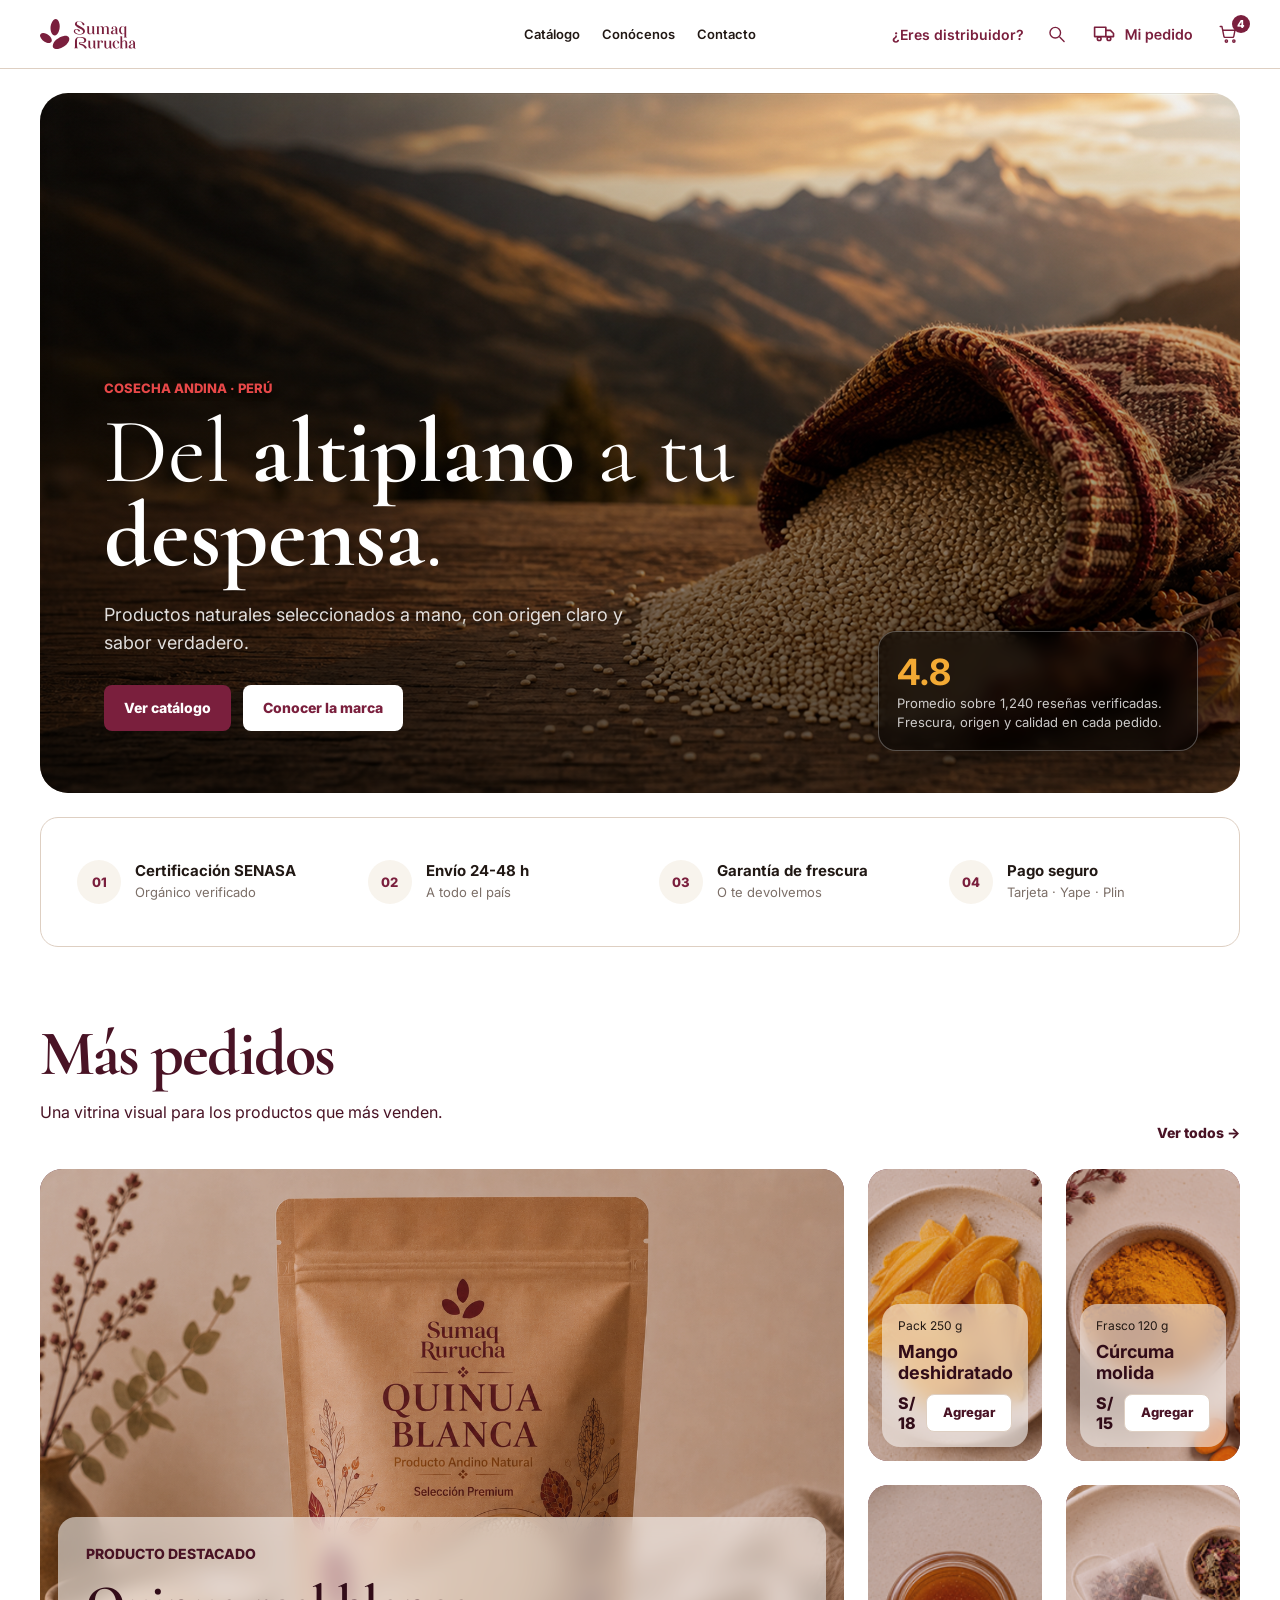
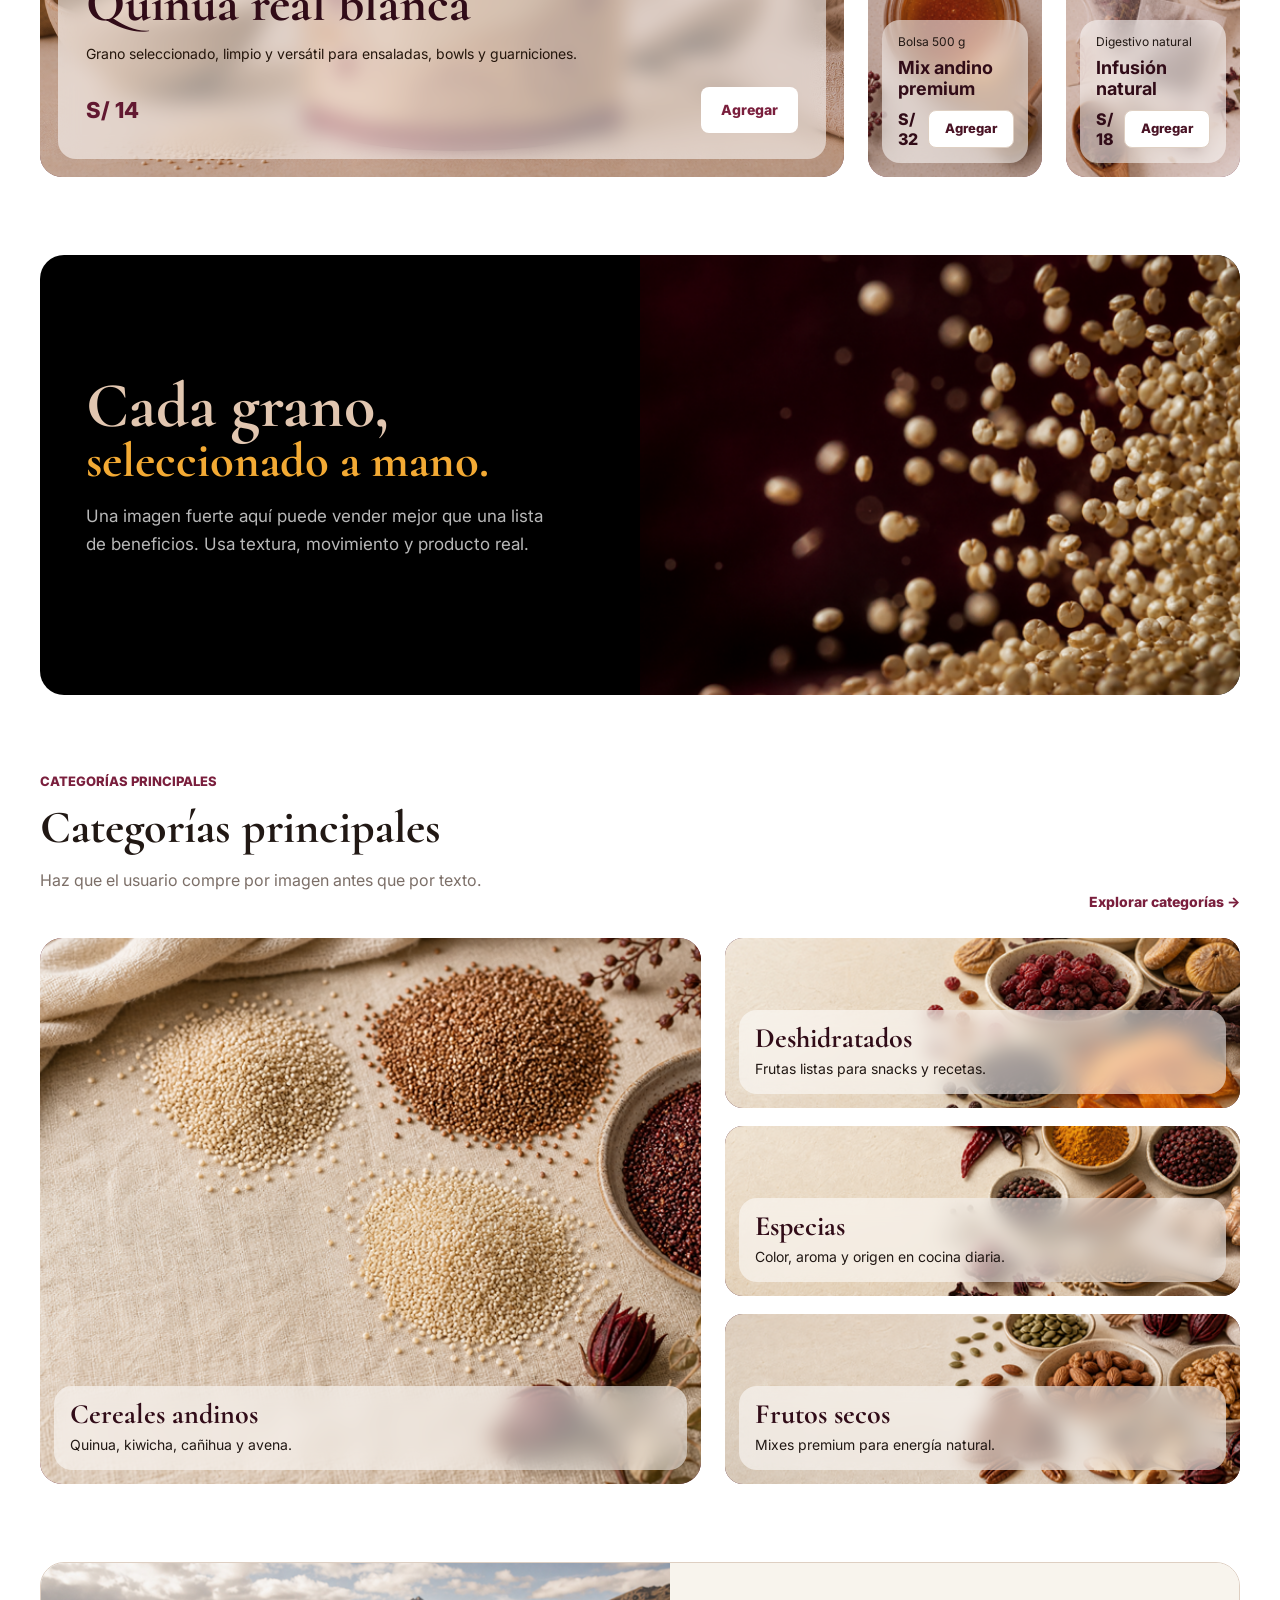
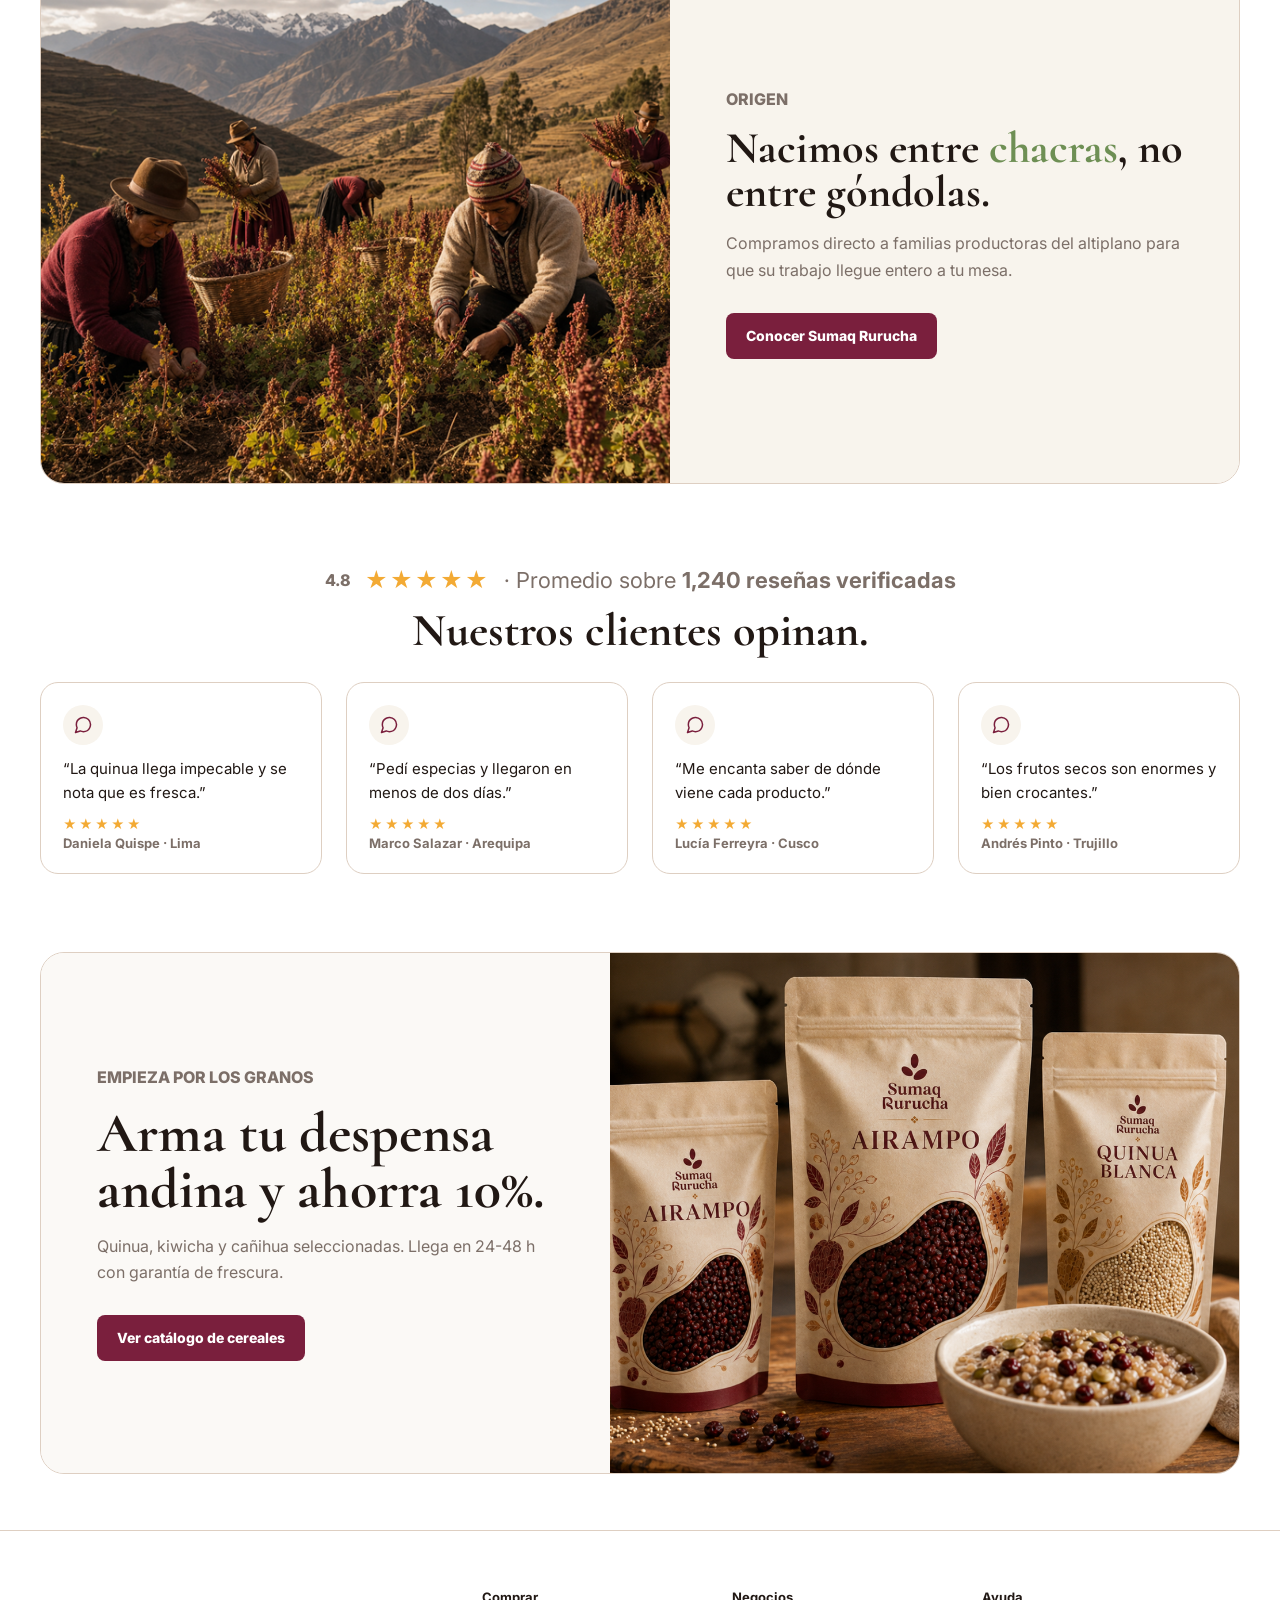
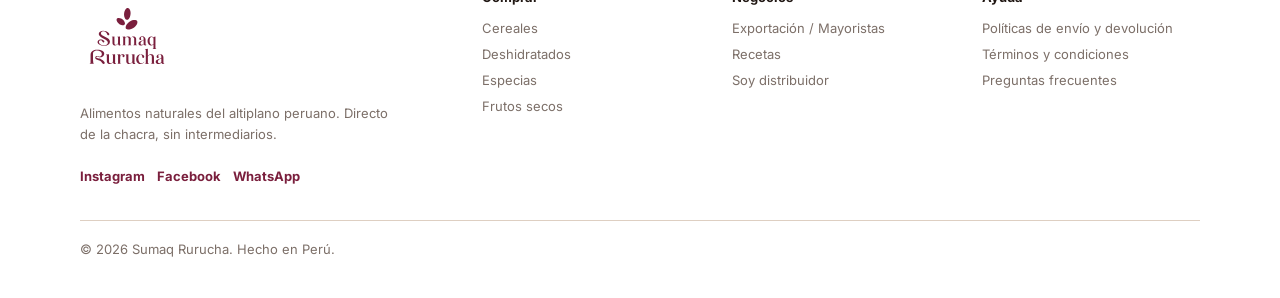
==== commit d0d61fc0: "Implementa carrito y limpia interacciones de catalogo" ====
--- a/index.html
+++ b/index.html
@@ -80,7 +80,7 @@
             <p>Grano seleccionado, limpio y vers&aacute;til para ensaladas, bowls y guarniciones.</p>
             <div class="product-action">
               <strong>S/ 14</strong>
-              <a class="button button--light" href="producto.html?slug=quinua-real-blanca">Agregar</a>
+              <a class="button button--light" href="carrito.html" data-add-to-cart data-cart-slug="quinua-real-blanca" data-cart-redirect="stay">Agregar</a>
             </div>
           </div>
         </article>
@@ -93,7 +93,7 @@
               <h3>Mango deshidratado</h3>
               <div class="mini-products__row">
                 <strong>S/ 18</strong>
-                <a class="button button--mini" href="producto.html?slug=mango-deshidratado">Agregar</a>
+                <a class="button button--mini" href="carrito.html" data-add-to-cart data-cart-slug="mango-deshidratado" data-cart-redirect="stay">Agregar</a>
               </div>
             </div>
           </article>
@@ -104,7 +104,7 @@
               <h3>C&uacute;rcuma molida</h3>
               <div class="mini-products__row">
                 <strong>S/ 15</strong>
-                <a class="button button--mini" href="producto.html?slug=curcuma-molida">Agregar</a>
+                <a class="button button--mini" href="carrito.html" data-add-to-cart data-cart-slug="curcuma-molida" data-cart-redirect="stay">Agregar</a>
               </div>
             </div>
           </article>
@@ -115,7 +115,7 @@
               <h3>Mix andino premium</h3>
               <div class="mini-products__row">
                 <strong>S/ 32</strong>
-                <a class="button button--mini" href="producto.html?slug=mix-andino-premium">Agregar</a>
+                <a class="button button--mini" href="carrito.html" data-add-to-cart data-cart-slug="mix-andino-premium" data-cart-redirect="stay">Agregar</a>
               </div>
             </div>
           </article>
@@ -126,7 +126,7 @@
               <h3>Infusi&oacute;n natural</h3>
               <div class="mini-products__row">
                 <strong>S/ 18</strong>
-                <a class="button button--mini" href="producto.html?slug=infusion-natural">Agregar</a>
+                <a class="button button--mini" href="carrito.html" data-add-to-cart data-cart-slug="infusion-natural" data-cart-redirect="stay">Agregar</a>
               </div>
             </div>
           </article>
@@ -263,4 +263,3 @@
   <script src="js/main.js"></script>
 </body>
 </html>
-
--- a/css/styles.css
+++ b/css/styles.css
@@ -312,6 +312,28 @@
   height: 22px;
 }
 
+.nav__link--with-badge {
+  position: relative;
+}
+
+.nav-badge {
+  position: absolute;
+  top: -2px;
+  right: -10px;
+  min-width: 18px;
+  height: 18px;
+  padding: 0 5px;
+  border-radius: 999px;
+  display: inline-flex;
+  align-items: center;
+  justify-content: center;
+  color: var(--blanco);
+  background: var(--vino-500);
+  font-size: 11px;
+  font-weight: 800;
+  line-height: 1;
+}
+
 .nav-icon--pedido {
   width: 106px;
   height: auto;
@@ -386,7 +408,7 @@
   margin: 0;
   color: var(--blanco);
   font-family: var(--font-heading);
-  font-size: clamp(4.25rem, 9.5vw, 137px);
+  font-size: clamp(3.2rem, 7.2vw, 103px);
   font-weight: 400;
   line-height: 0.92;
 }
@@ -818,7 +840,7 @@
 }
 
 .origin-story h2 {
-  font-size: clamp(2.8rem, 4.6vw, 58px);
+  font-size: clamp(2.1rem, 3.45vw, 44px);
   line-height: 1;
 }
 
@@ -1255,8 +1277,23 @@
   border-radius: 50%;
   color: var(--vino-500);
   background: rgba(255, 255, 255, 0.82);
-  font-size: 18px;
-  line-height: 1;
+  display: grid;
+  place-items: center;
+}
+
+.favorite-button__icon {
+  width: 18px;
+  height: 18px;
+  display: block;
+}
+
+.favorite-button.is-active {
+  background: var(--vino-500);
+  border-color: var(--vino-500);
+}
+
+.favorite-button.is-active .favorite-button__icon {
+  filter: brightness(0) invert(1);
 }
 
 .purchase-guide {
@@ -1508,9 +1545,16 @@
   font-size: 14px;
 }
 
-.product-rating span:first-child {
-  color: var(--advertencia-500);
-  letter-spacing: 1px;
+.product-rating__stars {
+  display: inline-flex;
+  align-items: center;
+  gap: 2px;
+}
+
+.product-rating__stars img {
+  width: 16px;
+  height: 16px;
+  display: block;
 }
 
 .product-rating strong {
@@ -2613,7 +2657,318 @@
   font-size: 14px;
 }
 
-/* 13. FOOTER: marca + redes, columnas de enlaces y copyright. */
+/* 13. CARRITO: layout de 2 columnas, items, envio y resumen. */
+.cart-page {
+  width: min(calc(100% - (2 * var(--page-padding))), var(--content-width));
+  margin: 0 auto;
+  padding: 28px 0 64px;
+}
+
+.cart-breadcrumbs {
+  margin-bottom: 18px;
+}
+
+.cart-page__header {
+  display: flex;
+  align-items: flex-end;
+  justify-content: space-between;
+  gap: 18px;
+}
+
+.cart-page__header h1 {
+  margin: 0;
+  color: var(--tinta-500);
+  font-family: var(--font-heading);
+  font-size: 48px;
+  line-height: 0.95;
+}
+
+.cart-page__header p {
+  margin: 8px 0 0;
+  color: var(--atenuado-500);
+  font-size: 15px;
+}
+
+.cart-page__count {
+  min-height: 32px;
+  padding: 0 14px;
+  border-radius: 8px;
+  display: inline-flex;
+  align-items: center;
+  color: var(--tinta-500);
+  background: var(--plomo-500);
+  font-size: 14px;
+  font-weight: 700;
+}
+
+.cart-layout {
+  margin-top: 22px;
+  display: grid;
+  grid-template-columns: minmax(0, 1fr) 390px;
+  gap: 28px;
+  align-items: start;
+}
+
+.cart-main {
+  display: grid;
+  gap: 18px;
+}
+
+.cart-items {
+  display: grid;
+  gap: 16px;
+}
+
+.cart-item,
+.cart-shipping,
+.cart-summary,
+.cart-trust__item {
+  border: 1px solid var(--borde-500);
+  background: var(--blanco);
+}
+
+.cart-item {
+  padding: 12px;
+  border-radius: 12px;
+  display: flex;
+  align-items: center;
+  gap: 18px;
+}
+
+.cart-item img {
+  width: 92px;
+  height: 92px;
+  border-radius: 10px;
+  border: 1px solid var(--borde-500);
+  object-fit: cover;
+  background: var(--plomo-100);
+}
+
+.cart-item__body {
+  flex: 1;
+  display: flex;
+  align-items: center;
+  justify-content: space-between;
+  gap: 20px;
+}
+
+.cart-item__copy h2 {
+  margin: 0;
+  color: var(--tinta-500);
+  font-size: 18px;
+}
+
+.cart-item__copy p {
+  margin: 6px 0 10px;
+  color: var(--atenuado-500);
+  font-size: 14px;
+}
+
+.cart-item__remove {
+  padding: 0;
+  border: 0;
+  color: var(--vino-500);
+  background: transparent;
+  font-family: var(--font-body);
+  font-size: 14px;
+  font-weight: 700;
+  cursor: pointer;
+}
+
+.cart-item__meta {
+  display: flex;
+  align-items: center;
+  gap: 20px;
+}
+
+.cart-item__stepper {
+  width: fit-content;
+  display: grid;
+  grid-template-columns: 38px 40px 38px;
+  border: 1px solid var(--borde-500);
+  border-radius: 6px;
+  overflow: hidden;
+}
+
+.cart-item__stepper button {
+  border: 0;
+  color: var(--vino-500);
+  background: var(--plomo-200);
+  font-size: 20px;
+  font-weight: 700;
+  cursor: pointer;
+}
+
+.cart-item__stepper strong {
+  display: grid;
+  place-items: center;
+  color: var(--tinta-500);
+  font-size: 16px;
+}
+
+.cart-item__price {
+  min-width: 72px;
+  color: var(--tinta-500);
+  font-size: 18px;
+  text-align: right;
+}
+
+.cart-continue {
+  color: var(--vino-500);
+  font-size: 14px;
+  font-weight: 800;
+  text-decoration: none;
+}
+
+.cart-trust {
+  display: grid;
+  grid-template-columns: repeat(3, minmax(0, 1fr));
+  gap: 12px;
+}
+
+.cart-trust__item {
+  min-height: 84px;
+  padding: 16px;
+  border-radius: 10px;
+}
+
+.cart-trust__item h2 {
+  margin: 0 0 6px;
+  color: var(--tinta-500);
+  font-size: 16px;
+}
+
+.cart-trust__item p {
+  margin: 0;
+  color: var(--atenuado-500);
+  font-size: 13px;
+  line-height: 1.35;
+}
+
+.cart-side {
+  display: grid;
+  gap: 16px;
+  position: sticky;
+  top: 16px;
+}
+
+.cart-shipping,
+.cart-summary {
+  padding: 18px;
+  border-radius: 12px;
+}
+
+.cart-shipping h2,
+.cart-summary h2,
+.cart-empty h2 {
+  margin: 0 0 14px;
+  color: var(--tinta-500);
+  font-family: var(--font-heading);
+}
+
+.cart-shipping h2 {
+  font-size: 20px;
+}
+
+.cart-summary h2,
+.cart-empty h2 {
+  font-size: 26px;
+}
+
+.cart-shipping select,
+.cart-summary__coupon {
+  width: 100%;
+  min-height: 42px;
+  padding: 0 14px;
+  border: 1px solid var(--borde-500);
+  border-radius: 8px;
+  background: var(--blanco);
+  color: var(--atenuado-500);
+  font-family: var(--font-body);
+  font-size: 14px;
+}
+
+.cart-shipping__result {
+  min-height: 40px;
+  margin-top: 12px;
+  padding: 0 12px;
+  border-radius: 8px;
+  display: flex;
+  align-items: center;
+  gap: 10px;
+  background: var(--vino-100);
+  color: var(--tinta-500);
+  font-size: 14px;
+}
+
+.cart-shipping__result i {
+  width: 10px;
+  height: 10px;
+  border-radius: 50%;
+  background: var(--exito-500);
+}
+
+.cart-summary {
+  box-shadow: 0 14px 34px rgba(33, 24, 20, 0.06);
+}
+
+.cart-summary__row,
+.cart-summary__total {
+  display: flex;
+  align-items: center;
+  justify-content: space-between;
+}
+
+.cart-summary__row {
+  padding: 10px 0;
+  border-bottom: 1px solid var(--borde-500);
+  color: var(--atenuado-500);
+  font-size: 15px;
+}
+
+.cart-summary__row strong {
+  color: var(--tinta-500);
+  font-size: 15px;
+}
+
+.cart-summary__total {
+  margin-top: 18px;
+  color: var(--tinta-500);
+  font-size: 18px;
+  font-weight: 800;
+}
+
+.cart-summary__total strong {
+  color: var(--vino-500);
+  font-family: var(--font-heading);
+  font-size: 30px;
+  line-height: 1;
+}
+
+.cart-summary__cta {
+  width: 100%;
+  min-height: 52px;
+  margin-top: 18px;
+}
+
+.cart-summary__coupon {
+  margin-top: 12px;
+}
+
+.cart-empty {
+  padding: 28px;
+  border: 1px dashed var(--borde-500);
+  border-radius: 12px;
+  background: var(--blanco);
+}
+
+.cart-empty p {
+  margin: 0 0 18px;
+  color: var(--atenuado-500);
+  font-size: 15px;
+}
+
+/* 14. FOOTER: marca + redes, columnas de enlaces y copyright. */
 .footer {
   padding: 58px var(--page-padding) 28px;
   color: var(--tinta-500);
@@ -3228,7 +3583,8 @@
   .category-layout,
   .origin-story,
   .promo-bundle,
-  .order-layout {
+  .order-layout,
+  .cart-layout {
     grid-template-columns: 1fr;
   }
 
@@ -3256,6 +3612,10 @@
   .recommended-grid,
   .catalog-info-band {
     grid-template-columns: repeat(2, minmax(0, 1fr));
+  }
+
+  .cart-side {
+    position: static;
   }
 
   .about-hero,
@@ -3355,6 +3715,26 @@
     gap: 24px 0;
     padding: 24px 16px;
     min-height: 0;
+  }
+
+  .cart-page__header,
+  .cart-item,
+  .cart-item__body,
+  .cart-item__meta {
+    align-items: stretch;
+    flex-direction: column;
+  }
+
+  .cart-side {
+    position: static;
+  }
+
+  .cart-trust {
+    grid-template-columns: 1fr;
+  }
+
+  .cart-item__price {
+    text-align: left;
   }
 
   .order-status__header {
